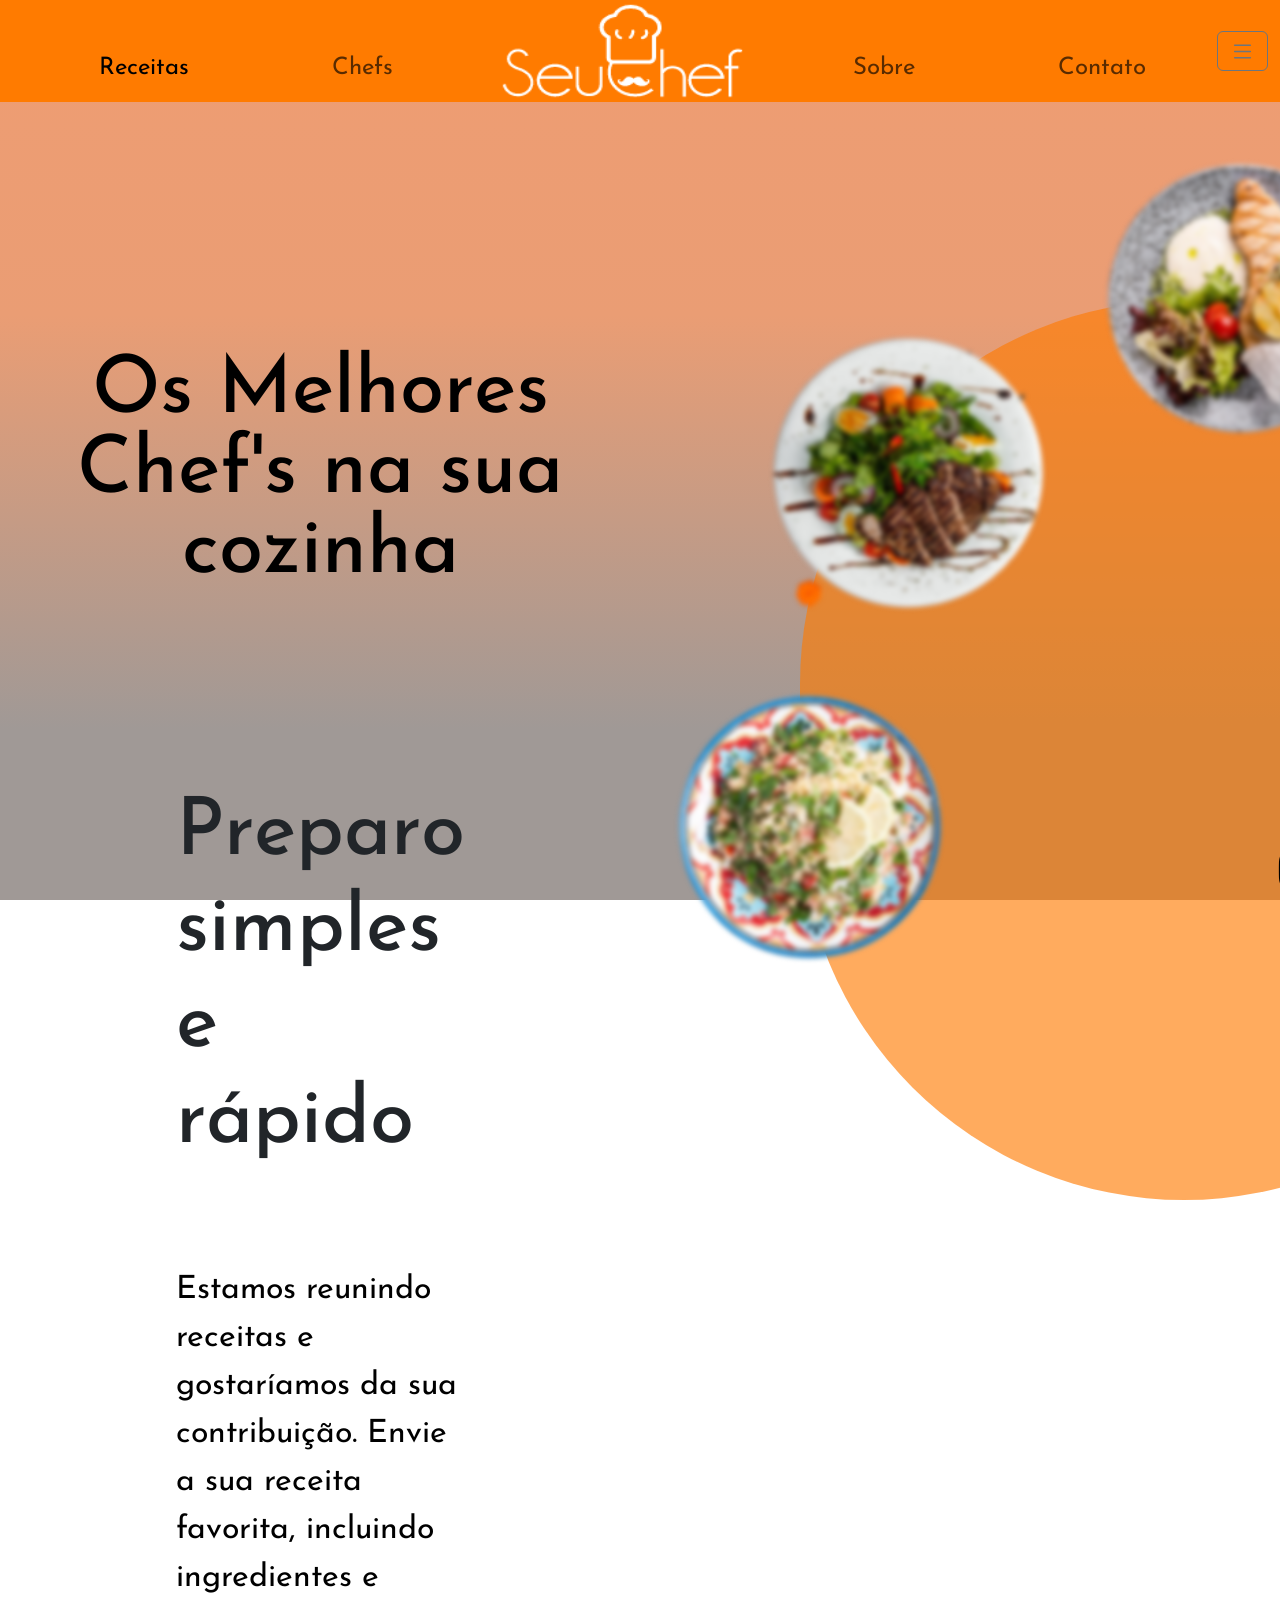
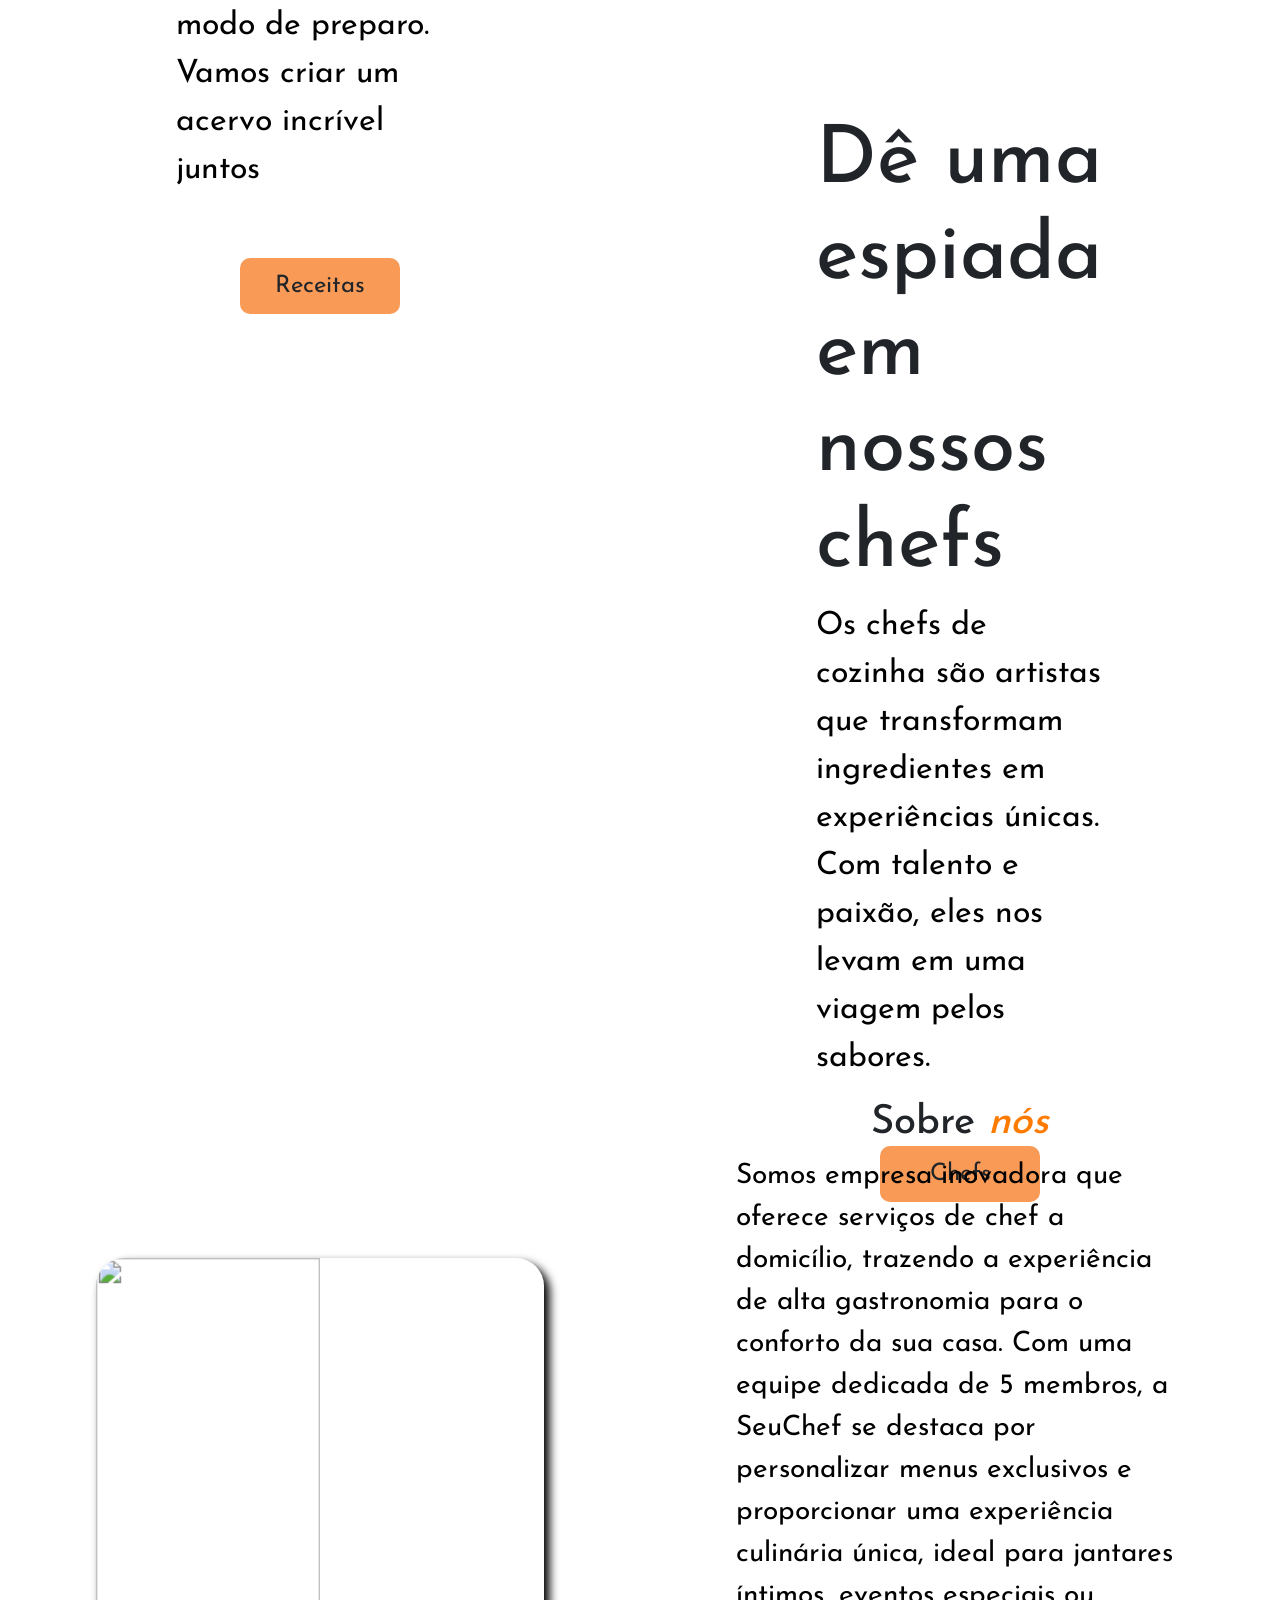
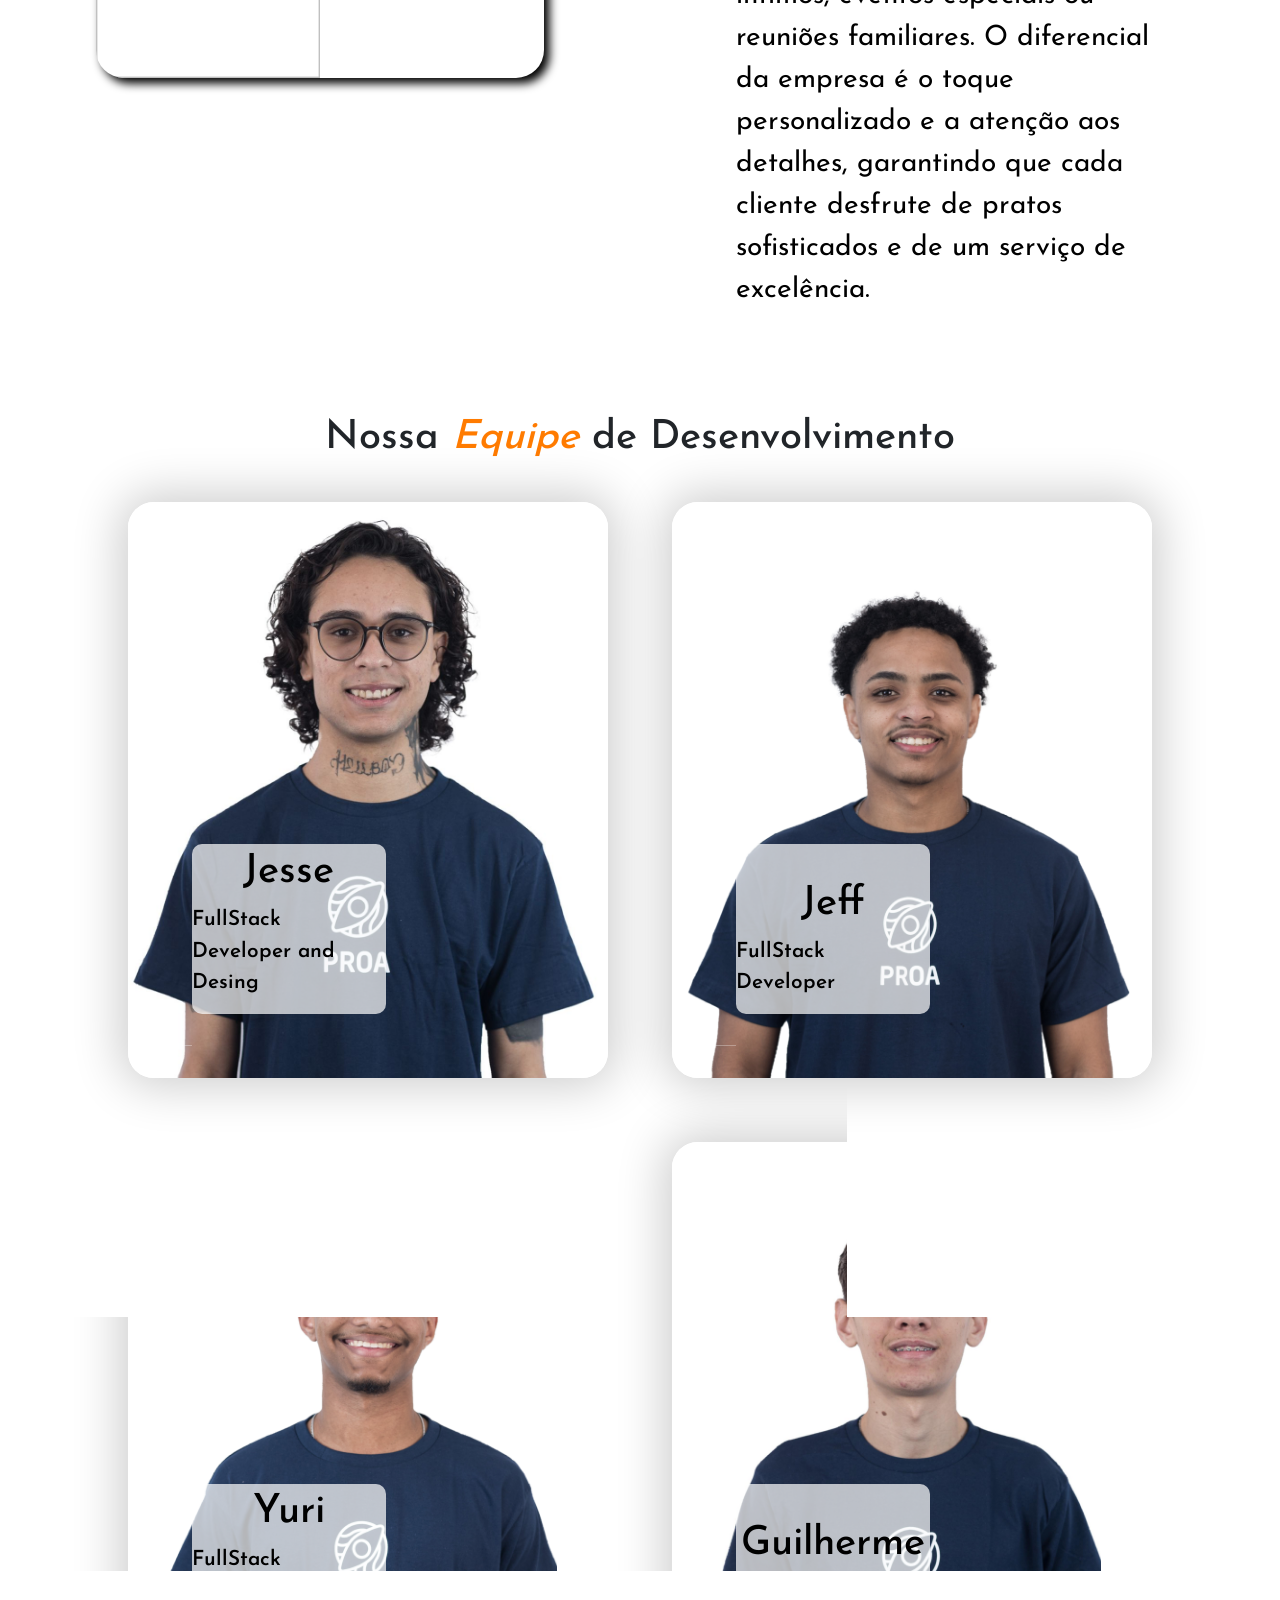
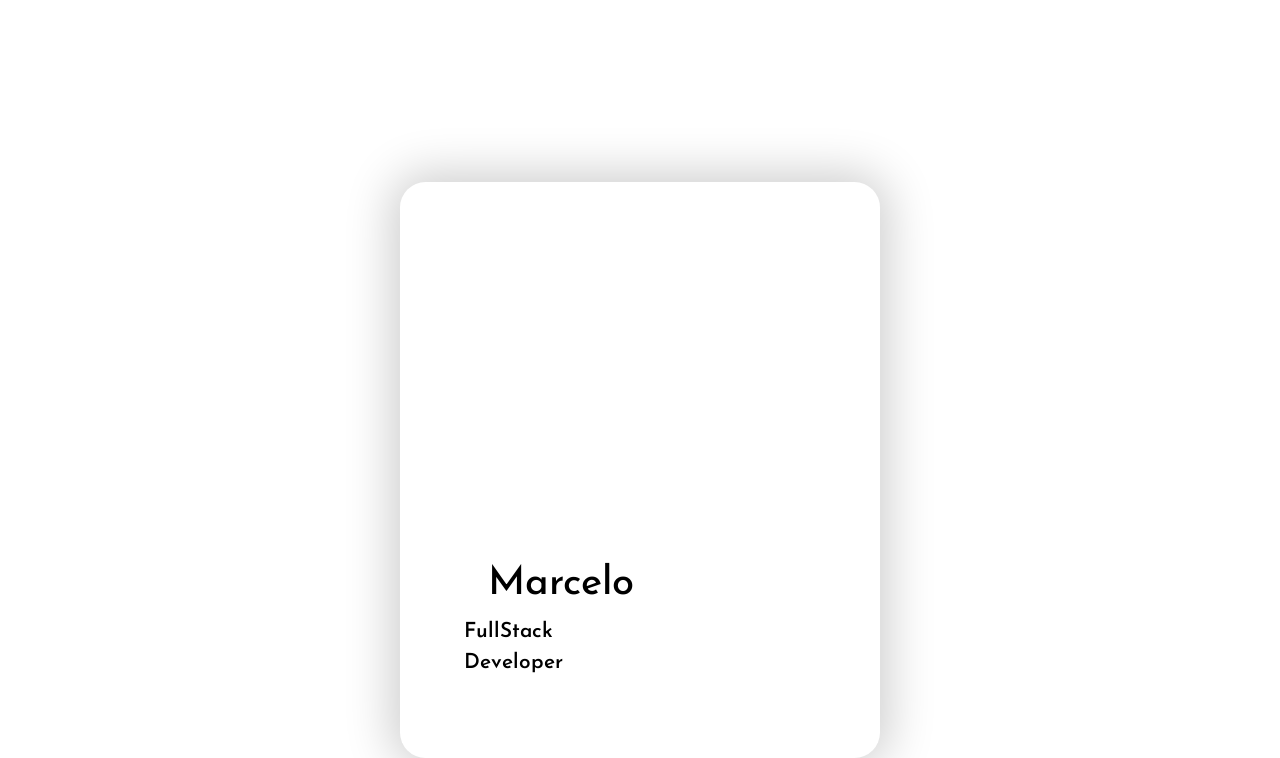
==== index.html @ 89cd433d "inclusão do sobre nós e dos cards da aquipe" ====
<!DOCTYPE html>
<html lang="pt-br">
  <head>
    <meta charset="UTF-8" />
    <meta name="viewport" content="width=device-width, initial-scale=1.0" />
    <link
      rel="stylesheet"
      href="https://cdn.jsdelivr.net/npm/bootstrap-icons@1.11.3/font/bootstrap-icons.min.css"
    />
    <link
      href="https://cdn.jsdelivr.net/npm/bootstrap@5.3.3/dist/css/bootstrap.min.css"
      rel="stylesheet"
      integrity="sha384-QWTKZyjpPEjISv5WaRU9OFeRpok6YctnYmDr5pNlyT2bRjXh0JMhjY6hW+ALEwIH"
      crossorigin="anonymous"
    />
    <title>Seu Chef</title>
    <link
      rel="shortcut icon"
      href="./assets/imgs/logo.png"
      type="image/x-icon"
    />
    <link
      rel="stylesheet"
      href="./node_modules/bootstrap/dist/css/bootstrap.css"
    />
    <link rel="stylesheet" href="./assets/style.css" />
  </head>
  <body>
    <!-- Parte feita pelo jesse usando bootstrap -->
    <nav id="a" class="navbar navbar-expand-lg fixed-top f bg-body-tertiary">
      <div class="container-fluid">
        <a class="navbar-brand fs-1" href="#"></a>
        <button
          class="btn btn-dark navbar-toggler"
          type="button"
          data-bs-toggle="collapse"
          data-bs-target="#navbarSupportedContent"
          aria-controls="navbarSupportedContent"
          aria-expanded="false"
          aria-label="Toggle navigation"
        >
          <span class="navbar-toggler-icon"></span>
        </button>
        <div class="collapse navbar-collapse" id="navbarSupportedContent">
          <ul
            class="navbar-nav d-flex align-items-stretch justify-content-around w-100 me-auto mb-2 mb-lg-0 fs-4"
          >
            <li class="nav-item d-flex align-items-end">
              <a class="nav-link active" aria-current="page" href="/#container2"
                >Receitas</a
              >
            </li>
            <li class="nav-item d-flex align-items-end">
              <a class="nav-link" href="#container3">Chefs</a>
            </li>
            <li class="nav-item">
              <a class="nav-link" href="#">
                <img class="logo-img" src="./assets/imgs/logo.png" alt="" />
              </a>
            </li>
            <li class="nav-item d-flex align-items-end">
              <a class="nav-link" href="#container4"> Sobre </a>
            </li>

            <li class="nav-item d-flex align-items-end">
              <a class="nav-link" href="#"> Contato </a>
            </li>
          </ul>
          <form class="d-flex" role="button">
            <button
              class="btn btn-outline-secondary"
              type="button"
              data-bs-toggle="offcanvas"
              data-bs-target="#offcanvasScrolling"
              aria-controls="offcanvasScrolling"
            >
              <svg
                xmlns="http://www.w3.org/2000/svg"
                width="25"
                height="25"
                fill="currentColor"
                class="bi bi-list"
                viewBox="0 0 16 16"
              >
                <path
                  fill-rule="evenodd"
                  d="M2.5 12a.5.5 0 0 1 .5-.5h10a.5.5 0 0 1 0 1H3a.5.5 0 0 1-.5-.5m0-4a.5.5 0 0 1 .5-.5h10a.5.5 0 0 1 0 1H3a.5.5 0 0 1-.5-.5m0-4a.5.5 0 0 1 .5-.5h10a.5.5 0 0 1 0 1H3a.5.5 0 0 1-.5-.5"
                />
              </svg>
            </button>
          </form>
        </div>
      </div>
    </nav>
    <div
      class="offcanvas offcanvas-start"
      data-bs-scroll="true"
      data-bs-backdrop="false"
      tabindex="-1"
      id="offcanvasScrolling"
      aria-labelledby="offcanvasScrollingLabel"
    >
      <div class="offcanvas-header">
        <h5 class="offcanvas-title" id="offcanvasScrollingLabel">
          Naveque pelo nosso site
        </h5>
        <button
          type="button"
          class="btn-close"
          data-bs-dismiss="offcanvas"
          aria-label="Close"
        ></button>
      </div>
      <div class="offcanvas-body">
        <ul class="list-group list-group-flush">
          <li class="list-group-item"><a href="">Cadastro</a></li>
          <li class="list-group-item"><a href="">Receitas</a></li>
          <li class="list-group-item"><a href="">Chefs</a></li>
          <li class="list-group-item"><a href="">Contato</a></li>
        </ul>
      </div>
    </div>

    <!-- container hero section homepage -->
    <div class="container1">
      <div class="h1-hero-section">
        <h1 class="display-1">Os Melhores <br />Chef's na sua <br />cozinha</h1>

        <img
          class="plate-img plate1"
          src="./assets/imgs/home-imgs/bife-grelhado-fatiado-servido-com-salada-verde-com-ovos-edit.png"
          alt=""
        />
        <img
          class="plate-img plate2"
          src="assets/imgs/home-imgs/vista-superior-da-deliciosa-refeicao-de-peixe-cozido.png"
          alt=""
        />
        <img
          class="plate-img plate3"
          src="assets/imgs/home-imgs/salada-tabbouleh-com-cuscuz-e-legumes-isolados-em-fundo-branco.png"
          alt=""
        />
        <img
          class="plate-img plate4"
          src="assets/imgs/home-imgs/sopa-de-ramen-plana-leigos-na-tigela.png"
          alt=""
        />
        <img
          class="plate-img plate5"
          src="assets/imgs/home-imgs/pngegg 2.png"
          alt=""
        />

        <div class="bg-rounded-orange">
          <div class="icons">
            <div>
              <a href="https://www.instagram.com/_ijeffz/" target="_blank"
                ><i class="bi bi-instagram fs-1"></i
              ></a>
            </div>
            <div>
              <a href="">
                <i class="bi bi-linkedin fs-1"></i>
              </a>
            </div>

            <div>
              <a href="">
                <i class="bi bi-facebook fs-1"></i>
              </a>
            </div>
          </div>
        </div>
      </div>
    </div>

    <!-- jesse fez isso (receitas previa de entrada) -->
    <div class="container2" id="container2">
      <div class="right-side">
        <div class="information">
          <h1 class="display-1 mb-5 pb-5">Preparo simples e rápido</h1>
          <p class="fs-2">
            Estamos reunindo receitas e gostaríamos da sua contribuição. Envie a
            sua receita favorita, incluindo ingredientes e modo de preparo.
            Vamos criar um acervo incrível juntos
          </p>
        </div>
        <div class="div-button-right mt-5">
          <button class="btn btn-receitas">Receitas</button>
        </div>
      </div>

      <div class="left-side">
        <video autoplay loop muted>
          <source
            src="./assets/imgs/receitas-hero-section-imgs/6037296_Chef_Man_3840x2160.mp4"
          />
        </video>
      </div>
    </div>
    <!-- jesse fez isso (Espiada nos chefs kk) -->

    <div class="container3" id="container3">
      <div class="right-side-chefs">
        <video autoplay loop muted>
          <source
            src="./assets/imgs/receitas-hero-section-imgs/5082086_Seasoned_Raw_1920x1080.mp4"
          />
        </video>
      </div>

      <div class="left-side-chefs">
        <div class="information">
          <h1 class="display-1">Dê uma espiada em nossos chefs</h1>
          <p class="fs-2">
            Os chefs de cozinha são artistas que transformam ingredientes em
            experiências únicas. Com talento e paixão, eles nos levam em uma
            viagem pelos sabores.
          </p>
        </div>
        <div class="div-button-right mt-5">
          <button class="btn btn-chefs">Chefs</button>
        </div>
      </div>
    </div>

    <!-- Sobre nós ksks -->
    <div class="container4 mb-5 pb-5" id="container4">
      <div class="img-we">
        <img
          class="group-img"
          src="assets/imgs/office-workers-working-together-as-team.jpg"
          alt=""
        />
      </div>

      <div class="interprise-description">
        <h1>Sobre <em>nós</em></h1>
        <p class="fs-3">
          Somos empresa inovadora que oferece serviços de chef a domicílio,
          trazendo a experiência de alta gastronomia para o conforto da sua
          casa. Com uma equipe dedicada de 5 membros, a SeuChef se destaca por
          personalizar menus exclusivos e proporcionar uma experiência culinária
          única, ideal para jantares íntimos, eventos especiais ou reuniões
          familiares. O diferencial da empresa é o toque personalizado e a
          atenção aos detalhes, garantindo que cada cliente desfrute de pratos
          sofisticados e de um serviço de excelência.
        </p>
      </div>
    </div>

    <div class="container5 mt-5 pt-5 pb-5" id="container5">
     
        <h1 class="title-equipe-desenvolvimento">Nossa <em>Equipe</em> de Desenvolvimento</h1>

        <div class="wrap wrap--1">
          <div class="container container--1">
            <div class="card-title">
              <h1>Jesse</h1>
              <p>FullStack Developer and Desing</p>
            </div>
          </div>
        </div>

        <div class="wrap wrap--2">
          <div class="container container--2">
            <div class="card-title">
              <h1>Jeff</h1>
              <p>FullStack Developer</p>
            </div>
          </div>
        </div>

        <div class="wrap wrap--3">
          <div class="container container--3">
            <div class="card-title">
              <h1>Yuri</h1>
              <p>FullStack Developer and Desing </p>
            </div>
          </div>
        </div>

        <div class="wrap wrap--4">
          <div class="container container--4">
            <div class="card-title">
              <h1>Guilherme</h1>
              <p>FullStack Developer</p>
            </div>
          </div>
        </div>

        <div class="wrap wrap--5">
          <div class="container container--5">
            <div class="card-title">
              <h1>Marcelo</h1>
              <p>FullStack Developer</p>
            </div>
          </div>
        </div>
      
    </div>

    <script src="./js/card.js"></script>
    <script
      src="https://cdn.jsdelivr.net/npm/@popperjs/core@2.11.8/dist/umd/popper.min.js"
      integrity="sha384-I7E8VVD/ismYTF4hNIPjVp/Zjvgyol6VFvRkX/vR+Vc4jQkC+hVqc2pM8ODewa9r"
      crossorigin="anonymous"
    ></script>
    <script
      src="https://cdn.jsdelivr.net/npm/bootstrap@5.3.3/dist/js/bootstrap.min.js"
      integrity="sha384-0pUGZvbkm6XF6gxjEnlmuGrJXVbNuzT9qBBavbLwCsOGabYfZo0T0to5eqruptLy"
      crossorigin="anonymous"
    ></script>
    <script
      src="https://cdn.jsdelivr.net/npm/bootstrap@5.3.3/dist/js/bootstrap.bundle.min.js"
      integrity="sha384-YvpcrYf0tY3lHB60NNkmXc5s9fDVZLESaAA55NDzOxhy9GkcIdslK1eN7N6jIeHz"
      crossorigin="anonymous"
    ></script>
    <script src="./node_modules/bootstrap/dist/js/bootstrap.js"></script>
  </body>
</html>
---- assets/style.css ----
@font-face {
    font-family: 'josefins';
    src: url('./fonts/JosefinSans-VariableFont_wght.ttf') ;
}

* {
    padding: 0;
    margin: 0;
    box-sizing: border-box;
}

body {
    max-width: 100%;
    width: 100%;
    overflow-x: hidden;
    font-family: 'josefins' !important;
}

img{
    scale: 1.4 !important;
}

#a{
    background: rgba(255, 123, 0, 1) !important;
}

.navbar-brand {
    font-family: "josefins";
}

li a{
    text-decoration: none !important;
    color: black;
}


  .logo-img {
    width: 175px !important;
    height: 70px;
    padding: 2px;
    flex-shrink: 0;
  }

  .logo-img:hover{
    scale: 1.5 !important;
  }

  .container1 {
    position: relative;
    max-height: 100vh;
    width: 100%;
    min-height: 100vh;
    flex-shrink: 0;
    background: linear-gradient(
      180deg,
      #ef9d72 0%,
      #ea9d74 35%,
      #a09996 81%
      );
      /* box-shadow: 0px 4px 4px 0px rgba(0, 0, 0, 0.25); */
    }
    .bg-rounded-orange{
      position: absolute;
      background: rgba(255, 123, 0, 0.63);
      left:800px;
      top: 300px;
      width: 60%;
      height: 1600px;
      max-height: 100vh;
      border-radius: 1044px;
      z-index: 0;
    }

    .icons{
      width: 87%;
      height:70vh;
      display: flex;
      flex-direction: row;
      align-items: end;
      justify-content: end;
      padding: 10px;
    }

    .icons a {
      color: #000;
      text-decoration: none;
    }

    .icons div{
      width: 10%;
      padding: 15px;
    }

    .icons div:hover{
      scale: 1.1;
    }
    
  .h1-hero-section{
    width: 50%;
    height: 600px;
    display: flex;
    flex-direction: row;
    justify-content: space-around;
    align-items: end;
}


.h1-hero-section h1{
    color: #000;
    text-align: center;
    font-family: "josefins";
    /* font-size: 64px; */
    font-style: normal;
    font-weight: 500;
    line-height: normal;
  }


  .plate1 {
    position: absolute;
    left: 750px;
    top: 310px;
    z-index: 1;
    width:320px;
    height:320px;
  }

  .plate2 {
    position: absolute;
    left: 1090px;
    top: 150px;
    z-index: 1;
    width: 300px;
    height: 300px;
  }

  .plate3 {
    position: absolute;
    left: 630px;
    top: 656px;
    z-index: 1;
    width: 340px;
    height: 340px;
  }

  .plate4 {
    position: absolute;
    left: 1390px;
    top: 220px;
    z-index: 1;
    width: 390px;
    height: 390px;
  }

  .plate5 {
    display: none;
    position: absolute;
    left: 1390px;
    top: 220px;
    z-index: 1;
    width: 320px;
    height: 320px;
  }

  .plate-img {
    animation: spin 10s linear infinite;
    animation-play-state: paused;
    transition: opacity 0.4s ease;
    object-fit: contain;
    opacity: 1;
    transform: rotate(0deg);
    filter: blur(2px);
  }

  .plate-img:hover {
    opacity: 1;
    cursor: pointer;
    animation-play-state: running;
    transform: rotate(0deg) scale(1.1);
    filter: blur(0px);
  }

  @-moz-keyframes spin {
    0% {
      -moz-transform: rotate(0) scale(0.8);
    }
    100% {
      -moz-transform: rotate(360deg) scale(0.8);
    }
  }

  @-webkit-keyframes spin {
    100% {
      -webkit-transform: rotate(360deg) scale(1);
    }
  }

  @keyframes spin {
    100% {
      -webkit-transform: rotate(360deg) scale(1);
      transform: rotate(360deg) scale(1);
    }
  }
  


  .container2 {
    position: relative;
    width: 100%;
    display: flex;
    flex-direction: row;
    min-height: 100vh;
    /* max-width: 100%; */
  }

  .container2 h1{
    font-weight: 500;
  }


.right-side{
    width: 50%;
    height: 100vh;
    display: flex;
    flex-direction: column;
    justify-content: center;
    align-items: center;
    min-height: 100vh;
  }

  .btn-receitas:hover{
    scale: 1.1;
  }

  .information{
    width: 45%;
    display: flex;
    flex-direction: column;
    justify-content: center;
  }


  .div-button-right{
    width: 100%;
    display: flex;
    align-items: center;
    justify-content: center;
  }

  .div-button-right button{
    width: 25%;
    height: 56px;
    font-size: 1.5rem;
    border-radius: 10px;
    background-color: #F99A56 !important;
  }

.left-side{
    width: 50%;
    min-height: 100vh;
  }

  .left-side video{
    width: 100%;
    height: 100vh;
    object-fit: cover;
  }


  .container3 {
    position: relative;
    width: 100%;
    height: 100vh;
    display: flex;
    flex-direction: row;
    max-height: 100vh;
    /* max-width: 100%; */
  }

  .container3 h1{
    font-weight: 500;
  }

  .right-side-chefs{
    width: 50%;
    min-height: 100vh;
    height: 100vh;
  }

  .right-side-chefs video{
    width: 100%;
    height: 100vh;
    object-fit: cover;
  }

  .left-side-chefs{
    width: 50%;
    min-height: 200px;
    display: flex;
    flex-direction: column;
    align-items: center;
    justify-content: center;
  }

  .left-side-chefs .btn{
    font-size: 1.5rem;
  }

.btn-chefs:hover{
    scale: 1.1;
  }

  .container4{
    position: relative;
    width: 100%;
    height: 90vh;
    display: flex;
    flex-direction: row;
    max-height: 90vh;
  }

  .img-we{
    width: 50%;
    display: flex;
    align-items: center;
    justify-content: center;
    height: 80vh;
  }

  .img-we img{
    width: 50%;
    border-radius: 20px;
    height: 300px;
    display: flex;
    object-fit: cover;
    box-shadow: 4px 4px 7px black;
    transition: ease-in 0.2s;
  }

  .group-img:hover{
    transform: scale(1.1);
  }

  .interprise-description{
    width: 50%;
    height: 90vh;
    display: flex;
    flex-direction: column;
    align-items: center;
    justify-content: center;
  }

  .interprise-description em{
    color: rgba(255, 123, 0, 1);
  }


  .interprise-description p {
    display: flex;
    flex-direction: column;
    width: 70%;
    align-items: start;
    justify-content: center;
  }

  
  /*  paralexx card*/
  
  .container5{
    /* margin-top:; */
    position: relative;
    width: 100%;
    height: 100vh;
    display: flex;
    flex-wrap: wrap;
    align-items: center;
    justify-content: center;
    /* flex-direction: row; */
    min-height: 100vh;
  }
  
  .container5 h1{
    width: 100%;
    text-align: center;
    /* flex-direction: column; */
    /* align-items: center; */
    /* justify-content: center; */
  }

  .title-equipe-desenvolvimento em{
    color: rgba(255, 123, 0, 1);
  }


  .parralex-car{
    width: 100%;
    height: 100vh;
    flex-direction: row-reverse;

  }
  
  .card-title{
    display: flex;
    width: 55%; 
    height: 170px;
    border-radius: 10px;
    background-color: rgba(255, 255, 255 , 0.7);
    flex-direction: column;
    align-items: start;
    justify-content: end;
  }

  .card-title h1{
    align-items: start !important;
  }
  
  .card-title h1, p{
    color: black !important;
  }
  
  
  .wrap {
    margin: 2rem;
    transform-style: preserve-3d;
    transform: perspective(100rem);
  
    cursor: pointer;
  }
  
  .container {
    --rX: 0;
    --rY: 0;
    --bX: 50%;
    --bY: 80%;
  
    width: 30rem;
    height: 36rem;
    border: 1px solid var(--background-color);
    border-radius: 1.6rem;
    padding: 4rem;
  
    display: flex;
    align-items: flex-end;
  
    position: relative;
    transform: rotateX(calc(var(--rX) * 1deg)) rotateY(calc(var(--rY) * 1deg));
    background-position: var(--bX) var(--bY);
    /* background-size: 40rem auto; */
    box-shadow: 0 0 3rem .5rem hsla(0, 0%, 0%, .2);
  
    transition: transform .6s 1s;
  }
  
  .container--1{
    background: url('./imgs/parallex-card/kaique.jpg');
    background-size:cover;
    background-repeat: no-repeat;
    box-shadow: 0 0 3rem .5rem hsla(0, 0%, 0%, .2);
  }
  
  .container--2{
    background: url('./imgs/parallex-card/Jefferson\ de\ Jesus\ da\ Silva.jpg');
    background-size:cover;
    box-shadow: 0 0 3rem .5rem hsla(0, 0%, 0%, .2);
  }
  
  .container--3{
    background: url('.//imgs/parallex-card/Yuri\ Nascimento\ da\ Silva.jpg');
    background-size: cover;
    box-shadow: 0 0 3rem .5rem hsla(0, 0%, 0%, .2);
  }

  .container--4{
    background: url('./imgs/parallex-card/foto\ guilherme.jpg');
    background-size: cover;
    box-shadow: 0 0 3rem .5rem hsla(0, 0%, 0%, .2);
  }

  .container--5{
    background: url(https://avatars.githubusercontent.com/u/178921273?v=4);
    background-size: 44rem auto;
    /* box-shadow: 0 0 3rem .5rem hsla(0, 0%, 0%, .2); */
  }
  
  .container::before,
  .container::after {
    content: "";
  
    width: 2rem;
    height: 2rem;
    border: 1px solid #fff;
  
    position: absolute;
    z-index: 2;
  
    opacity: .3;
    transition: .3s;
  }
  
  .container::before {
    top: 2rem;
    right: 2rem;
  
    border-bottom-width: 0;
    border-left-width: 0;
  }
  
  .container::after {
    bottom: 2rem;
    left: 2rem;
  
    border-top-width: 0;
    border-right-width: 0;
  }
  
  .container--active {
    transition: none;
  }
  
  
  
  .container p {
    color: hsla(0, 0%, 100%, 0.6);
    font-size:1.3rem;
    font-weight: 600;
  }
  
  .wrap:hover .container::before,
  .wrap:hover .container::after {
    width: calc(100% - 4rem);
    height: calc(100% - 4rem);
  }
  
  .abs-site-link {
    position: fixed;
    bottom: 20px;
    left: 20px;
    color: hsla(0, 0%, 0%, .6);
    font-size: 1.6rem;
  }
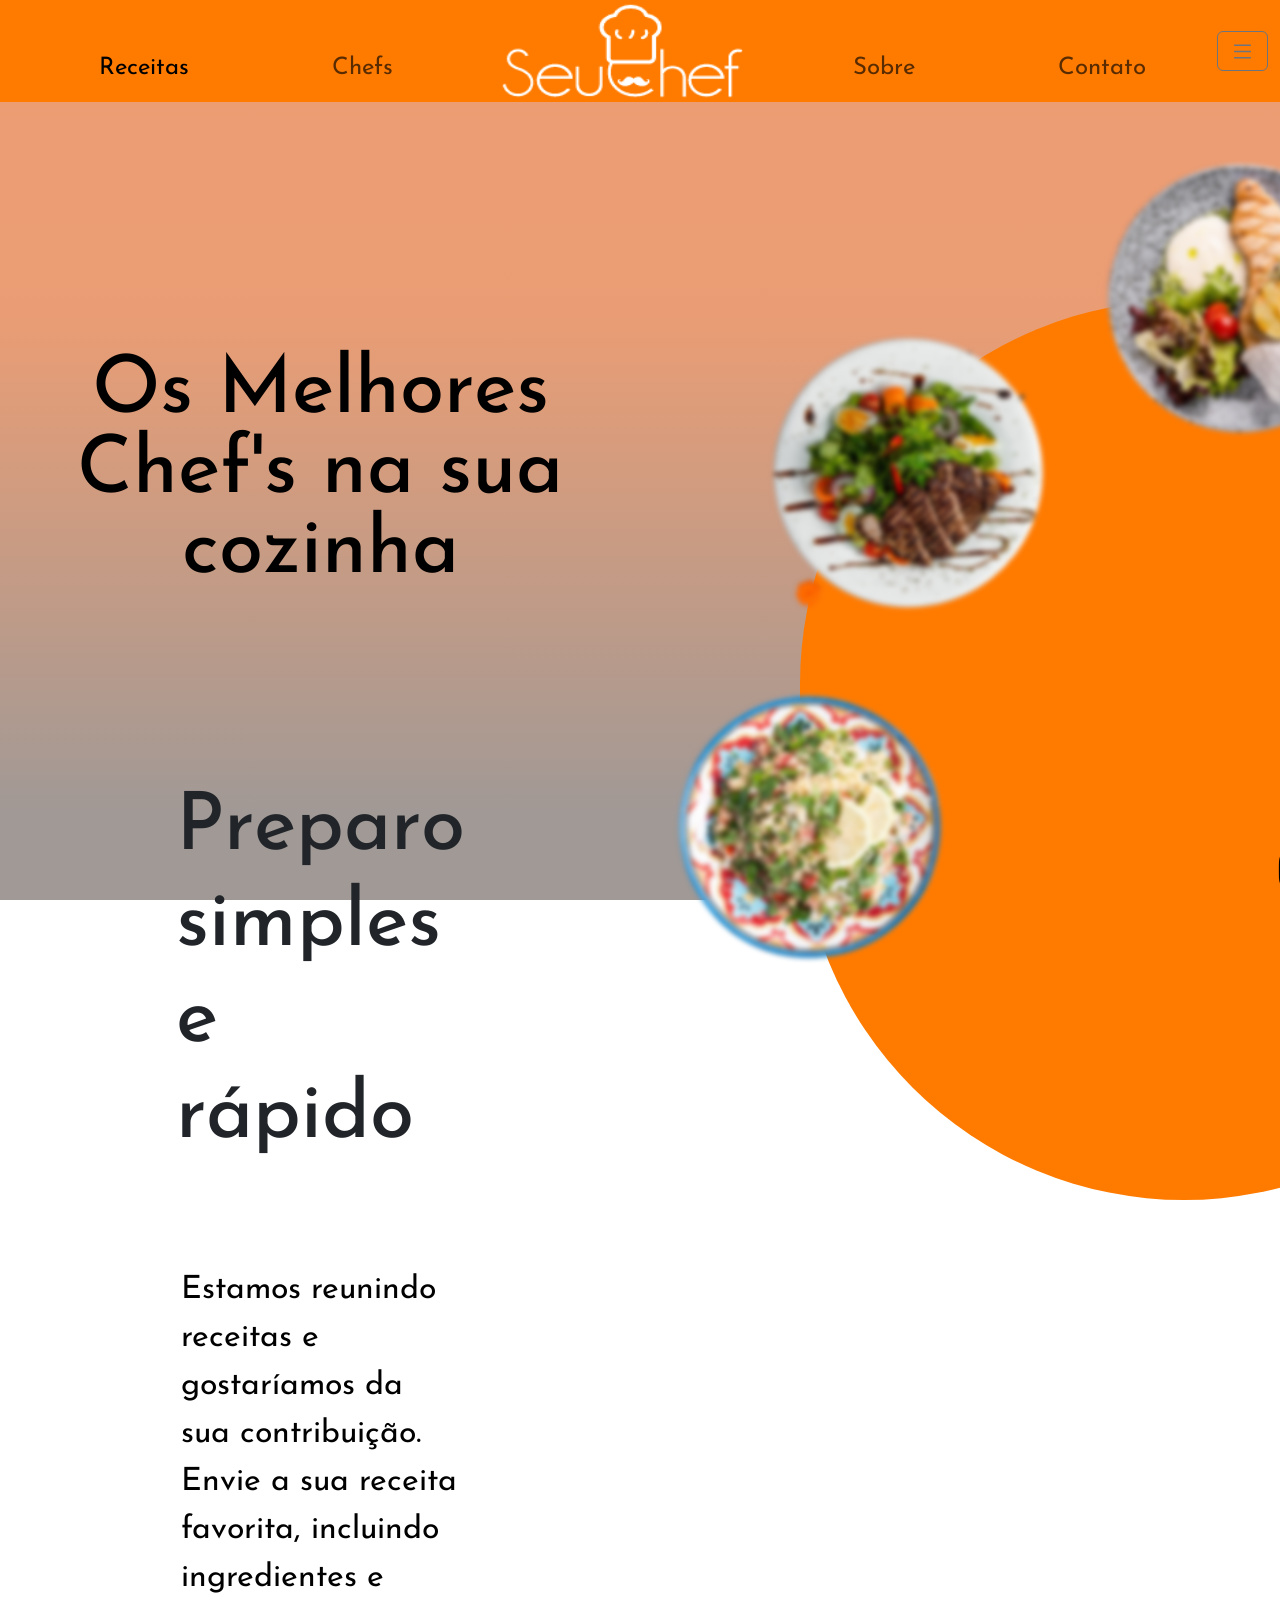
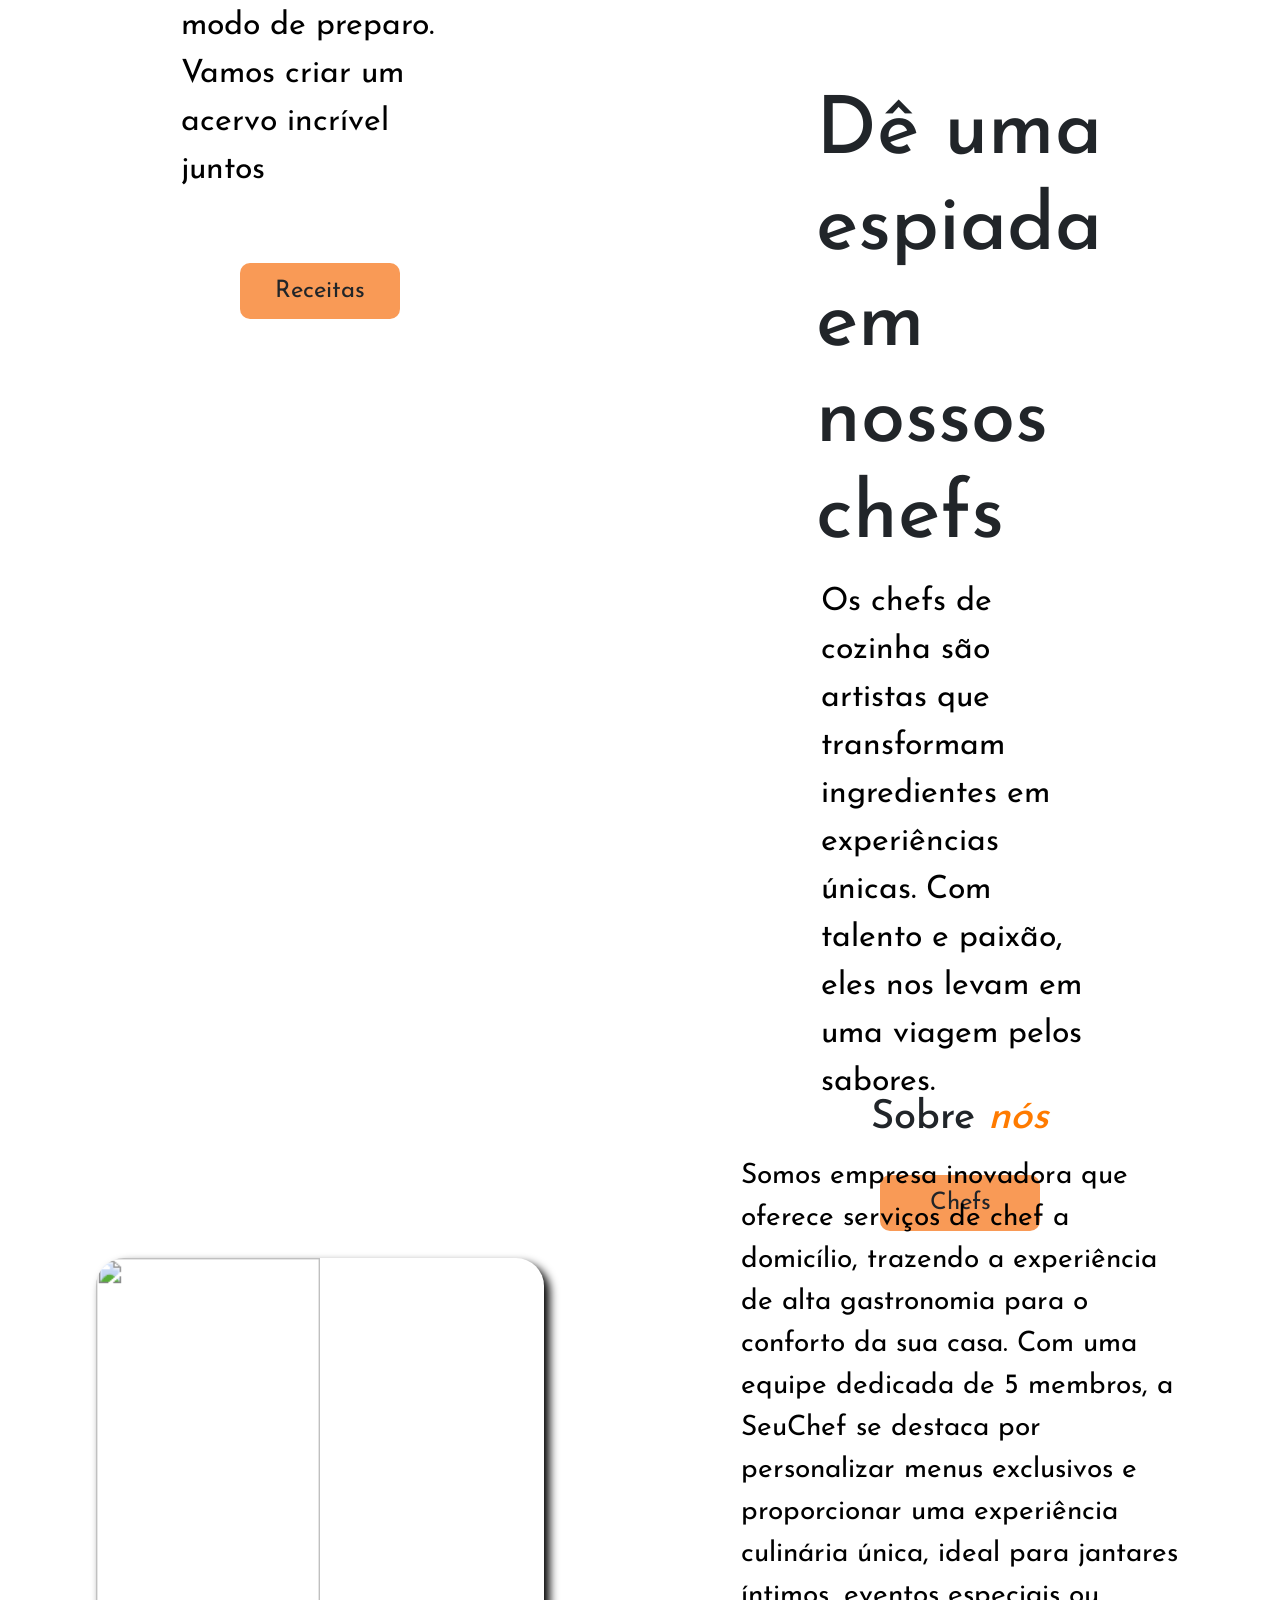
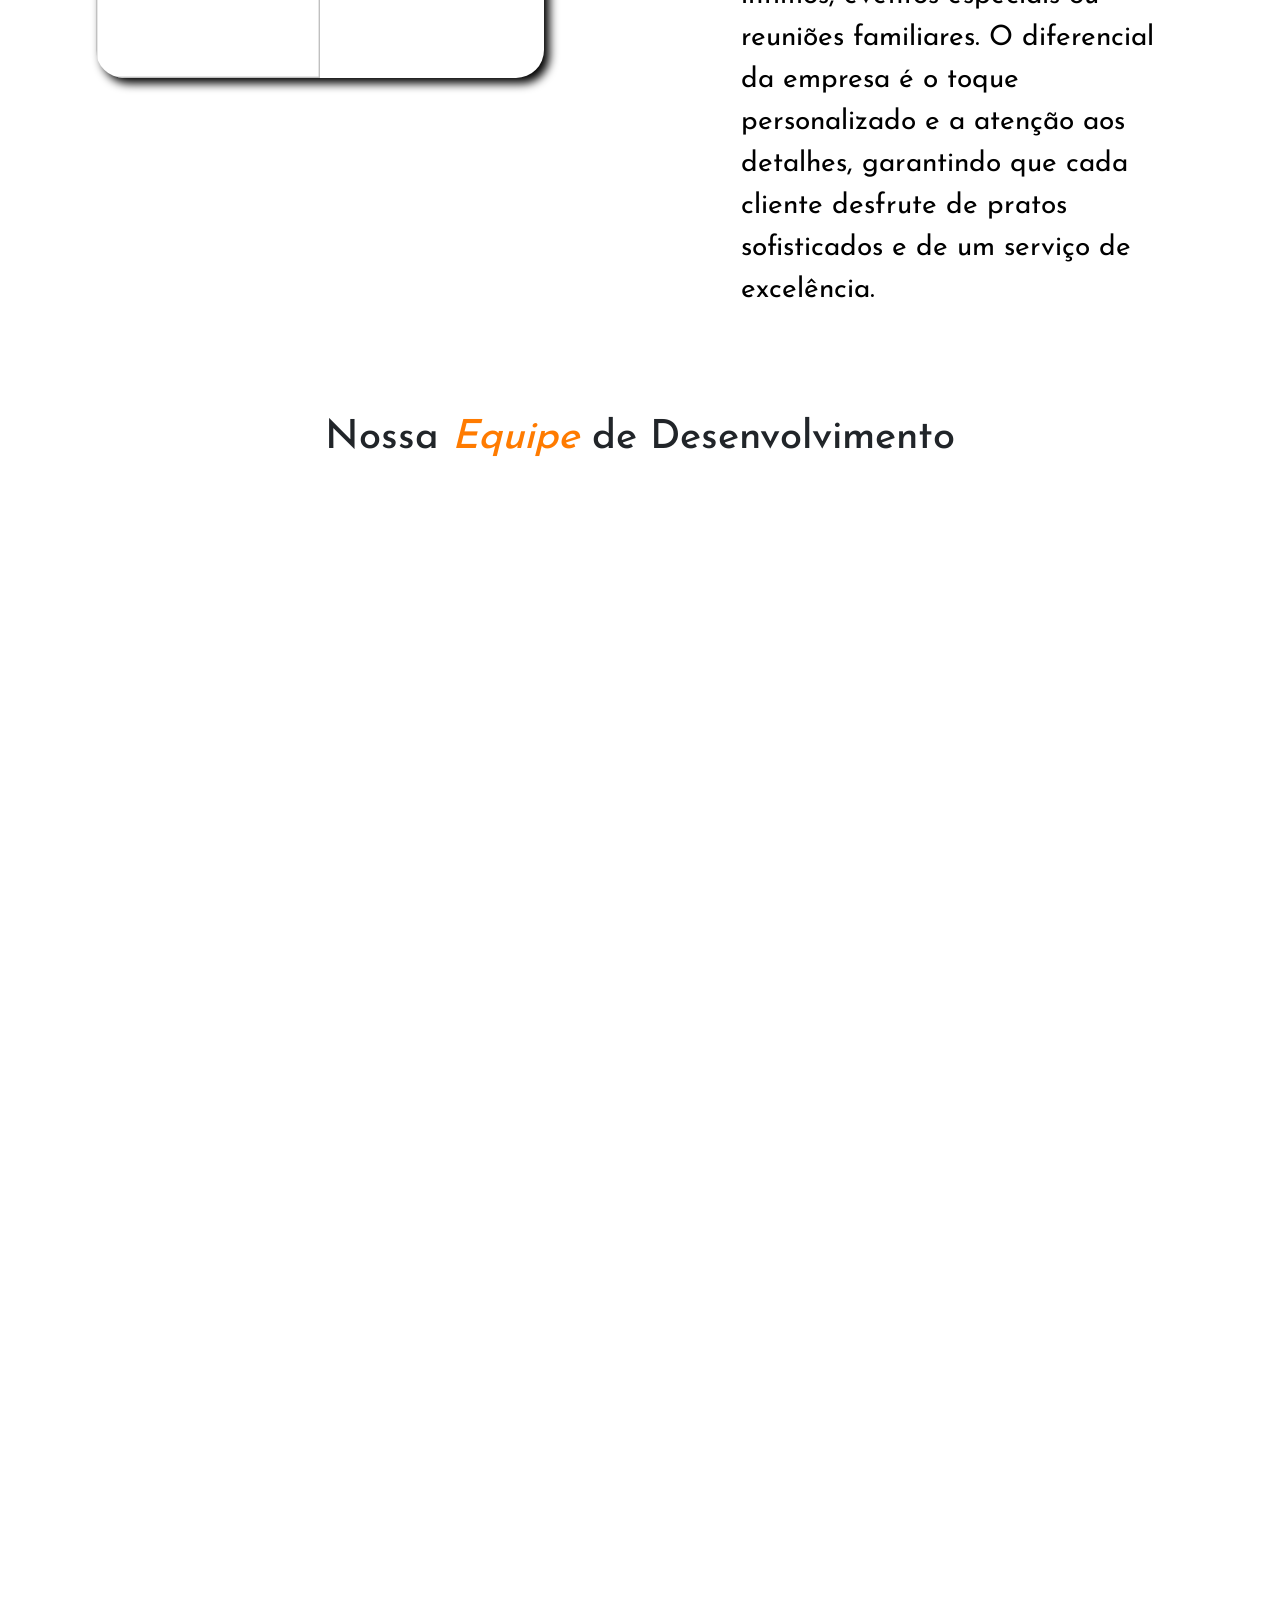
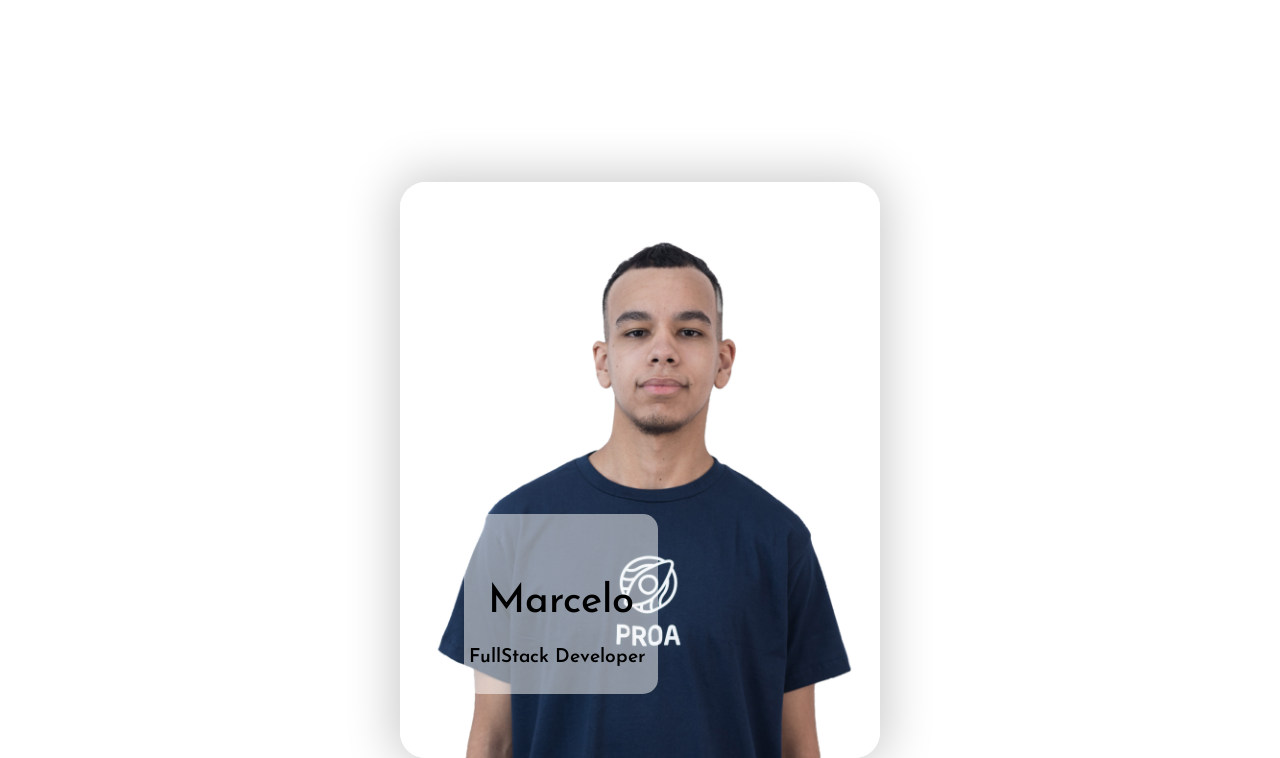
==== commit 21243732: "alterações" ====
--- a/index.html
+++ b/index.html
@@ -301,6 +301,9 @@
       
     </div>
 
+
+    
+
     <script src="./js/card.js"></script>
     <script
       src="https://cdn.jsdelivr.net/npm/@popperjs/core@2.11.8/dist/umd/popper.min.js"
--- a/assets/style.css
+++ b/assets/style.css
@@ -22,7 +22,7 @@
 }
 
 #a{
-    background: rgba(255, 123, 0, 1) !important;
+    background: rgba(255, 123, 0, 2) !important;
 }
 
 .navbar-brand {
@@ -56,13 +56,13 @@
       180deg,
       #ef9d72 0%,
       #ea9d74 35%,
-      #a09996 81%
+      #a09996 91%
       );
       /* box-shadow: 0px 4px 4px 0px rgba(0, 0, 0, 0.25); */
     }
     .bg-rounded-orange{
       position: absolute;
-      background: rgba(255, 123, 0, 0.63);
+      background: rgba(255, 123, 0, 2);
       left:800px;
       top: 300px;
       width: 60%;
@@ -388,6 +388,7 @@
     /* justify-content: center; */
   }
 
+  
   .title-equipe-desenvolvimento em{
     color: rgba(255, 123, 0, 1);
   }
@@ -403,9 +404,10 @@
   .card-title{
     display: flex;
     width: 55%; 
-    height: 170px;
-    border-radius: 10px;
-    background-color: rgba(255, 255, 255 , 0.7);
+    height: 180px;
+    /* padding: 4px; */
+    border-radius: 15px;
+    background-color: rgba(255, 255, 255 , 0.5);
     flex-direction: column;
     align-items: start;
     justify-content: end;
@@ -417,6 +419,7 @@
   
   .card-title h1, p{
     color: black !important;
+    padding: 5px;
   }
   
   
@@ -478,8 +481,8 @@
   }
 
   .container--5{
-    background: url(https://avatars.githubusercontent.com/u/178921273?v=4);
-    background-size: 44rem auto;
+    background: url('./imgs/parallex-card/Marcelo\ Alves\ Tavares.jpg');
+    background-size: cover;
     /* box-shadow: 0 0 3rem .5rem hsla(0, 0%, 0%, .2); */
   }
   
@@ -522,7 +525,7 @@
   
   .container p {
     color: hsla(0, 0%, 100%, 0.6);
-    font-size:1.3rem;
+    font-size:1.2rem;
     font-weight: 600;
   }
   
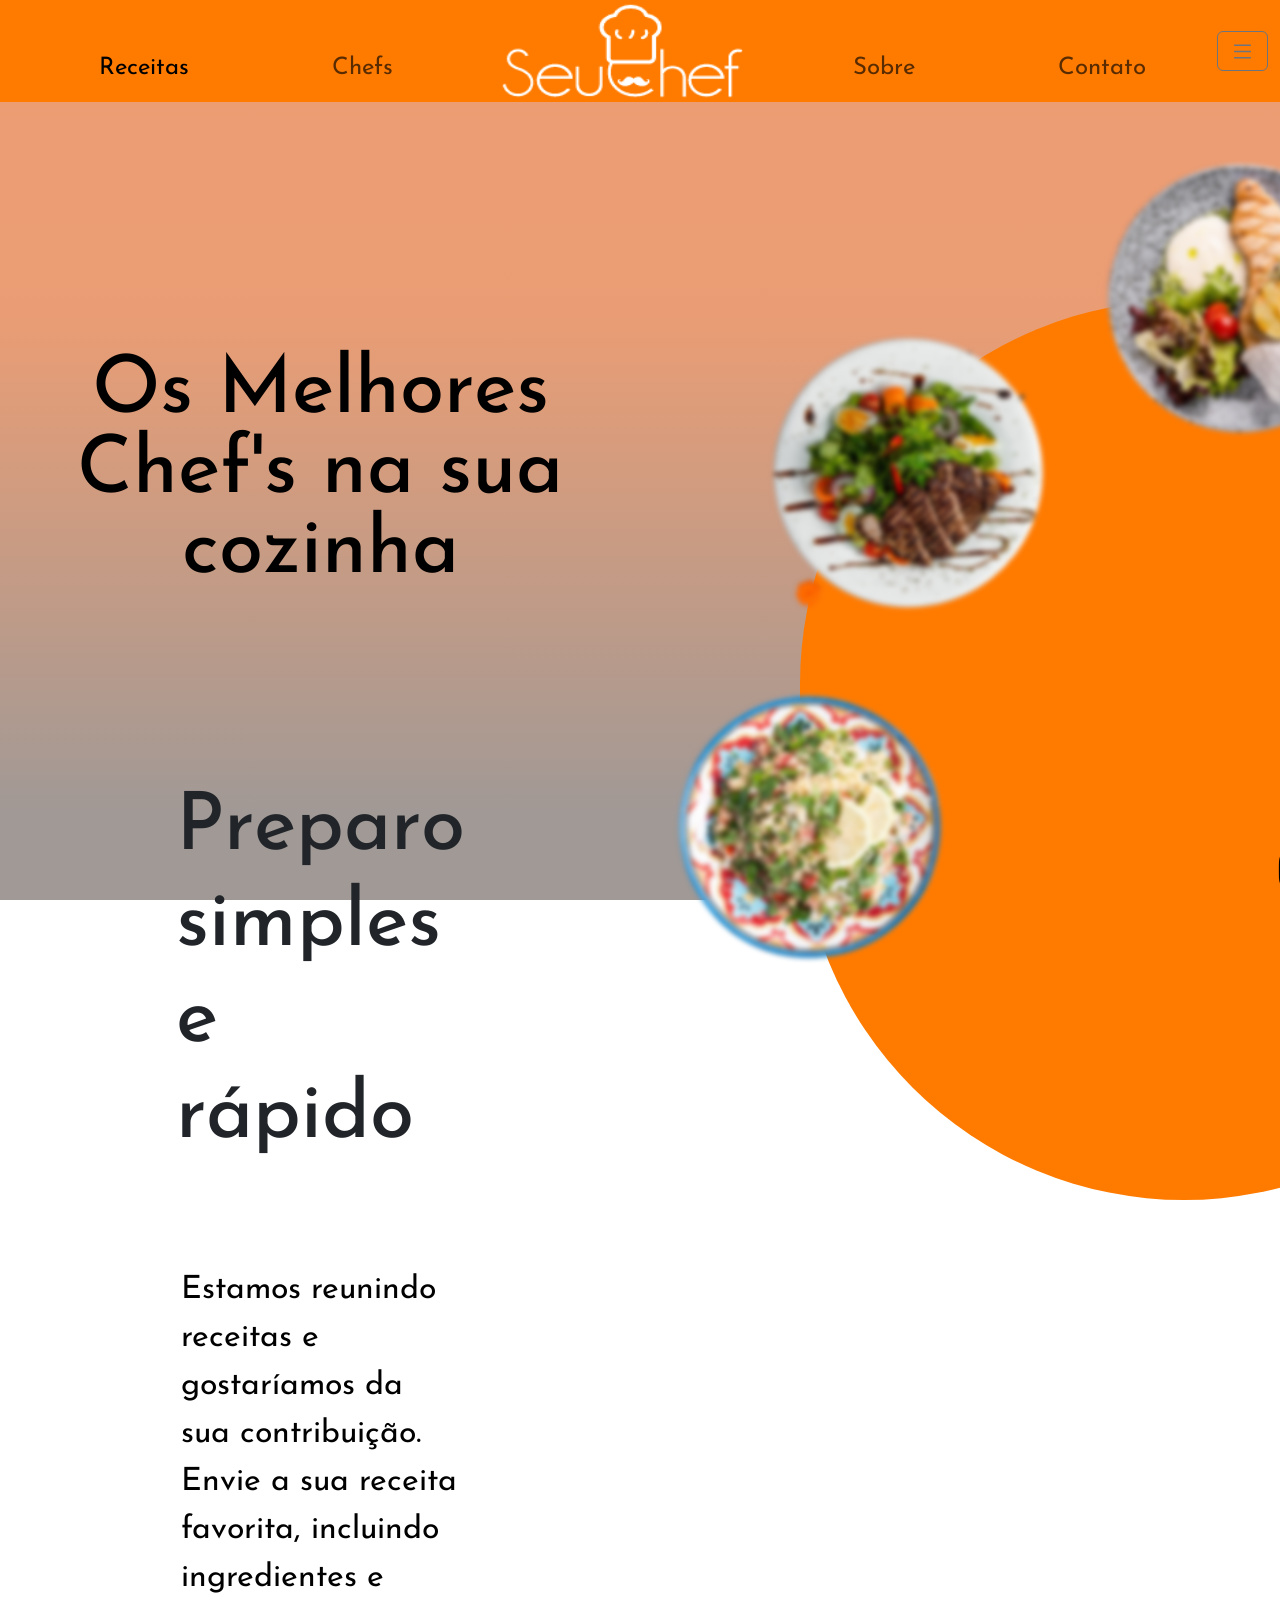
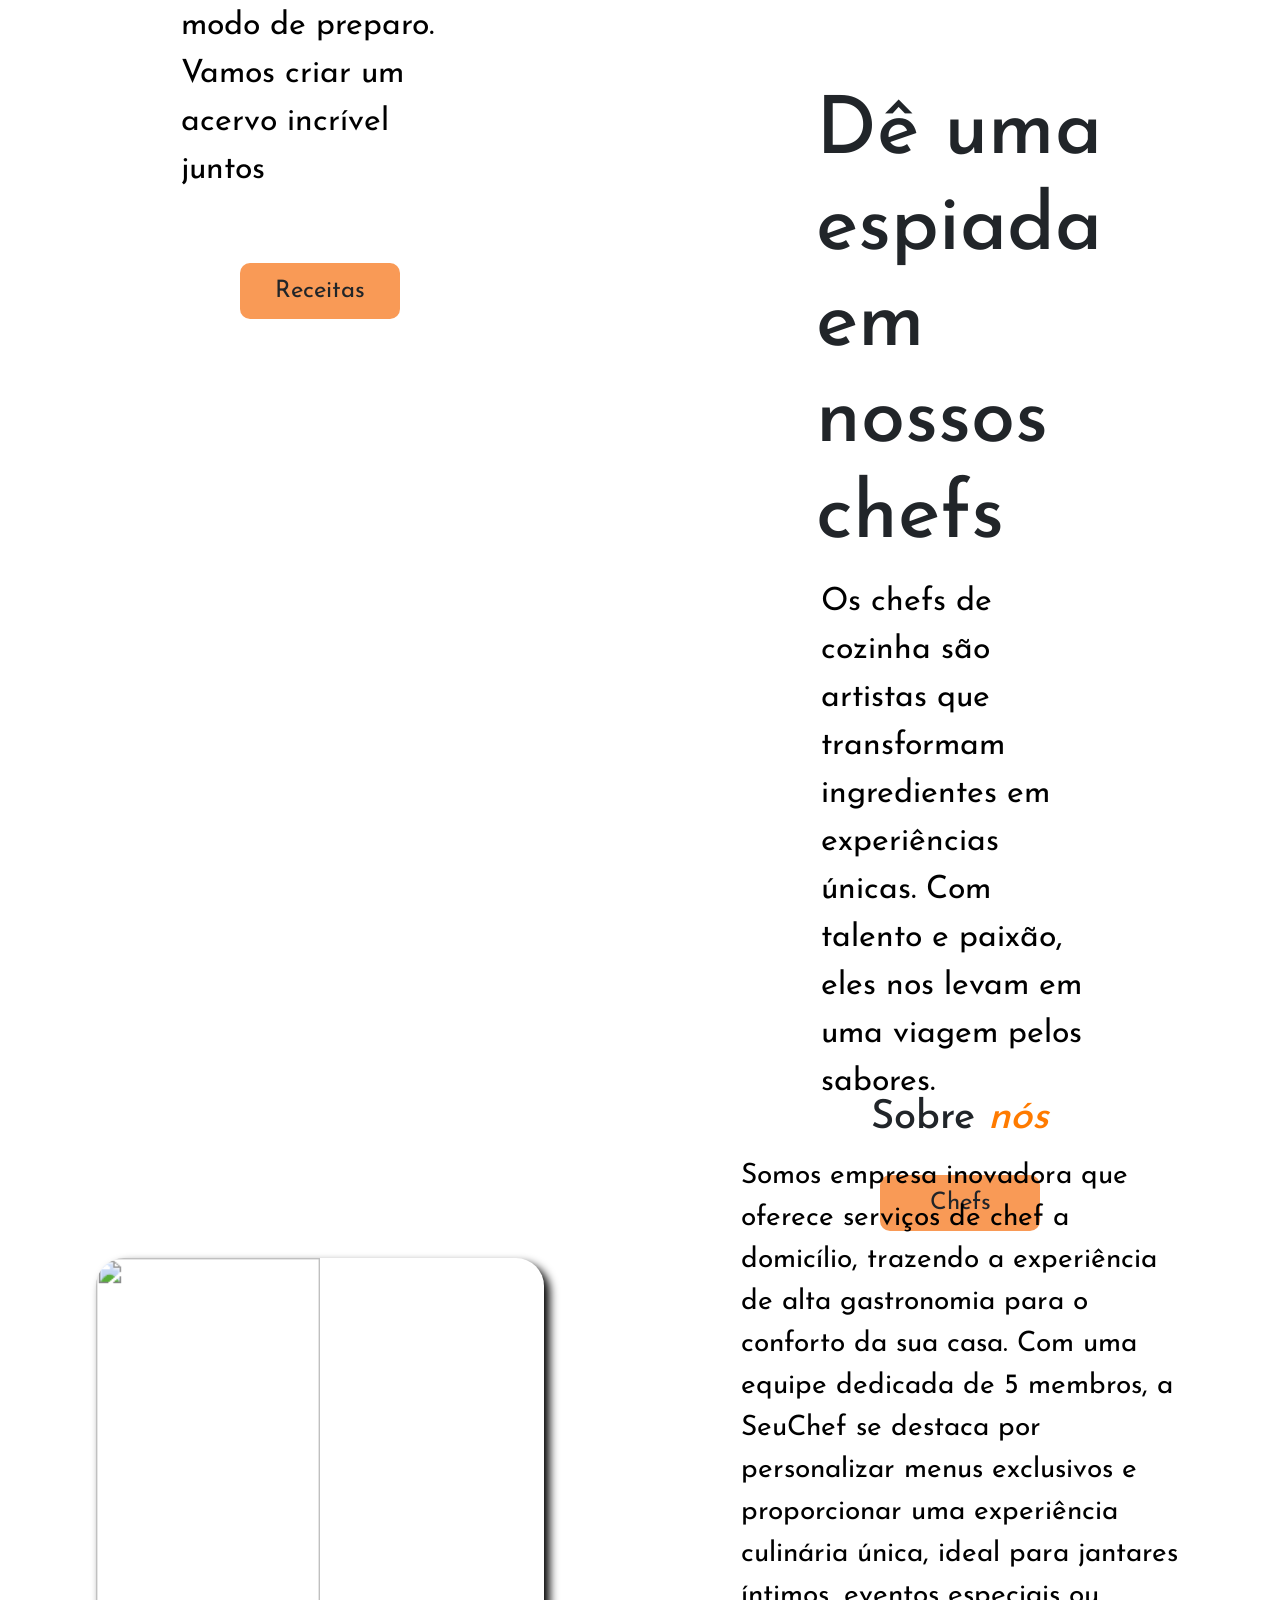
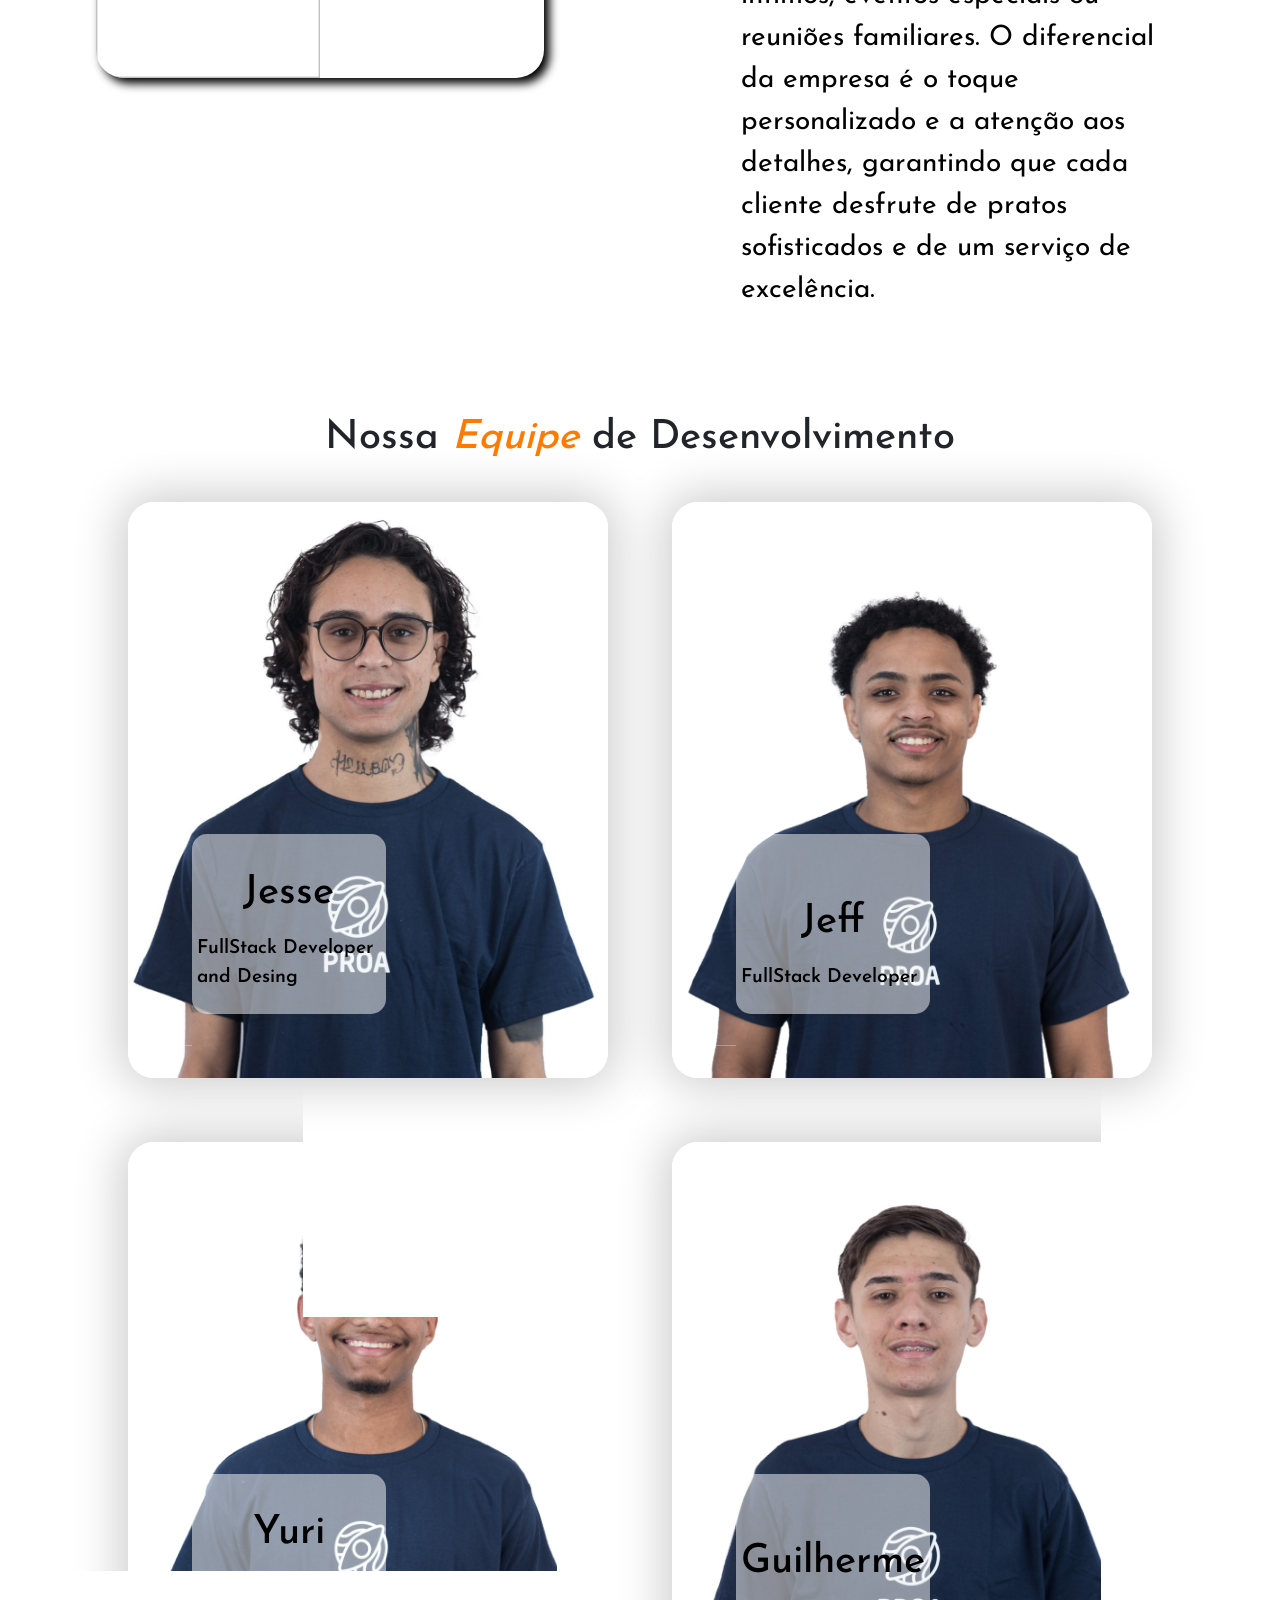
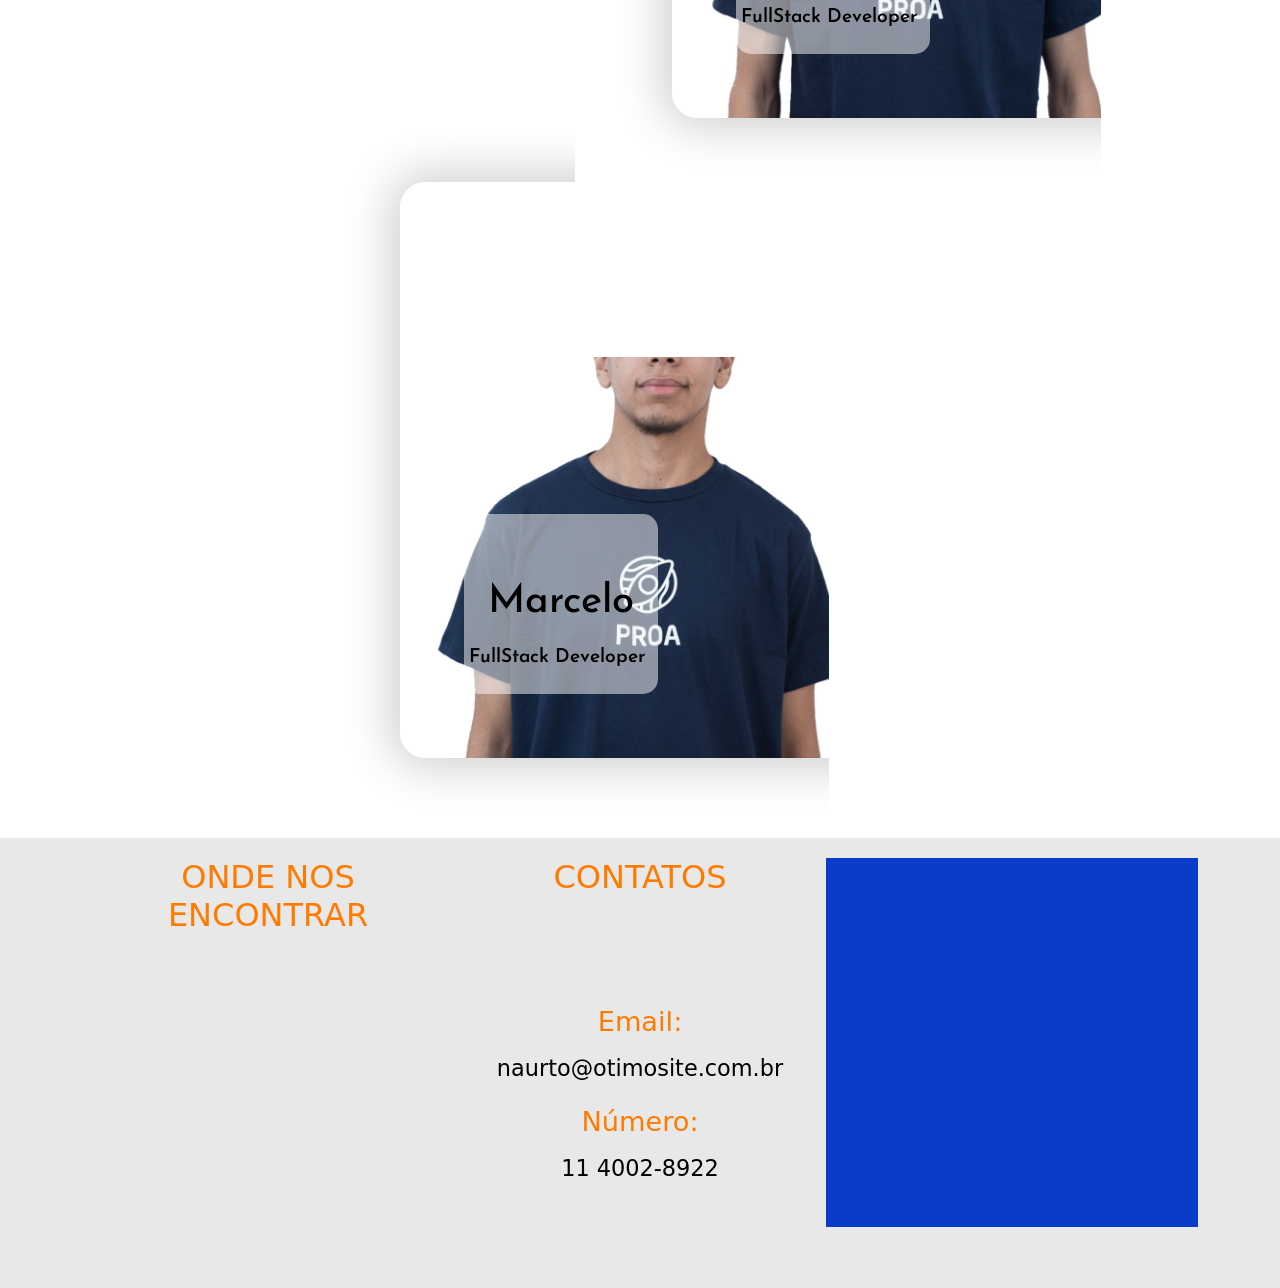
==== commit 638c4c18: "adição do footer" ====
--- a/index.html
+++ b/index.html
@@ -63,7 +63,7 @@
             </li>
 
             <li class="nav-item d-flex align-items-end">
-              <a class="nav-link" href="#"> Contato </a>
+              <a class="nav-link" href="#container6"> Contato </a>
             </li>
           </ul>
           <form class="d-flex" role="button">
@@ -301,8 +301,42 @@
       
     </div>
 
-
-    
+    <div class="container6 m-0 p-0" id="container6">
+      <footer>        
+        <div class="footerD">
+               <h2>ONDE NOS ENCONTRAR</h2>
+               <iframe
+                   src="https://www.google.com/maps/embed?pb=!1m18!1m12!1m3!1d4567.890334969992!2d-46.694335123739954!3d-23.528080960372105!2m3!1f0!2f0!3f0!3m2!1i1024!2i768!4f13.1!3m3!1m2!1s0x94cef8775663b04f%3A0x923835e9005f8309!2sSenac%20Lapa%20Tito!5e1!3m2!1spt-BR!2sbr!4v1725454249328!5m2!1spt-BR!2sbr"
+                   width="500" height="80%" style="border:0;" allowfullscreen="" loading="lazy"
+                   referrerpolicy="no-referrer-when-downgrade"></iframe>
+           </div>
+   
+
+
+
+           <div class="footerM">
+
+               <h2>CONTATOS</h2>
+               <div class="container_texto">
+
+                   
+                       <h3>Email:</h3>
+                       <p>naurto@otimosite.com.br</p>
+                       <h3>Número:</h3>
+                       <p>11 4002-8922</p>
+                   
+
+
+               </div>
+
+           </div>
+   
+           <div class="footerE"></div>
+       </footer>
+    </div>
+
+
+
 
     <script src="./js/card.js"></script>
     <script
--- a/assets/style.css
+++ b/assets/style.css
@@ -371,7 +371,7 @@
     /* margin-top:; */
     position: relative;
     width: 100%;
-    height: 100vh;
+    /* height: 100vh; */
     display: flex;
     flex-wrap: wrap;
     align-items: center;
@@ -544,4 +544,68 @@
   }
 
 
-
+  .container6{
+    position: relative;
+    width: 100%;
+    height: auto;
+    min-height: 40vh;
+  }
+
+
+  footer{
+    position: relative;
+    font-family: "Josefin Sans", system-ui;
+    width: 100%;
+    height: 50vh;
+    padding: 20px;
+    background-color: #e8e8e8;
+    display: flex;
+    justify-content: center;
+}
+
+.footerD{
+    color: #ff7b00;
+    text-align: center;
+    width: 30%;
+    height:100%;
+}
+
+
+h2, h3{
+    color: #ff7b00;
+}
+
+
+.footerM{
+    color: #ff7b00;
+    text-align: center;
+    width: 30%;
+    height:100%;
+}
+
+
+.container_texto{
+    display: flex;
+    width: 100%;
+    height: 300px;
+    margin: 60px 0 60px 0;
+    flex-direction: column;
+    justify-content: center;
+}
+
+
+.container_texto h3{
+    font-size: 1.7rem;
+}
+
+.container_texto p{
+    font-size: 1.4rem;
+    color: black;
+}
+
+.footerE{
+    text-align: center;
+    width: 30%;
+    height: 90%;
+    background-color: rgb(9, 60, 201);
+}
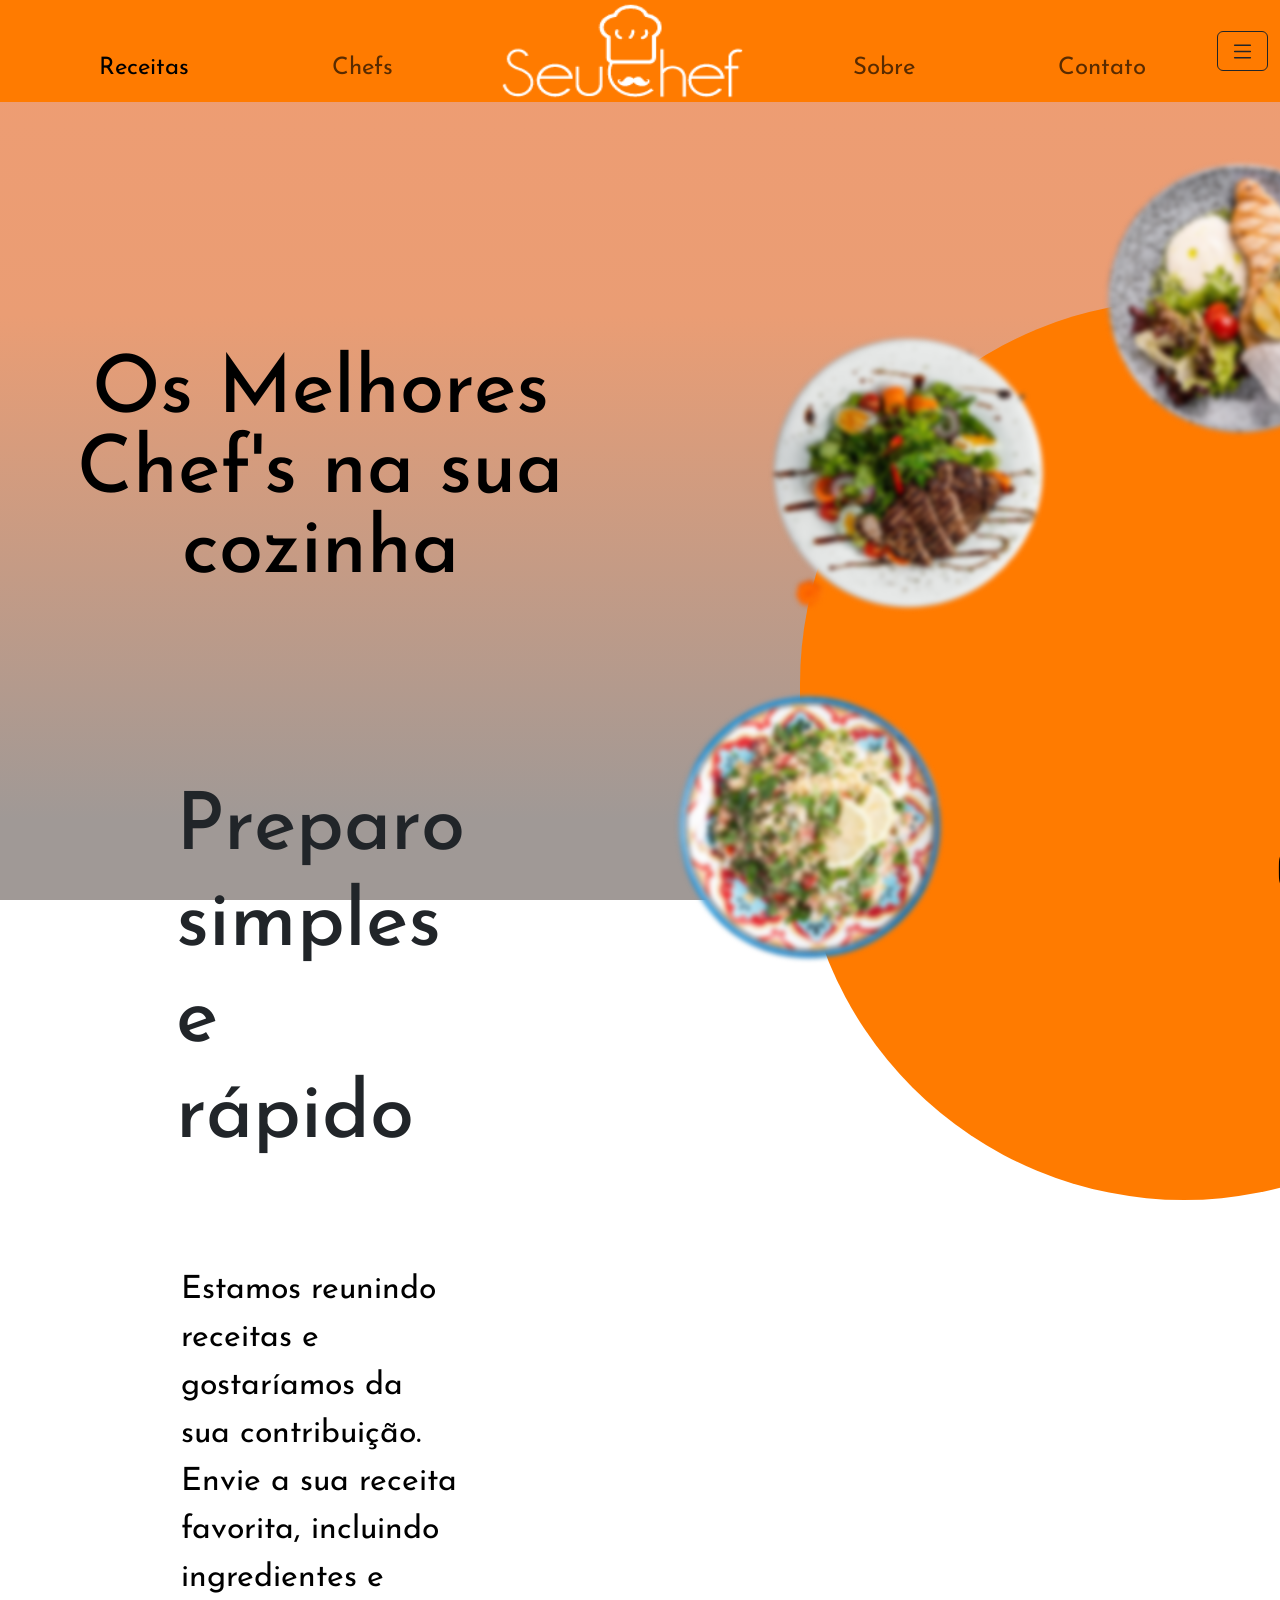
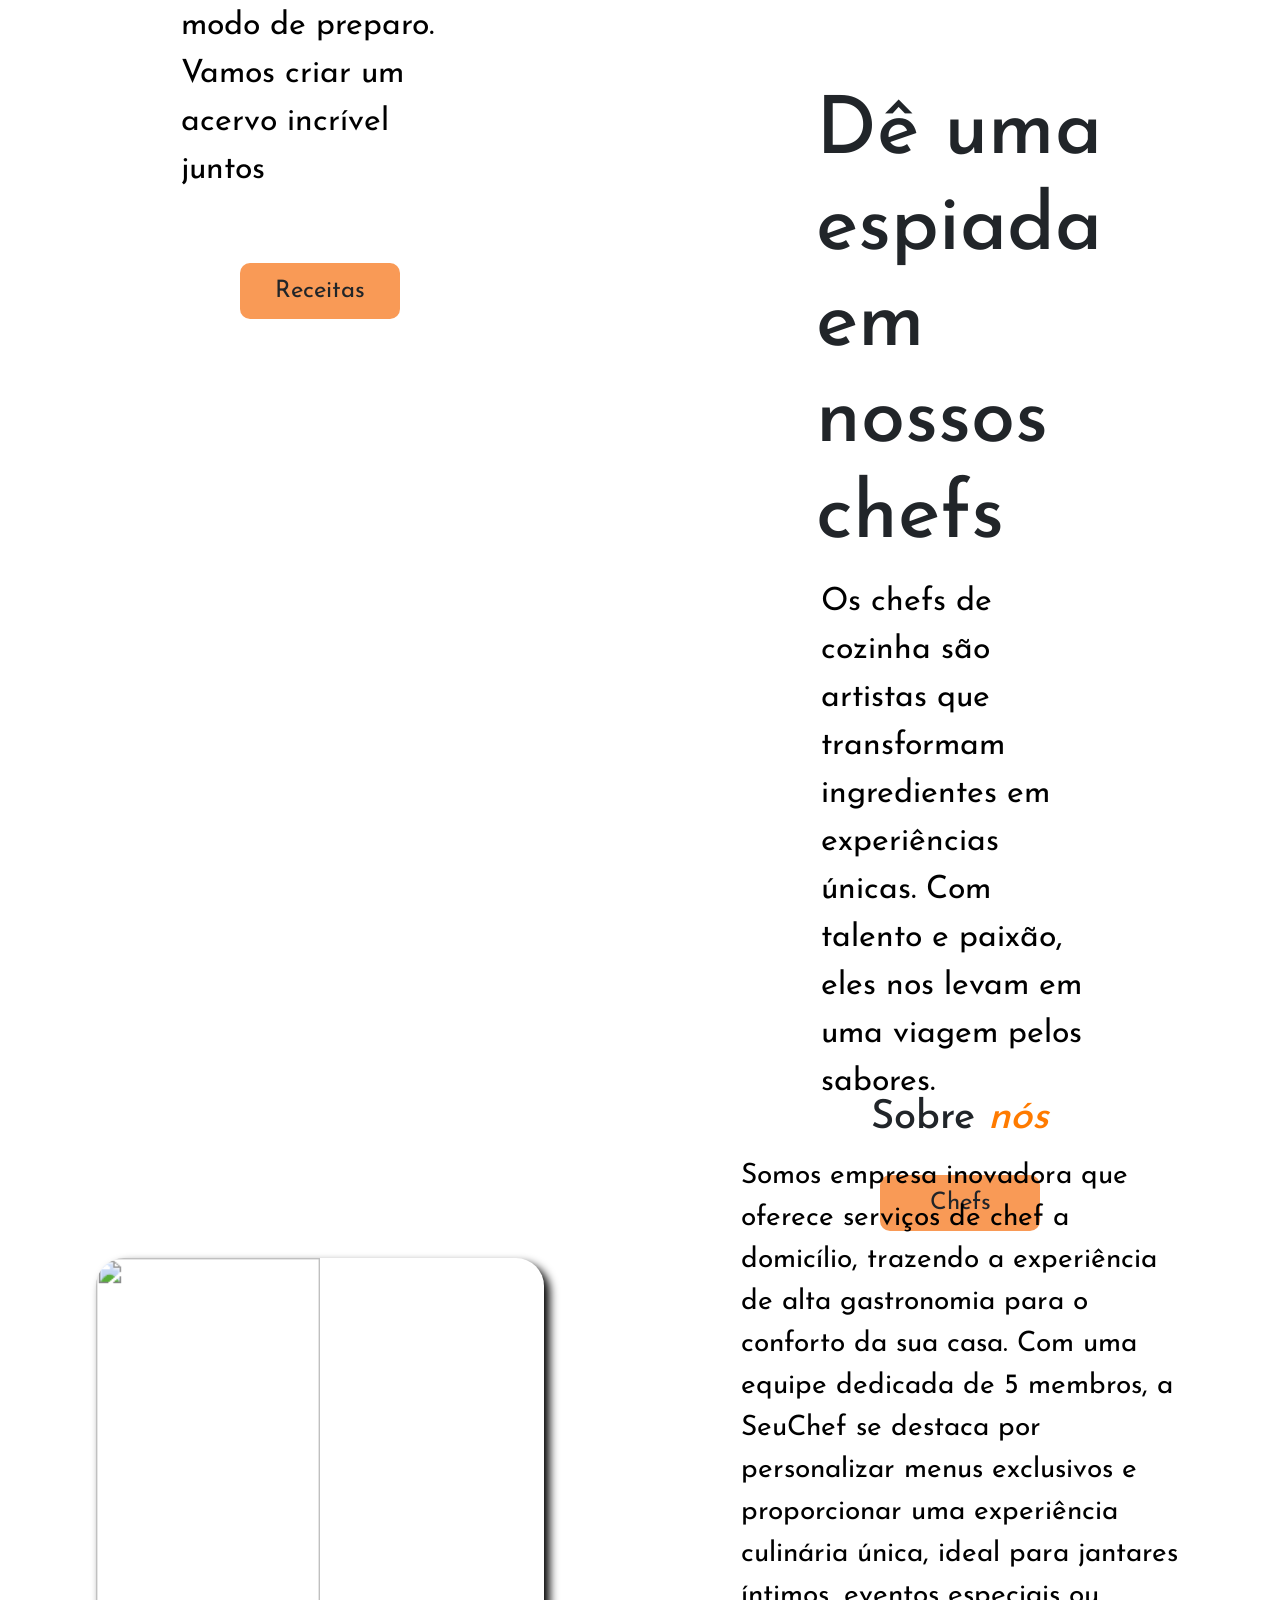
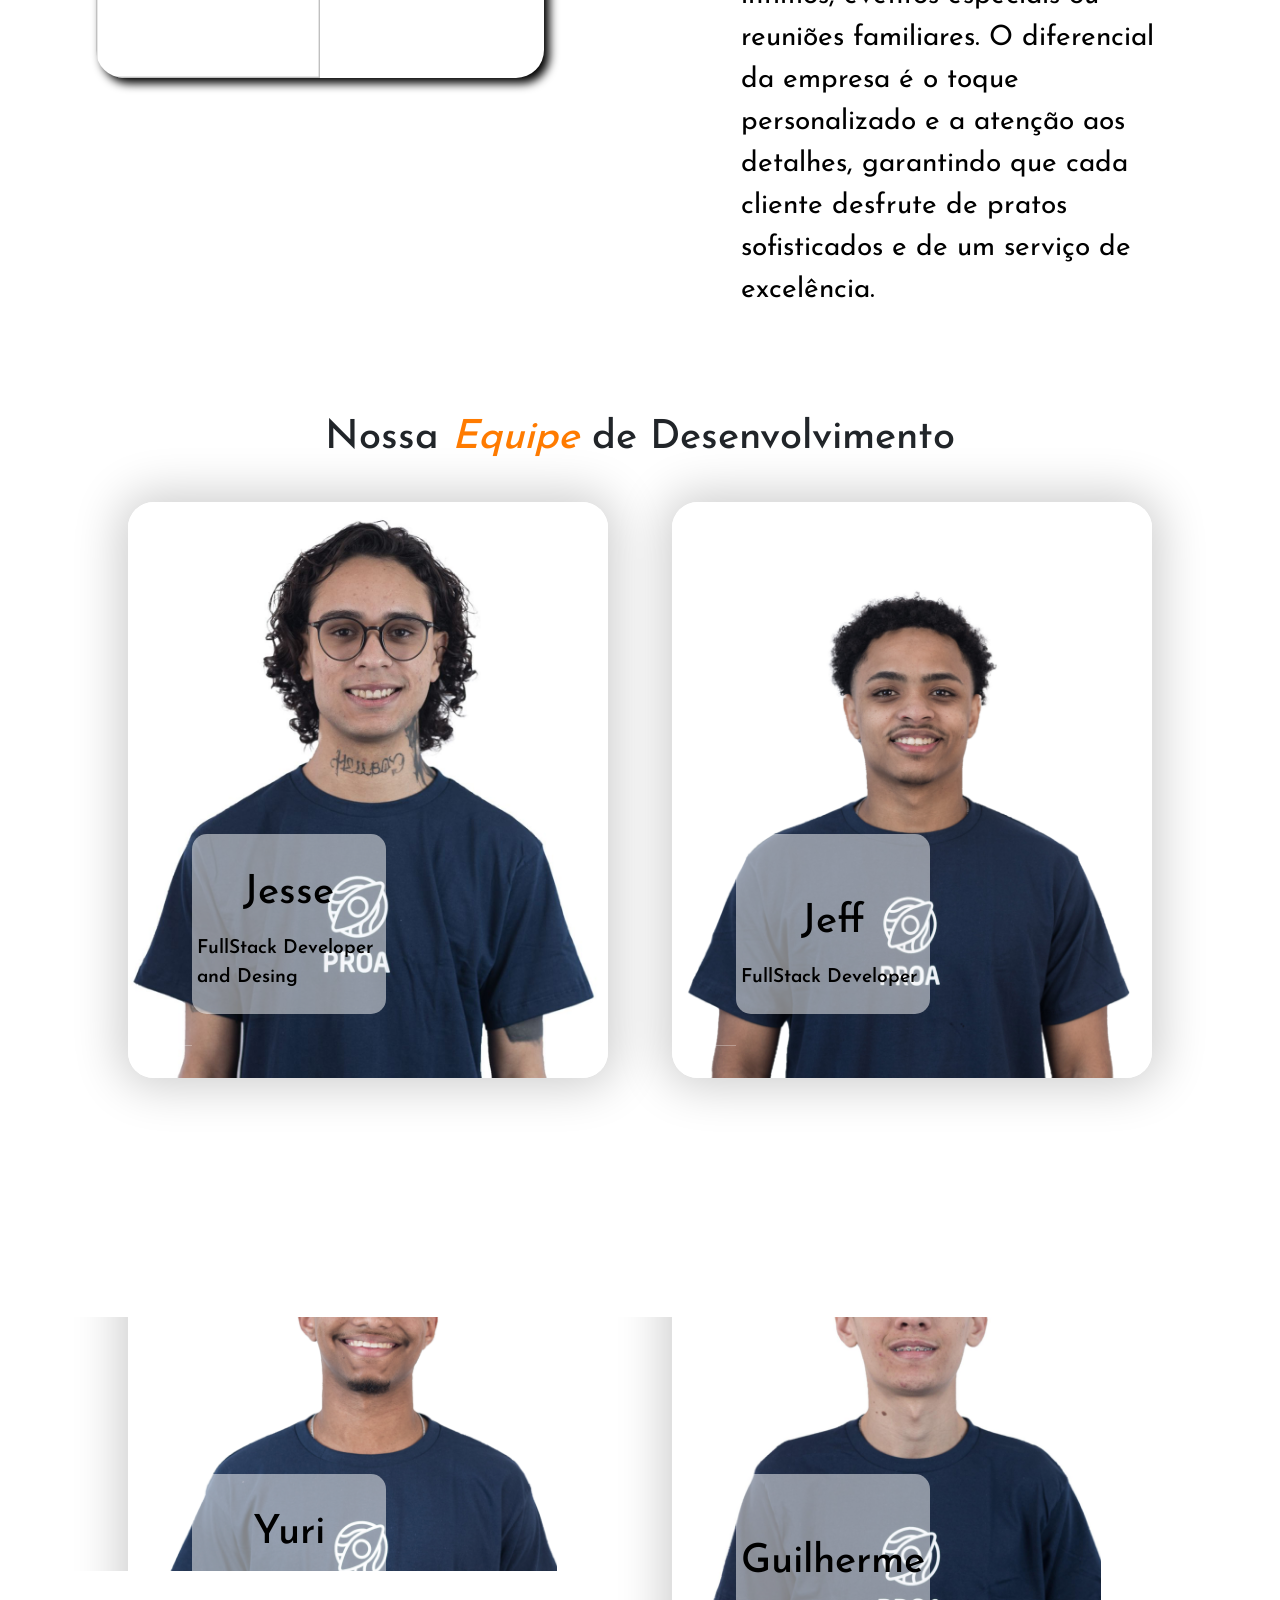
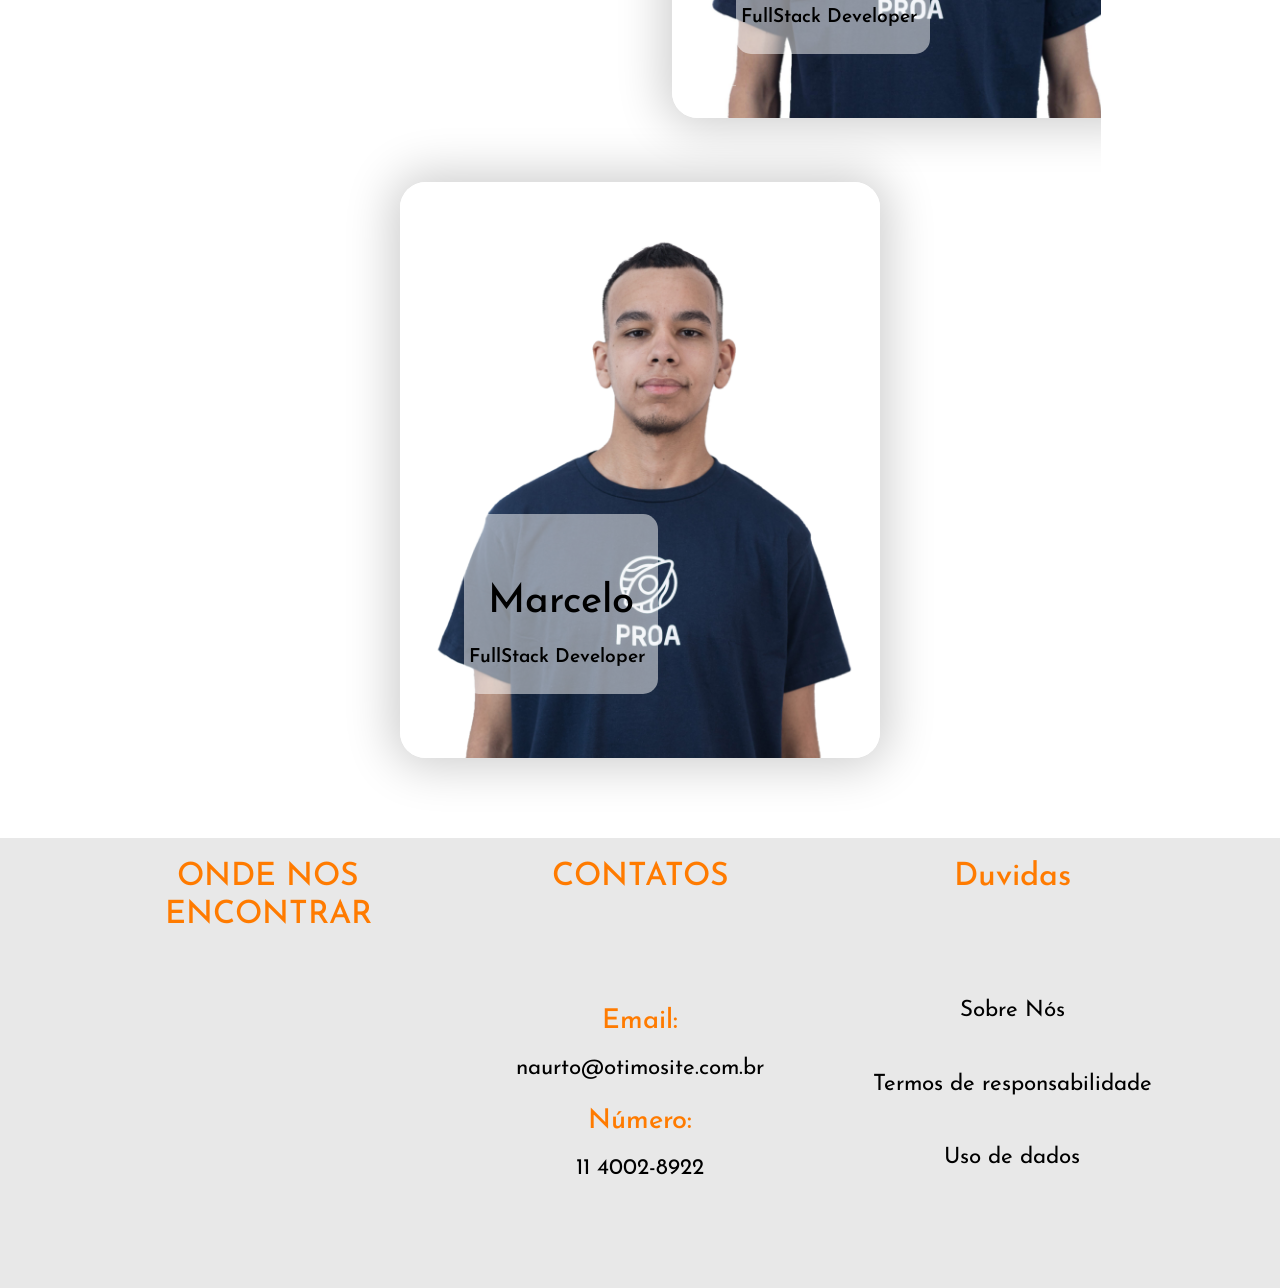
==== commit 28ba61e8: "fonte e cor do off canvas" ====
--- a/index.html
+++ b/index.html
@@ -68,7 +68,7 @@
           </ul>
           <form class="d-flex" role="button">
             <button
-              class="btn btn-outline-secondary"
+              class="btn btn-outline-dark"
               type="button"
               data-bs-toggle="offcanvas"
               data-bs-target="#offcanvasScrolling"
@@ -101,9 +101,9 @@
       aria-labelledby="offcanvasScrollingLabel"
     >
       <div class="offcanvas-header">
-        <h5 class="offcanvas-title" id="offcanvasScrollingLabel">
-          Naveque pelo nosso site
-        </h5>
+        <h2 class="offcanvas-title" id="offcanvasScrollingLabel">
+          Navegue pelo nosso site
+        </h2>
         <button
           type="button"
           class="btn-close"
@@ -113,10 +113,12 @@
       </div>
       <div class="offcanvas-body">
         <ul class="list-group list-group-flush">
-          <li class="list-group-item"><a href="">Cadastro</a></li>
-          <li class="list-group-item"><a href="">Receitas</a></li>
-          <li class="list-group-item"><a href="">Chefs</a></li>
-          <li class="list-group-item"><a href="">Contato</a></li>
+          <li class="list-group-item fs-4"><a href="">Cadastro</a></li>
+          <li class="list-group-item fs-4"><a href="">Receitas</a></li>
+          <li class="list-group-item fs-4"><a href="">Chefs</a></li>
+          <li class="list-group-item fs-4">
+            <a href="#container6">Contato</a>
+          </li>
         </ul>
       </div>
     </div>
@@ -160,13 +162,13 @@
               ></a>
             </div>
             <div>
-              <a href="">
+              <a href="https://www.linkedin.com" target="_blank">
                 <i class="bi bi-linkedin fs-1"></i>
               </a>
             </div>
 
             <div>
-              <a href="">
+              <a href="https://www.facebook.com/?locale=pt_BR" target="_blank">
                 <i class="bi bi-facebook fs-1"></i>
               </a>
             </div>
@@ -187,7 +189,7 @@
           </p>
         </div>
         <div class="div-button-right mt-5">
-          <button class="btn btn-receitas">Receitas</button>
+          <a href="./card.html#main" class="btn btn-receitas">Receitas</a>
         </div>
       </div>
 
@@ -220,7 +222,7 @@
           </p>
         </div>
         <div class="div-button-right mt-5">
-          <button class="btn btn-chefs">Chefs</button>
+          <a class="btn btn-chefs">Chefs</a>
         </div>
       </div>
     </div>
@@ -251,92 +253,91 @@
     </div>
 
     <div class="container5 mt-5 pt-5 pb-5" id="container5">
-     
-        <h1 class="title-equipe-desenvolvimento">Nossa <em>Equipe</em> de Desenvolvimento</h1>
-
-        <div class="wrap wrap--1">
-          <div class="container container--1">
-            <div class="card-title">
-              <h1>Jesse</h1>
-              <p>FullStack Developer and Desing</p>
+      <h1 class="title-equipe-desenvolvimento">
+        Nossa <em>Equipe</em> de Desenvolvimento
+      </h1>
+
+      <div class="wrap wrap--1">
+        <div class="container container--1">
+          <div class="card-title">
+            <h1>Jesse</h1>
+            <p>FullStack Developer and Desing</p>
+          </div>
+        </div>
+      </div>
+
+      <div class="wrap wrap--2">
+        <div class="container container--2">
+          <div class="card-title">
+            <h1>Jeff</h1>
+            <p>FullStack Developer</p>
+          </div>
+        </div>
+      </div>
+
+      <div class="wrap wrap--3">
+        <div class="container container--3">
+          <div class="card-title">
+            <h1>Yuri</h1>
+            <p>FullStack Developer and Desing</p>
+          </div>
+        </div>
+      </div>
+
+      <div class="wrap wrap--4">
+        <div class="container container--4">
+          <div class="card-title">
+            <h1>Guilherme</h1>
+            <p>FullStack Developer</p>
+          </div>
+        </div>
+      </div>
+
+      <div class="wrap wrap--5">
+        <div class="container container--5">
+          <div class="card-title">
+            <h1>Marcelo</h1>
+            <p>FullStack Developer</p>
+          </div>
+        </div>
+      </div>
+    </div>
+
+    <div class="container6 m-0 p-0" id="container6">
+      <footer>
+        <div class="footerD">
+          <h2>ONDE NOS ENCONTRAR</h2>
+          <iframe
+            src="https://www.google.com/maps/embed?pb=!1m18!1m12!1m3!1d4567.890334969992!2d-46.694335123739954!3d-23.528080960372105!2m3!1f0!2f0!3f0!3m2!1i1024!2i768!4f13.1!3m3!1m2!1s0x94cef8775663b04f%3A0x923835e9005f8309!2sSenac%20Lapa%20Tito!5e1!3m2!1spt-BR!2sbr!4v1725454249328!5m2!1spt-BR!2sbr"
+            width="500"
+            height="80%"
+            style="border: 0"
+            allowfullscreen=""
+            loading="lazy"
+            referrerpolicy="no-referrer-when-downgrade"
+          ></iframe>
+        </div>
+
+        <div class="footerM">
+          <h2>CONTATOS</h2>
+          <div class="container_texto">
+            <h3>Email:</h3>
+            <p>naurto@otimosite.com.br</p>
+            <h3>Número:</h3>
+            <p>11 4002-8922</p>
+          </div>
+        </div>
+
+        <div class="footerE">
+          <h2>Duvidas</h2>
+            <div class="conta">
+            <a href="sobreNos">Sobre Nós</a>
+            <a href="#">Termos de responsabilidade</a>
+            <a href="#">Uso de dados</a>
             </div>
           </div>
-        </div>
-
-        <div class="wrap wrap--2">
-          <div class="container container--2">
-            <div class="card-title">
-              <h1>Jeff</h1>
-              <p>FullStack Developer</p>
-            </div>
-          </div>
-        </div>
-
-        <div class="wrap wrap--3">
-          <div class="container container--3">
-            <div class="card-title">
-              <h1>Yuri</h1>
-              <p>FullStack Developer and Desing </p>
-            </div>
-          </div>
-        </div>
-
-        <div class="wrap wrap--4">
-          <div class="container container--4">
-            <div class="card-title">
-              <h1>Guilherme</h1>
-              <p>FullStack Developer</p>
-            </div>
-          </div>
-        </div>
-
-        <div class="wrap wrap--5">
-          <div class="container container--5">
-            <div class="card-title">
-              <h1>Marcelo</h1>
-              <p>FullStack Developer</p>
-            </div>
-          </div>
-        </div>
-      
-    </div>
-
-    <div class="container6 m-0 p-0" id="container6">
-      <footer>        
-        <div class="footerD">
-               <h2>ONDE NOS ENCONTRAR</h2>
-               <iframe
-                   src="https://www.google.com/maps/embed?pb=!1m18!1m12!1m3!1d4567.890334969992!2d-46.694335123739954!3d-23.528080960372105!2m3!1f0!2f0!3f0!3m2!1i1024!2i768!4f13.1!3m3!1m2!1s0x94cef8775663b04f%3A0x923835e9005f8309!2sSenac%20Lapa%20Tito!5e1!3m2!1spt-BR!2sbr!4v1725454249328!5m2!1spt-BR!2sbr"
-                   width="500" height="80%" style="border:0;" allowfullscreen="" loading="lazy"
-                   referrerpolicy="no-referrer-when-downgrade"></iframe>
-           </div>
-   
-
-
-
-           <div class="footerM">
-
-               <h2>CONTATOS</h2>
-               <div class="container_texto">
-
-                   
-                       <h3>Email:</h3>
-                       <p>naurto@otimosite.com.br</p>
-                       <h3>Número:</h3>
-                       <p>11 4002-8922</p>
-                   
-
-
-               </div>
-
-           </div>
-   
-           <div class="footerE"></div>
-       </footer>
-    </div>
-
-
-
+      </footer>
+    </div>
 
     <script src="./js/card.js"></script>
     <script
--- a/assets/style.css
+++ b/assets/style.css
@@ -8,13 +8,13 @@
     padding: 0;
     margin: 0;
     box-sizing: border-box;
+    font-family: 'josefins' !important;
 }
 
 body {
     max-width: 100%;
     width: 100%;
     overflow-x: hidden;
-    font-family: 'josefins' !important;
 }
 
 img{
@@ -248,11 +248,14 @@
     justify-content: center;
   }
 
-  .div-button-right button{
+  .div-button-right a{
     width: 25%;
     height: 56px;
     font-size: 1.5rem;
     border-radius: 10px;
+    display: flex;
+    align-items: center;
+    justify-content: center;
     background-color: #F99A56 !important;
   }
 
@@ -604,8 +607,30 @@
 }
 
 .footerE{
-    text-align: center;
-    width: 30%;
-    height: 90%;
-    background-color: rgb(9, 60, 201);
-}
+  color: #ff7b00;
+  text-align: center;
+  width: 30%;
+  height:100%;
+}
+
+.conta{
+  display: flex;
+  width: 100%;
+  height: 300px;
+  padding-top: 20px;
+  /* margin: 60px 0 60px 0; */
+  flex-direction: column;
+  justify-content: center;
+}
+
+.conta a{
+  font-size: 1.4rem;
+  padding-top: 40px;
+  text-decoration: none;
+  color: black;
+}
+
+.container_texto p{
+  font-size: 1.4rem;
+  color: black;
+}
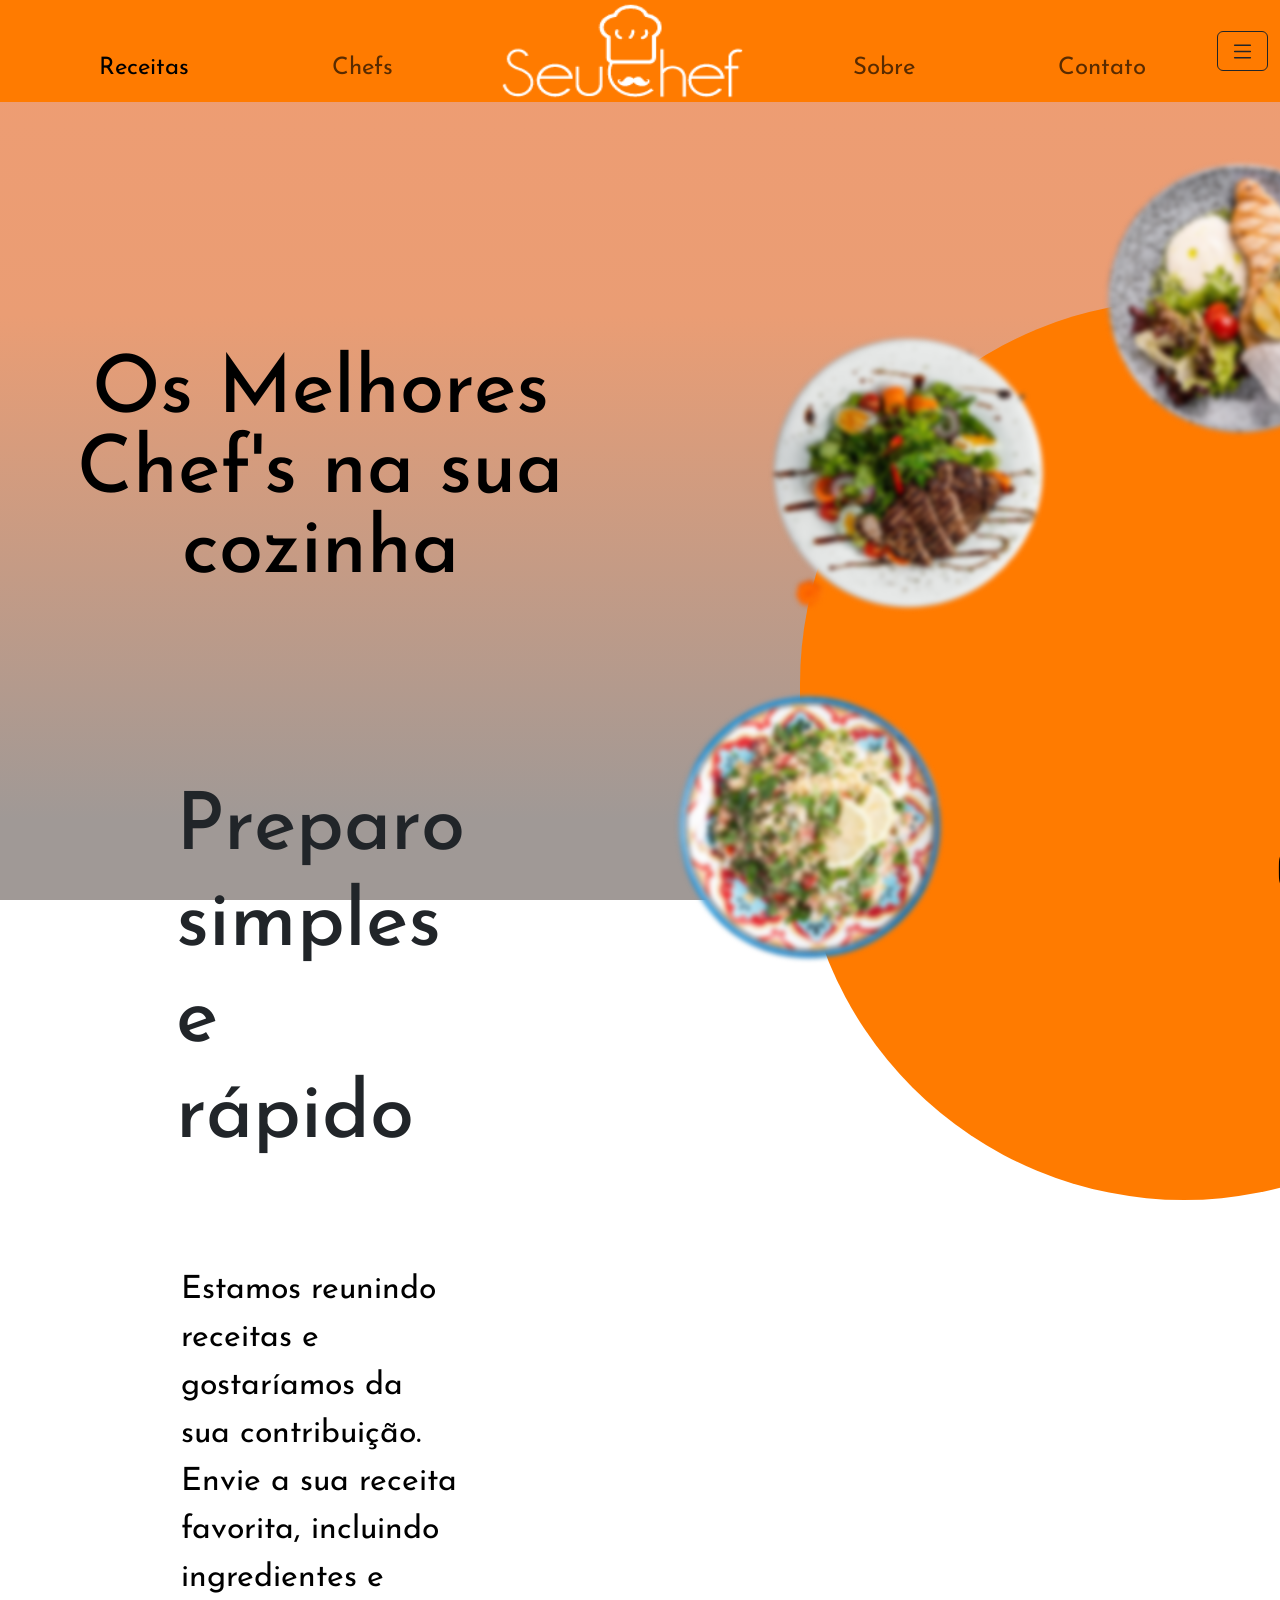
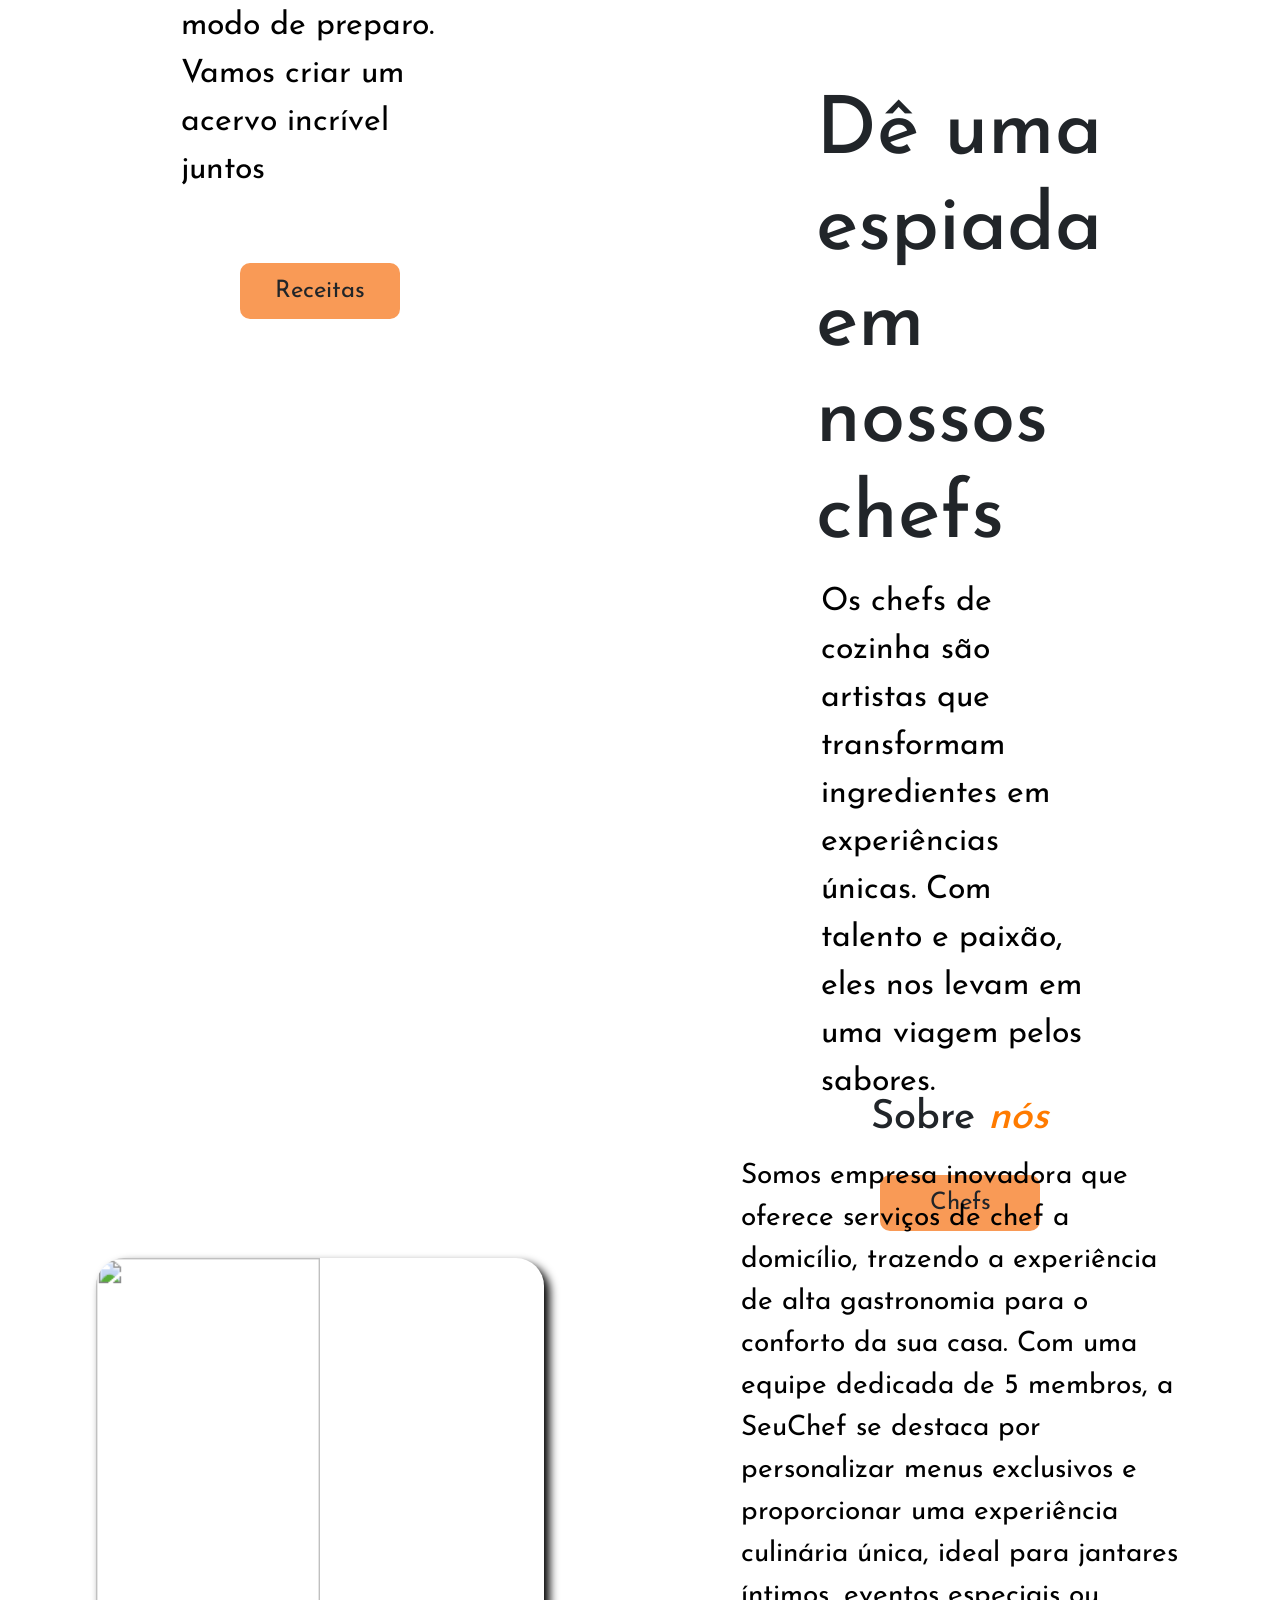
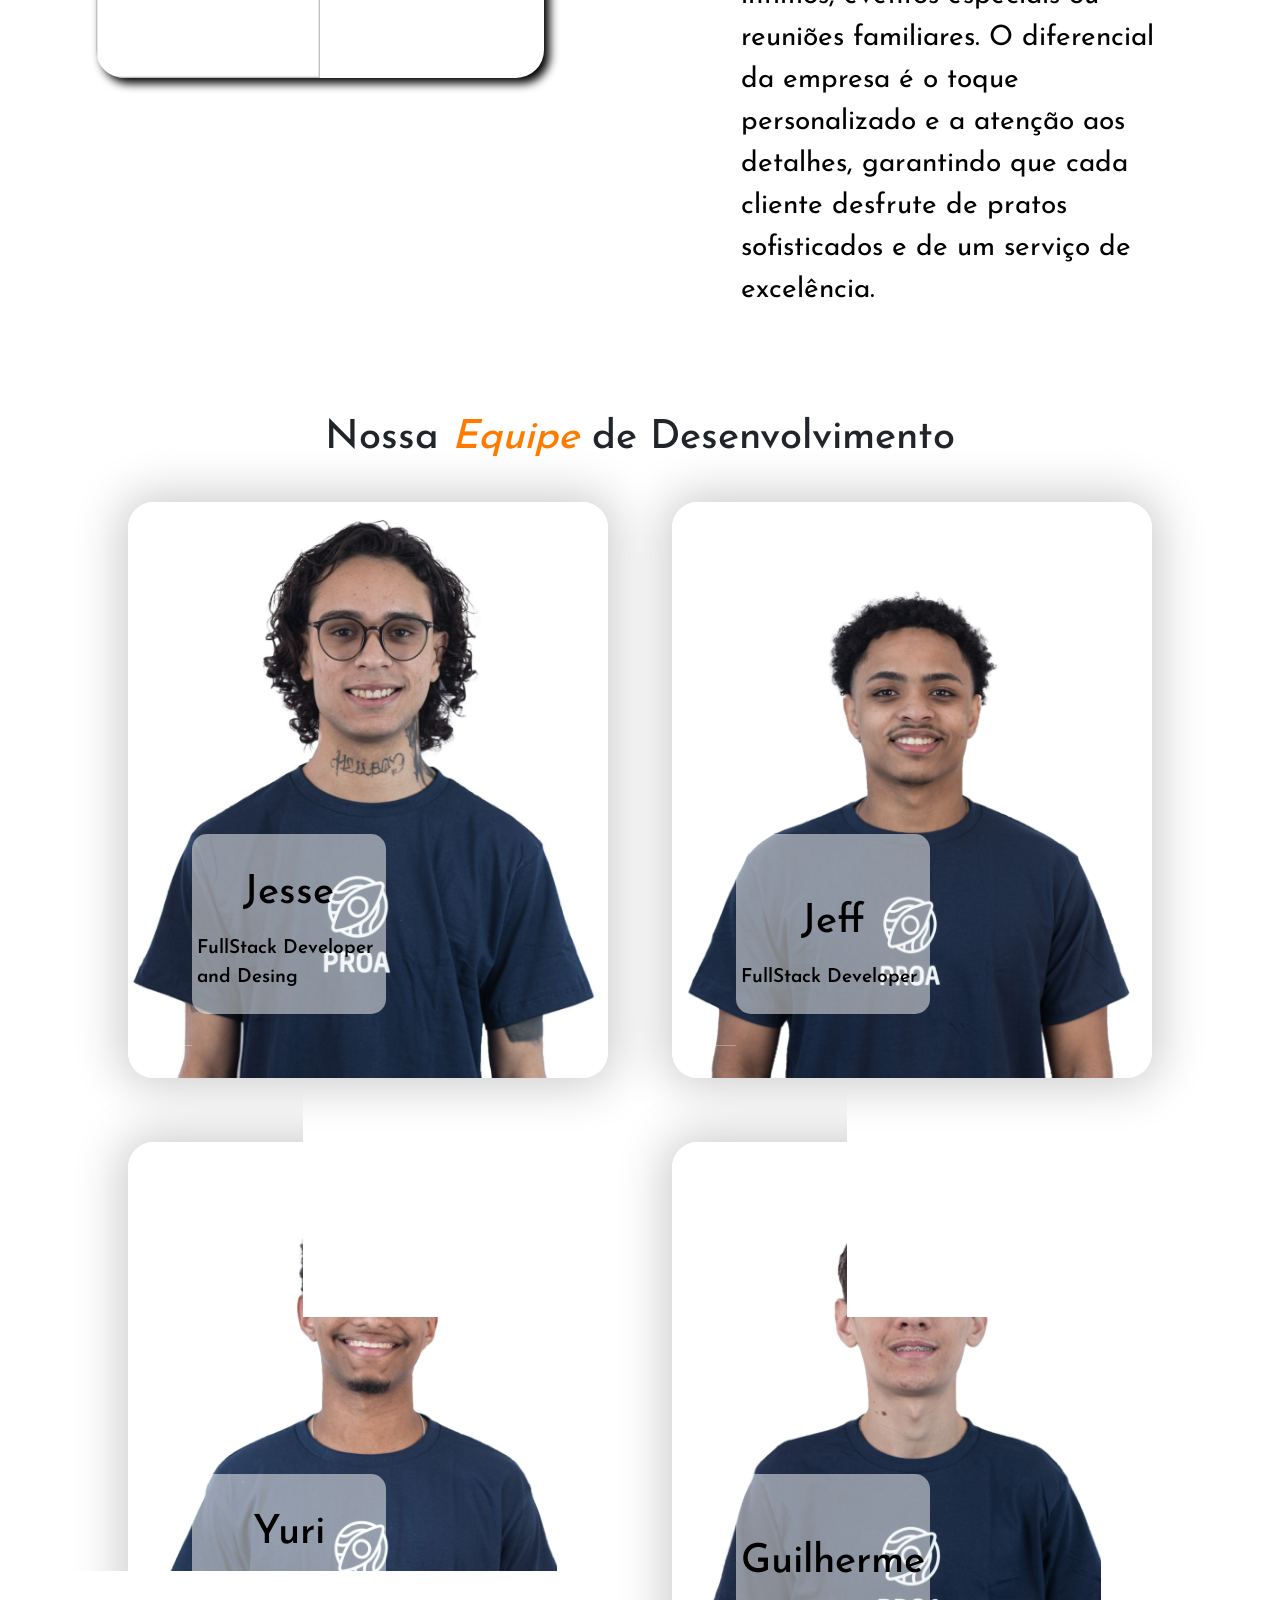
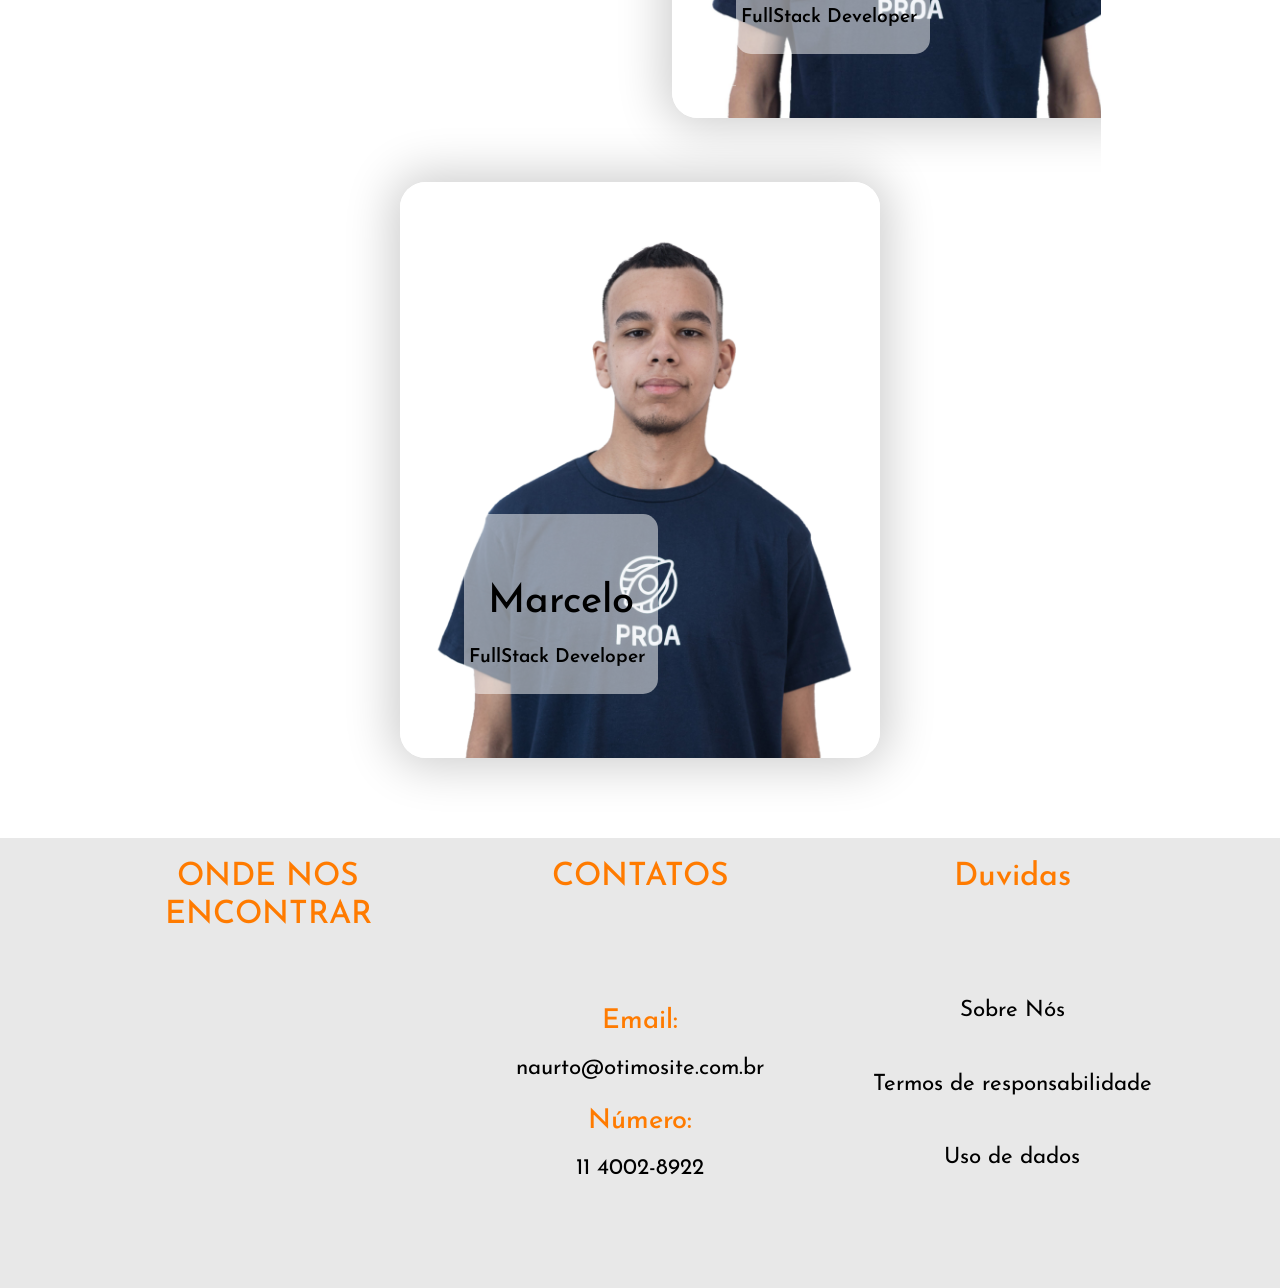
==== commit 9817c444: "adição de caminho" ====
--- a/index.html
+++ b/index.html
@@ -331,7 +331,7 @@
         <div class="footerE">
           <h2>Duvidas</h2>
             <div class="conta">
-            <a href="sobreNos">Sobre Nós</a>
+            <a href="#container4">Sobre Nós</a>
             <a href="#">Termos de responsabilidade</a>
             <a href="#">Uso de dados</a>
             </div>
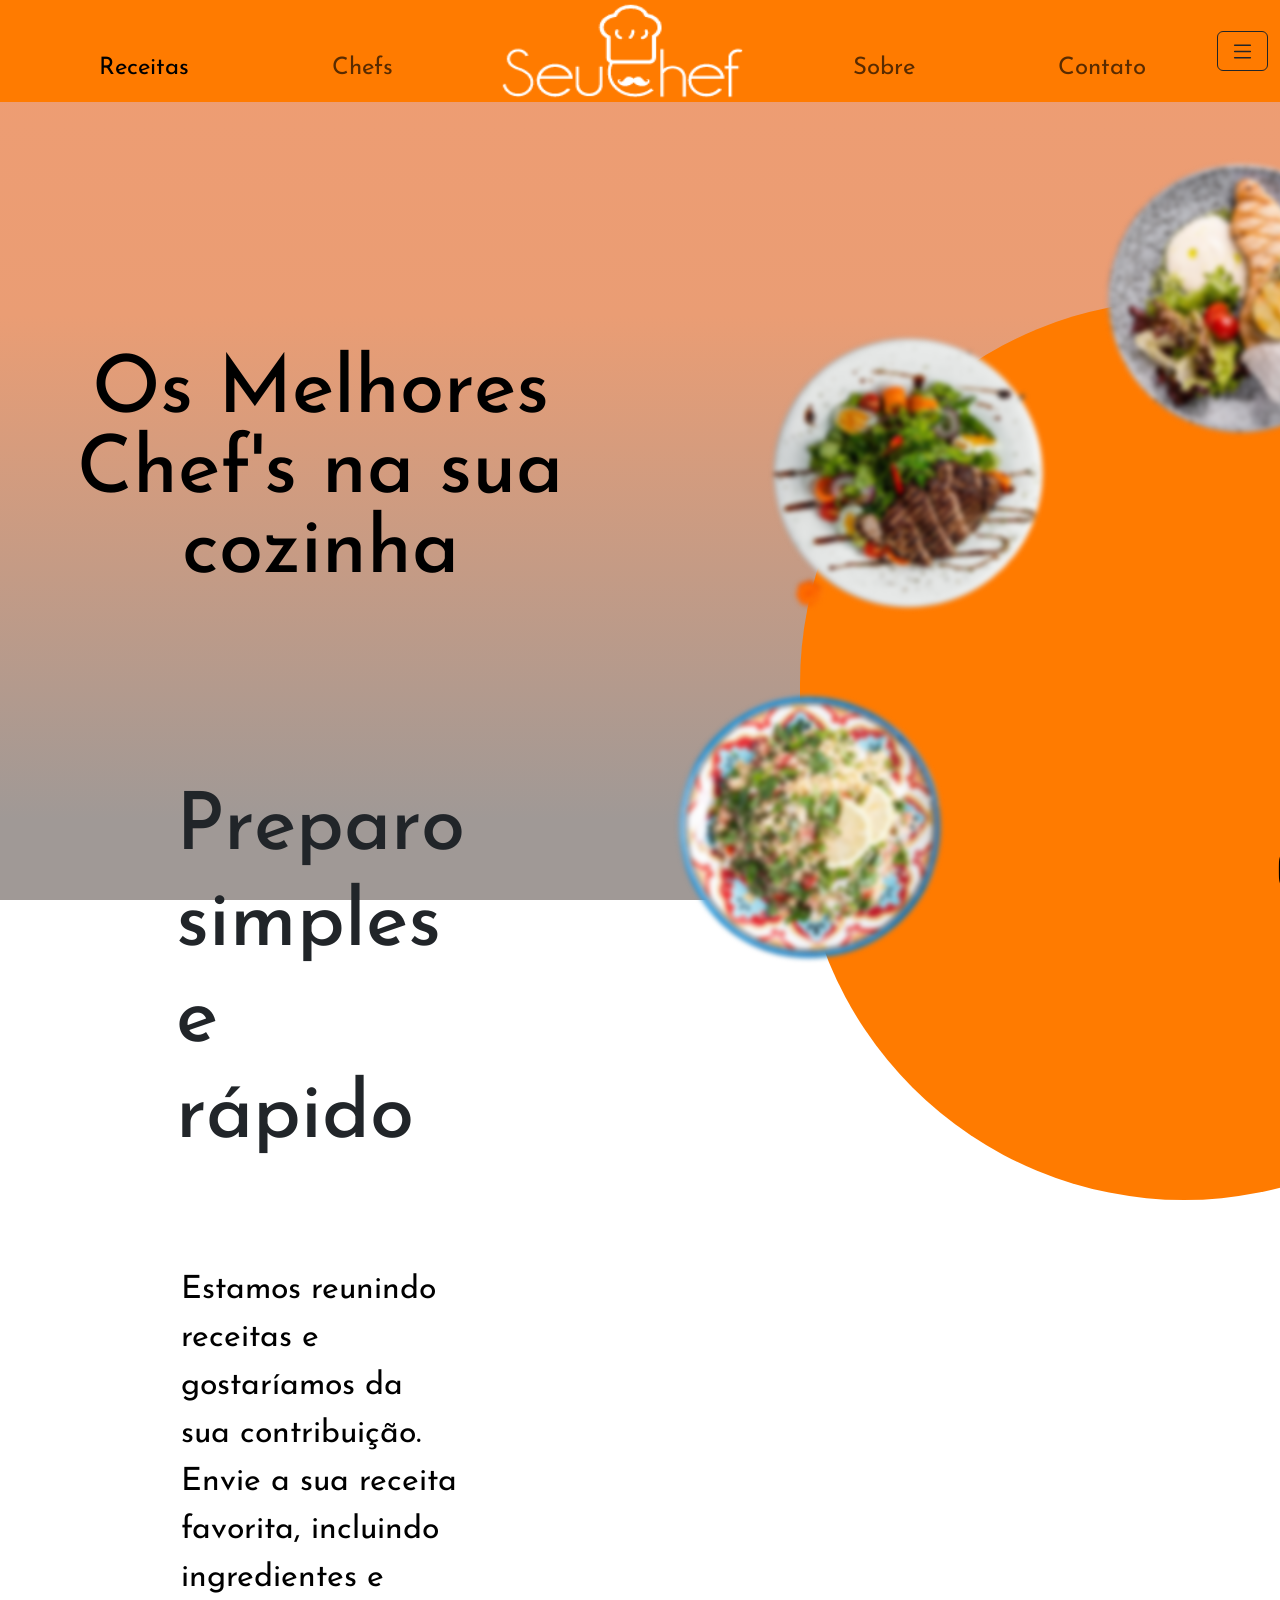
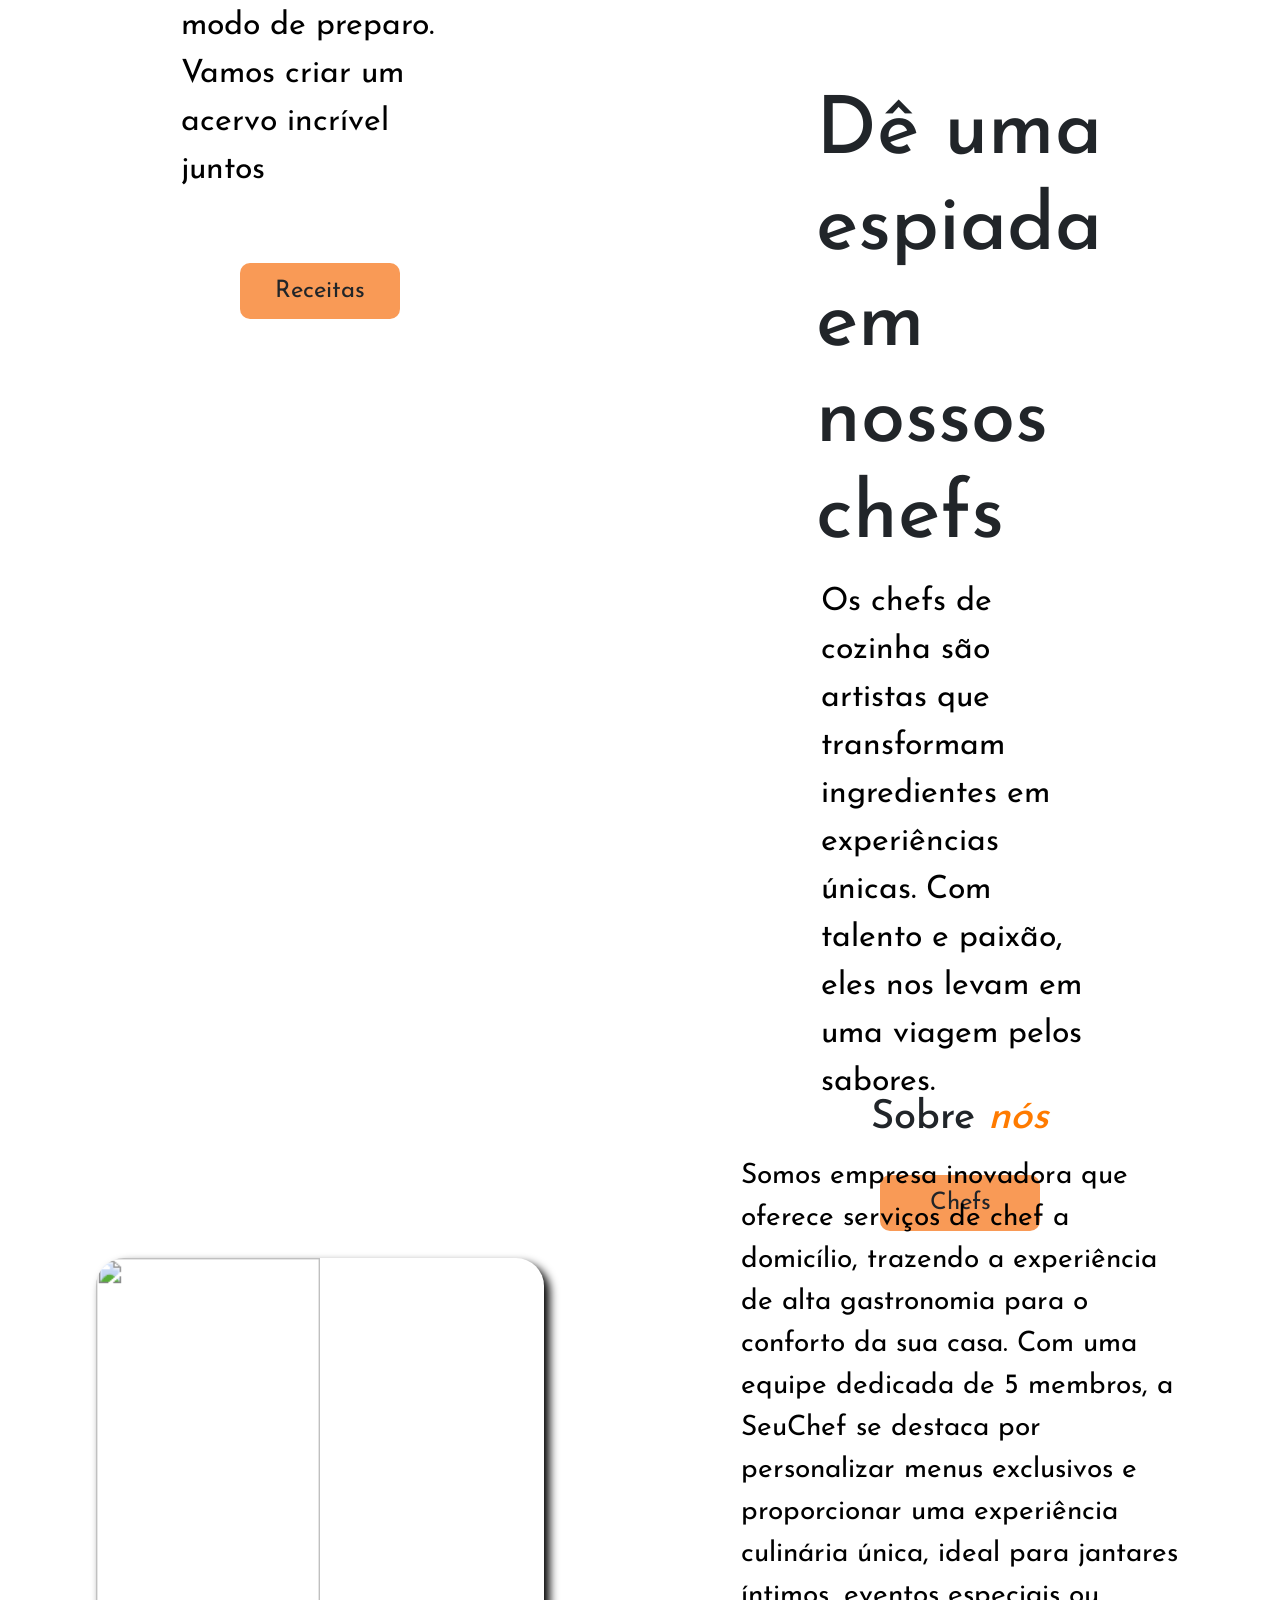
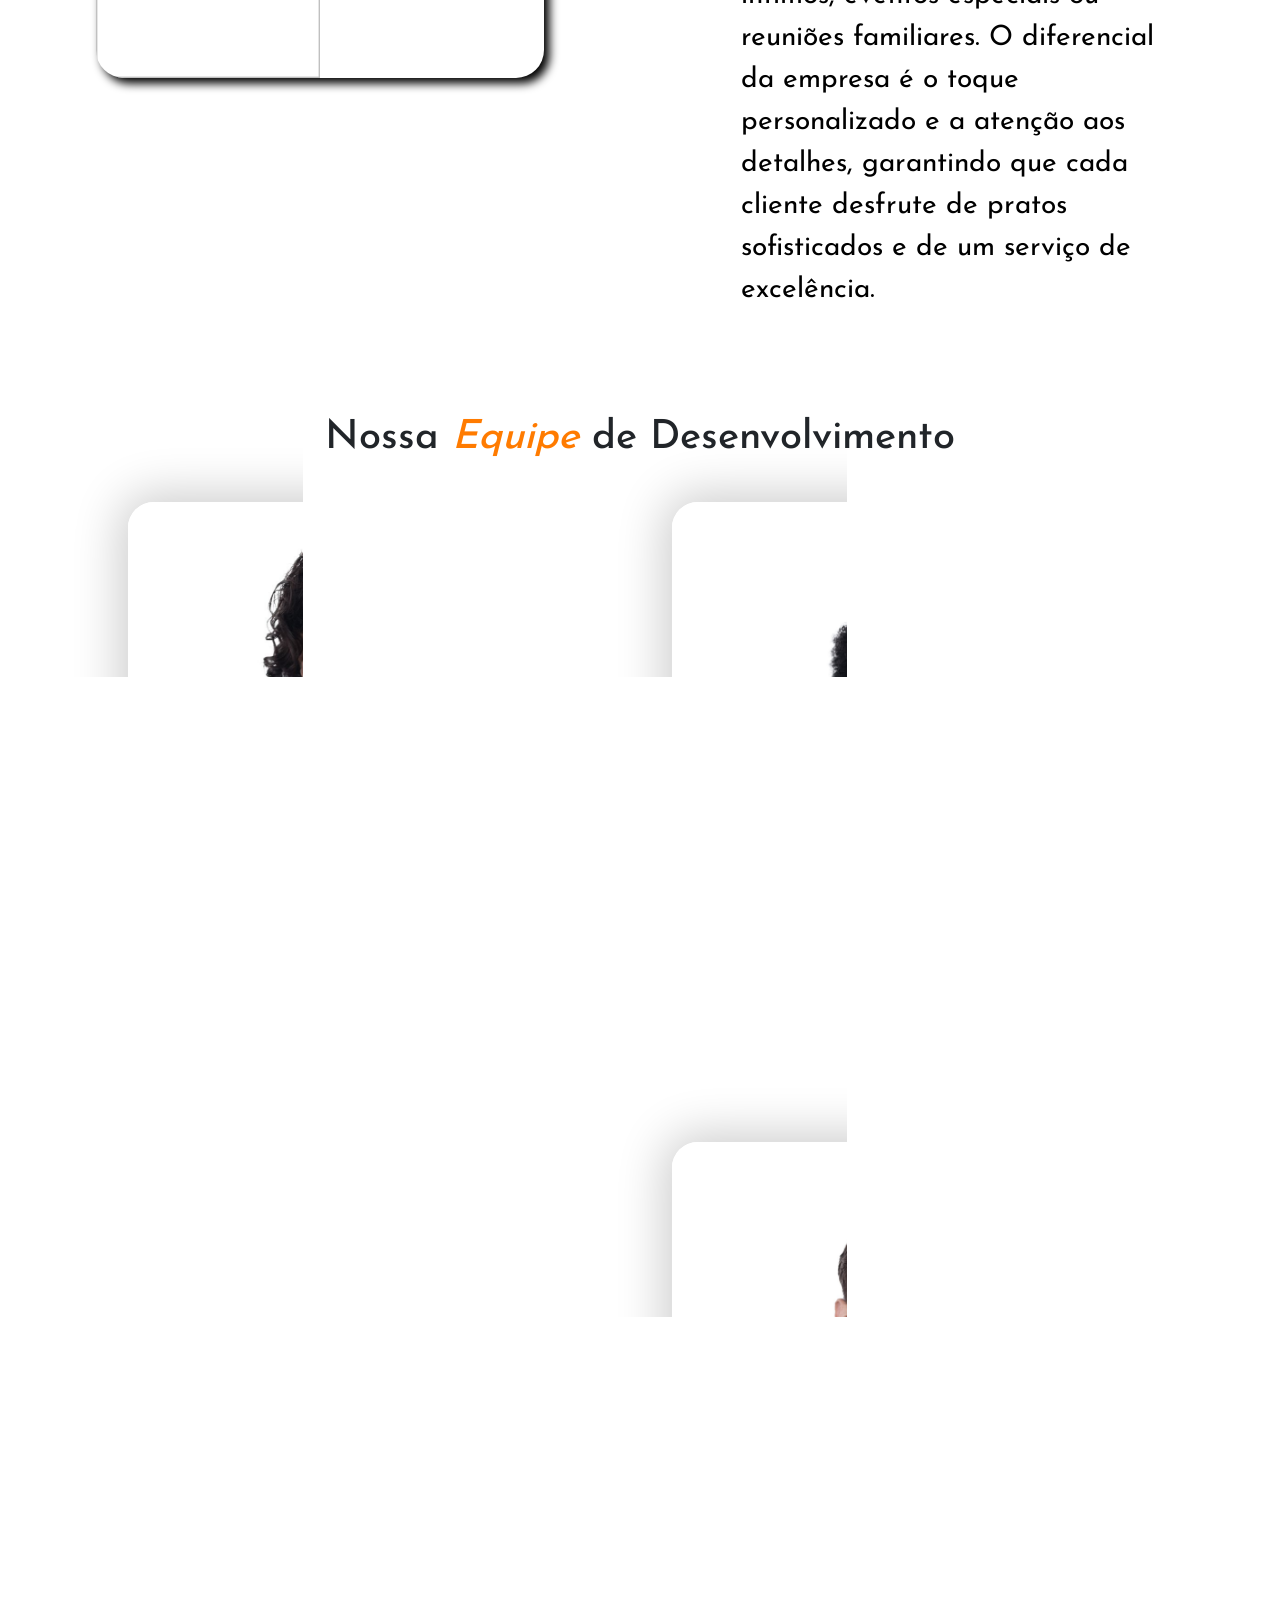
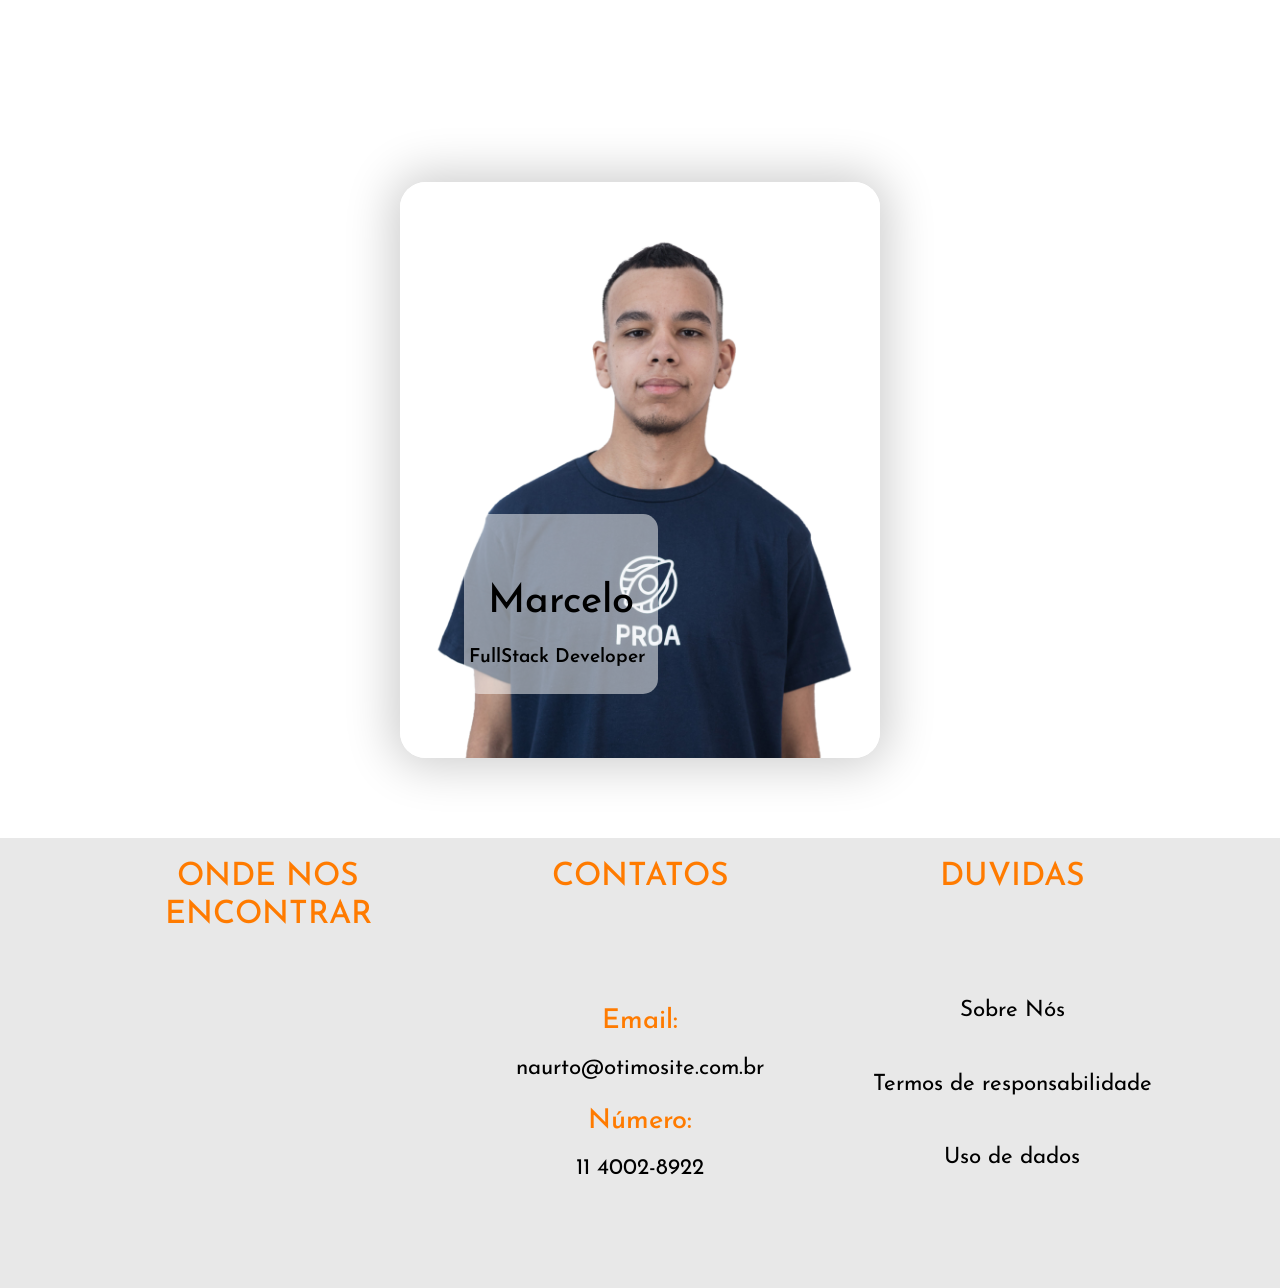
==== commit 56d0d653: "alteração do footer" ====
--- a/index.html
+++ b/index.html
@@ -329,7 +329,7 @@
         </div>
 
         <div class="footerE">
-          <h2>Duvidas</h2>
+          <h2>DUVIDAS</h2>
             <div class="conta">
             <a href="#container4">Sobre Nós</a>
             <a href="#">Termos de responsabilidade</a>
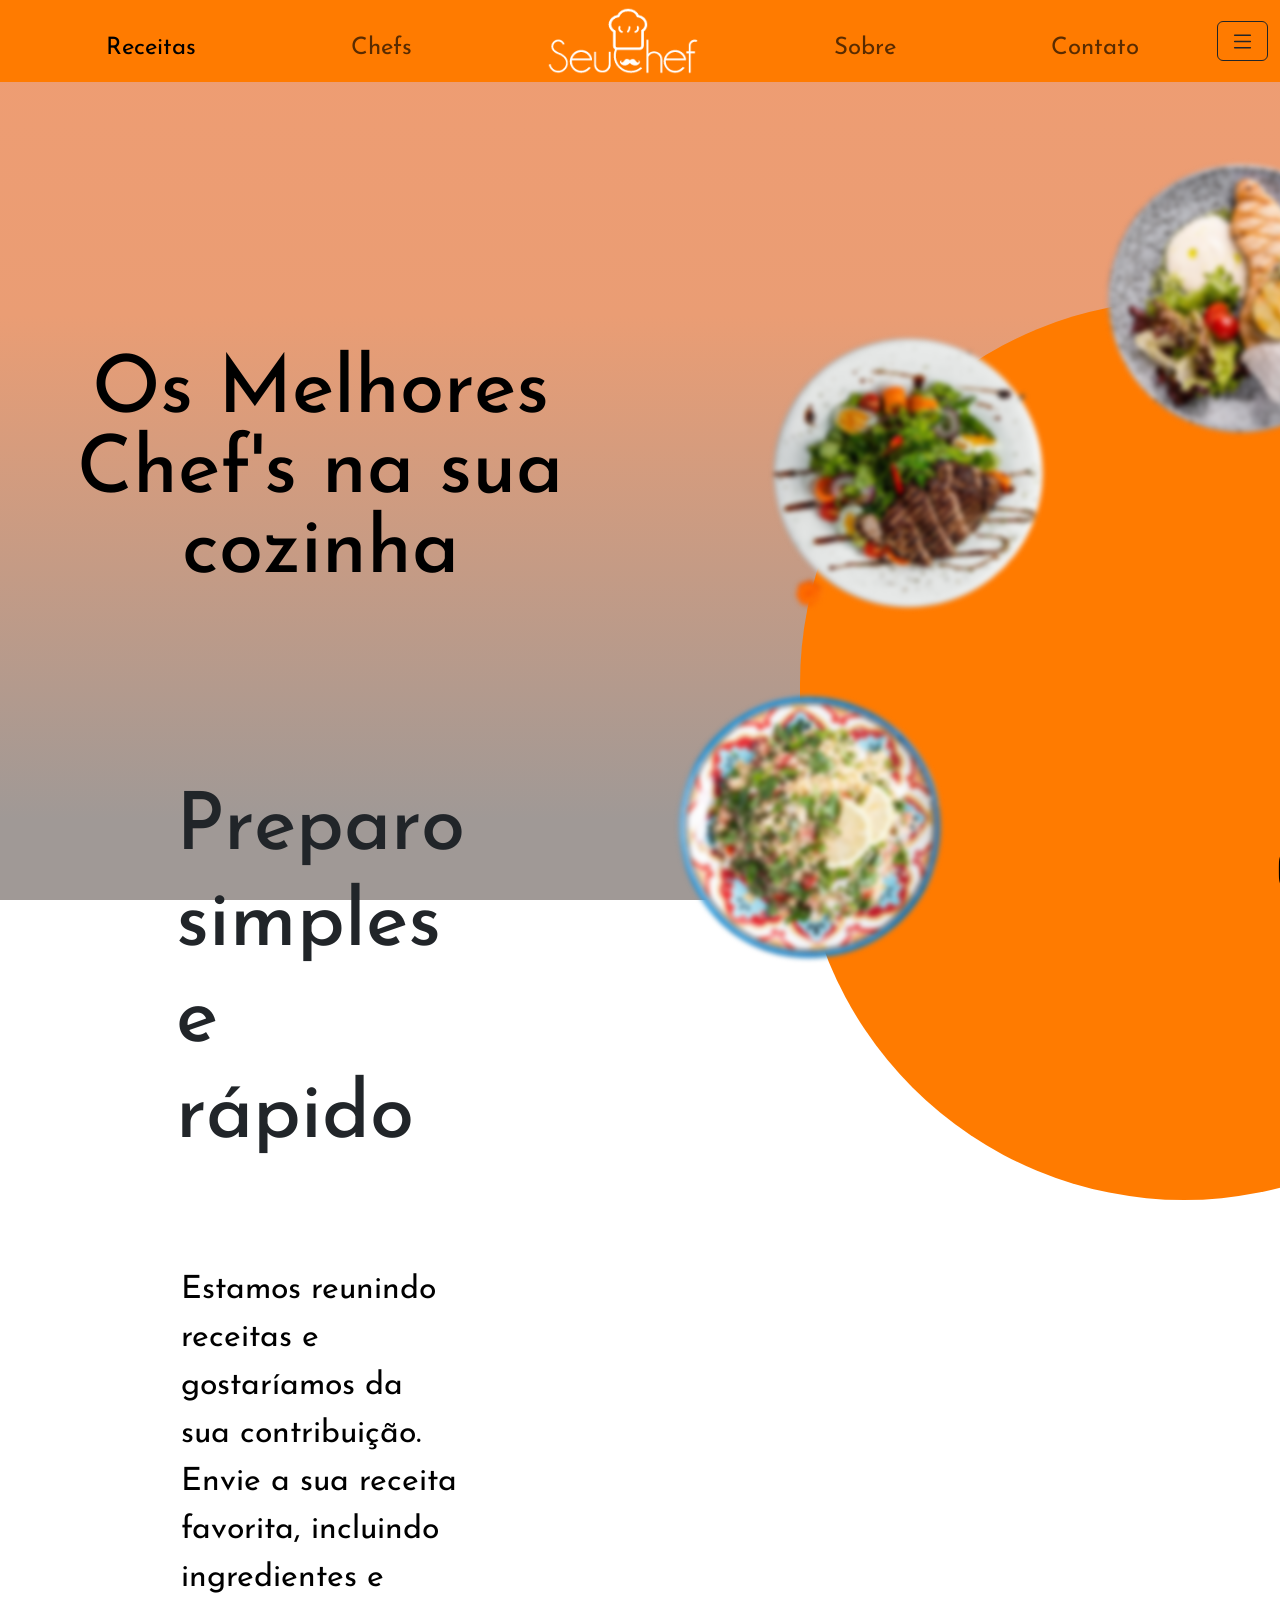
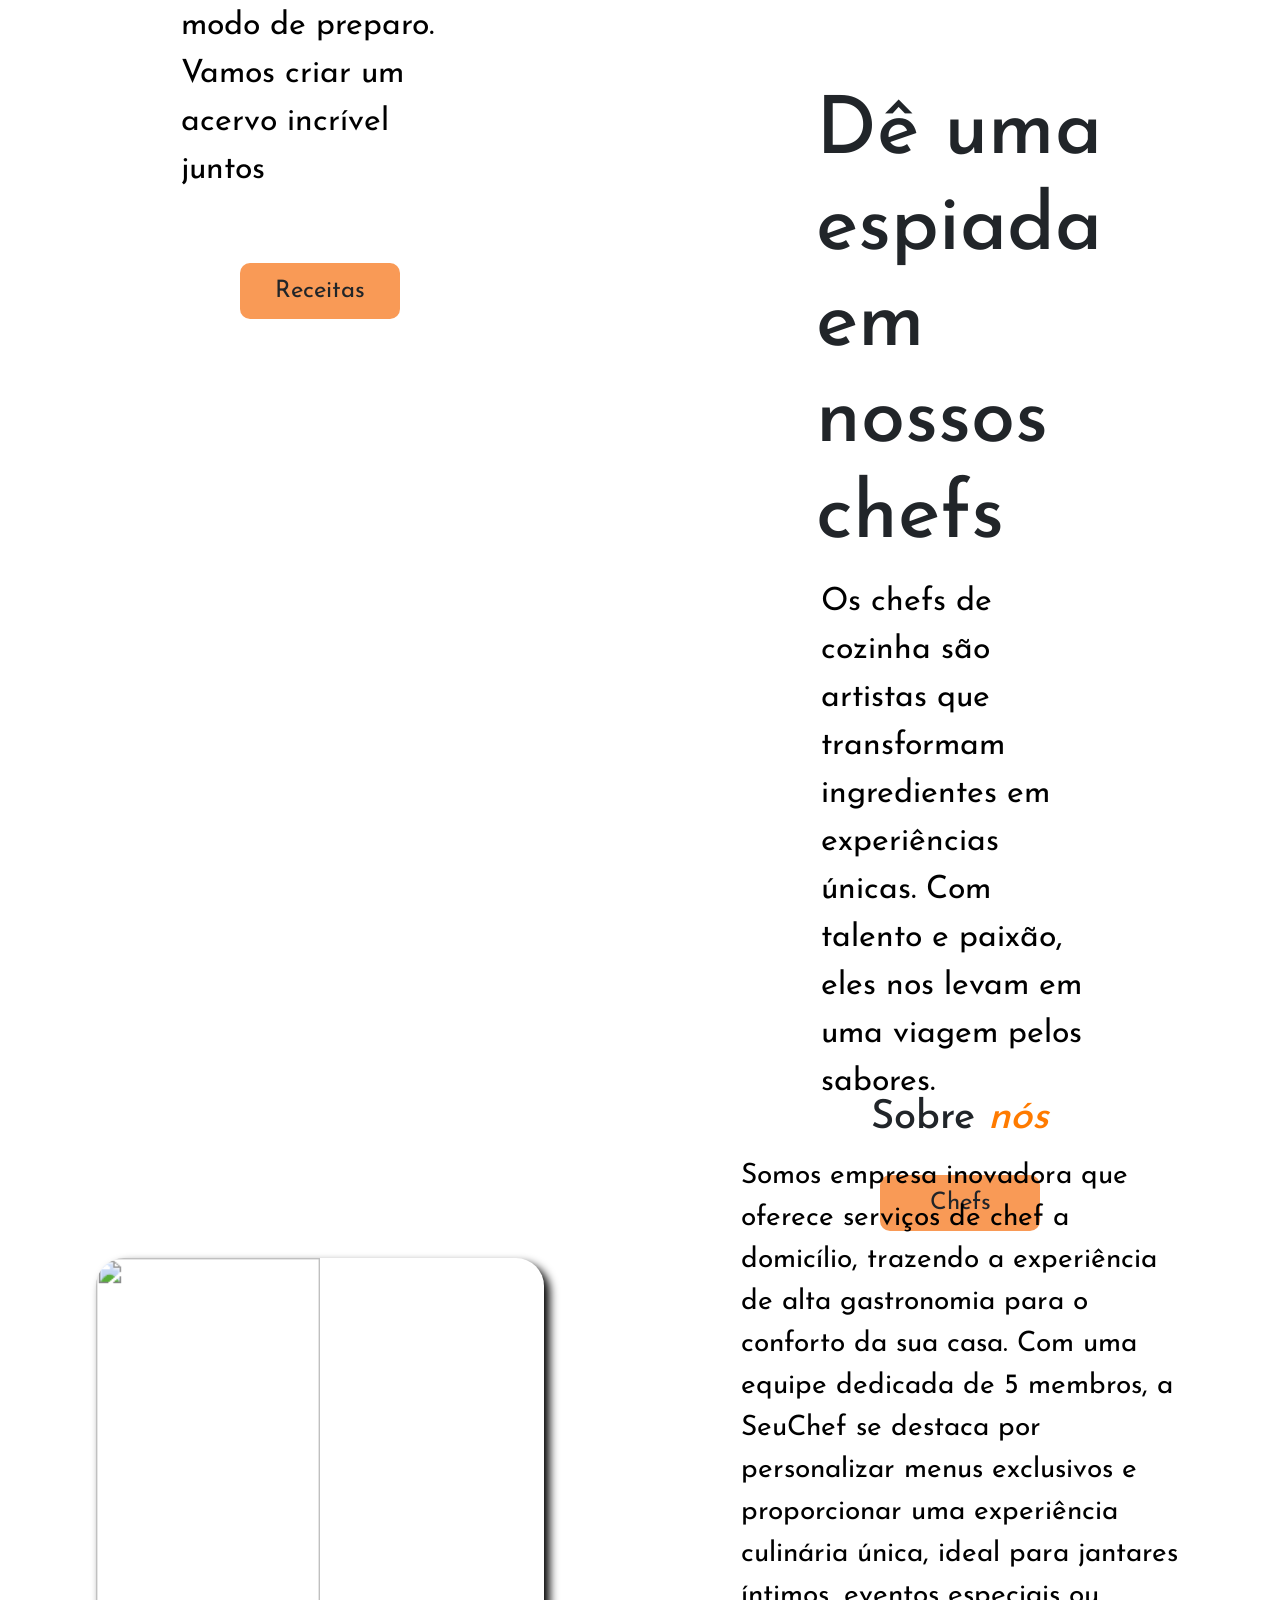
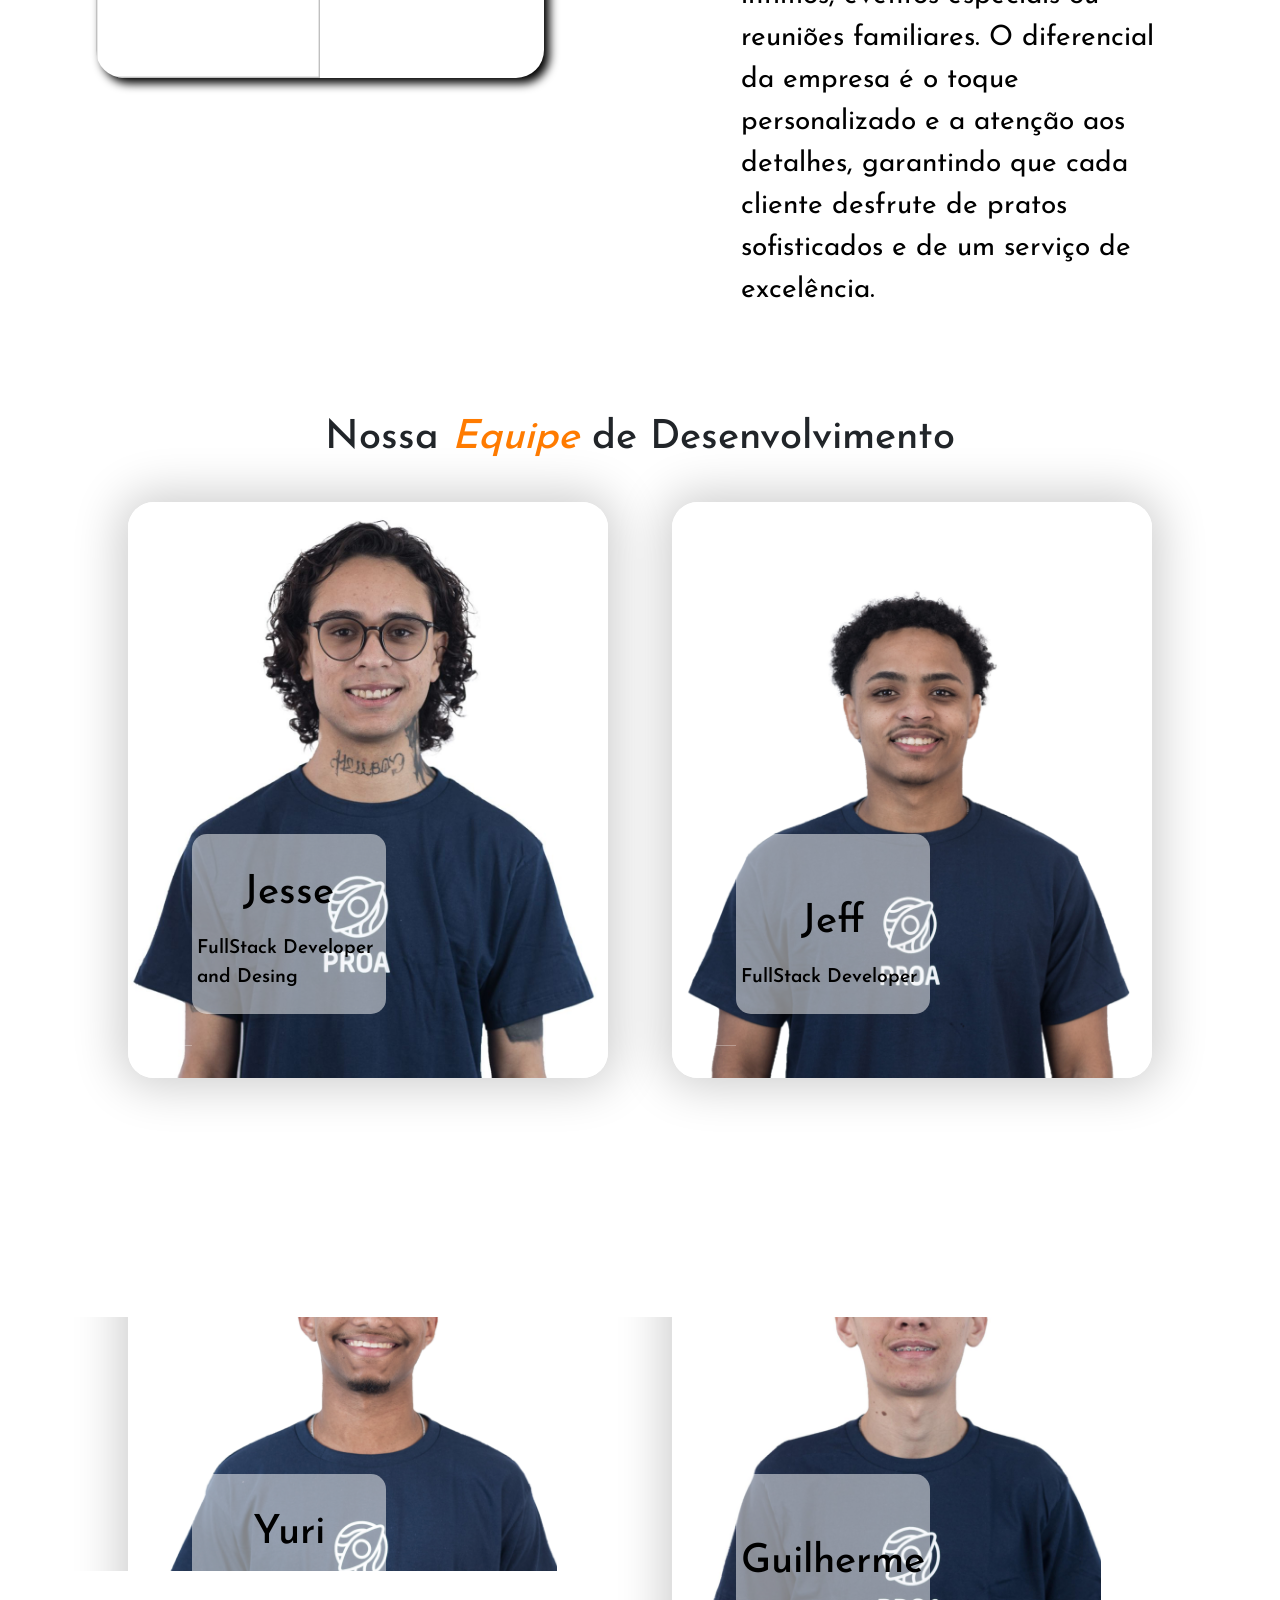
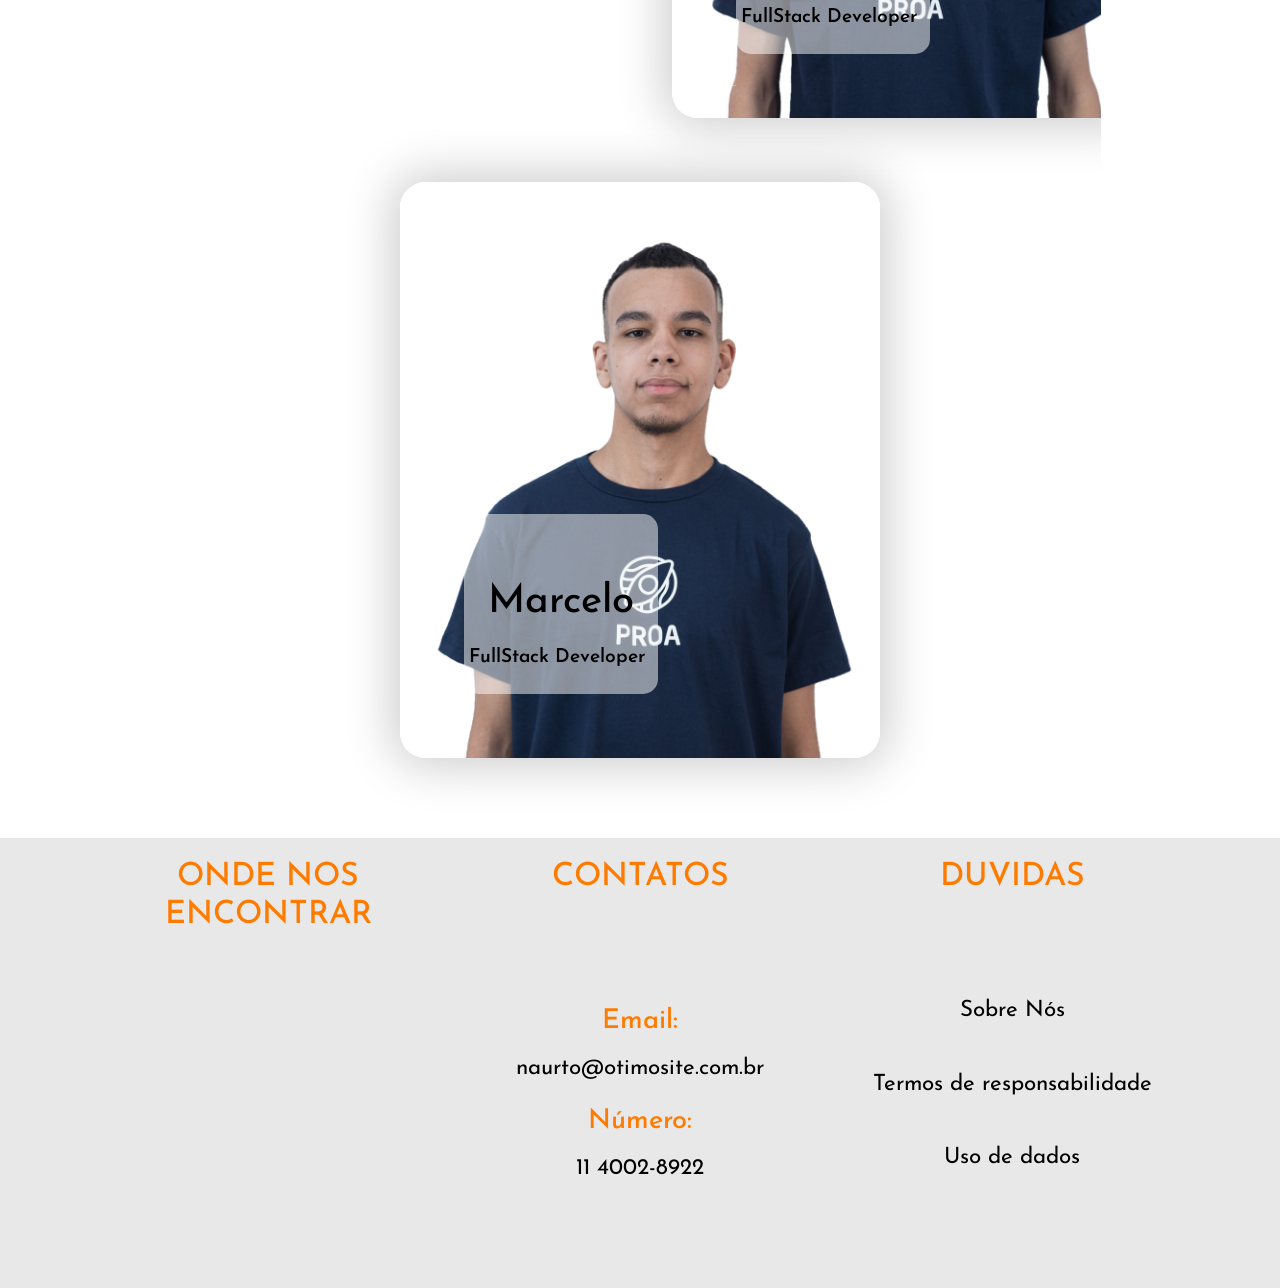
==== commit 95baf652: "adição de tudo restante" ====
--- a/index.html
+++ b/index.html
@@ -113,9 +113,9 @@
       </div>
       <div class="offcanvas-body">
         <ul class="list-group list-group-flush">
-          <li class="list-group-item fs-4"><a href="">Cadastro</a></li>
-          <li class="list-group-item fs-4"><a href="">Receitas</a></li>
-          <li class="list-group-item fs-4"><a href="">Chefs</a></li>
+          <li class="list-group-item fs-4"><a href="./indexo.html#containerC">Cadastro</a></li>
+          <li class="list-group-item fs-4"><a href="./indexo.html">Receitas</a></li>
+          <li class="list-group-item fs-4"><a href="./indexo.html#corpo">Chefs</a></li>
           <li class="list-group-item fs-4">
             <a href="#container6">Contato</a>
           </li>
@@ -189,7 +189,7 @@
           </p>
         </div>
         <div class="div-button-right mt-5">
-          <a href="./card.html#main" class="btn btn-receitas">Receitas</a>
+          <a href="./indexo.html" class="btn btn-receitas">Receitas</a>
         </div>
       </div>
 
@@ -222,7 +222,7 @@
           </p>
         </div>
         <div class="div-button-right mt-5">
-          <a class="btn btn-chefs">Chefs</a>
+          <a href="./indexo.html#corpo" class="btn btn-chefs">Chefs</a>
         </div>
       </div>
     </div>
@@ -339,6 +339,7 @@
       </footer>
     </div>
 
+    
     <script src="./js/card.js"></script>
     <script
       src="https://cdn.jsdelivr.net/npm/@popperjs/core@2.11.8/dist/umd/popper.min.js"
--- a/assets/style.css
+++ b/assets/style.css
@@ -35,16 +35,17 @@
 }
 
 
-  .logo-img {
-    width: 175px !important;
-    height: 70px;
+.logo-img {
+    /* width: 175; */
+    height: 50px;
     padding: 2px;
     flex-shrink: 0;
-  }
-
-  .logo-img:hover{
+}
+
+.logo-img:hover {
     scale: 1.5 !important;
-  }
+}
+
 
   .container1 {
     position: relative;
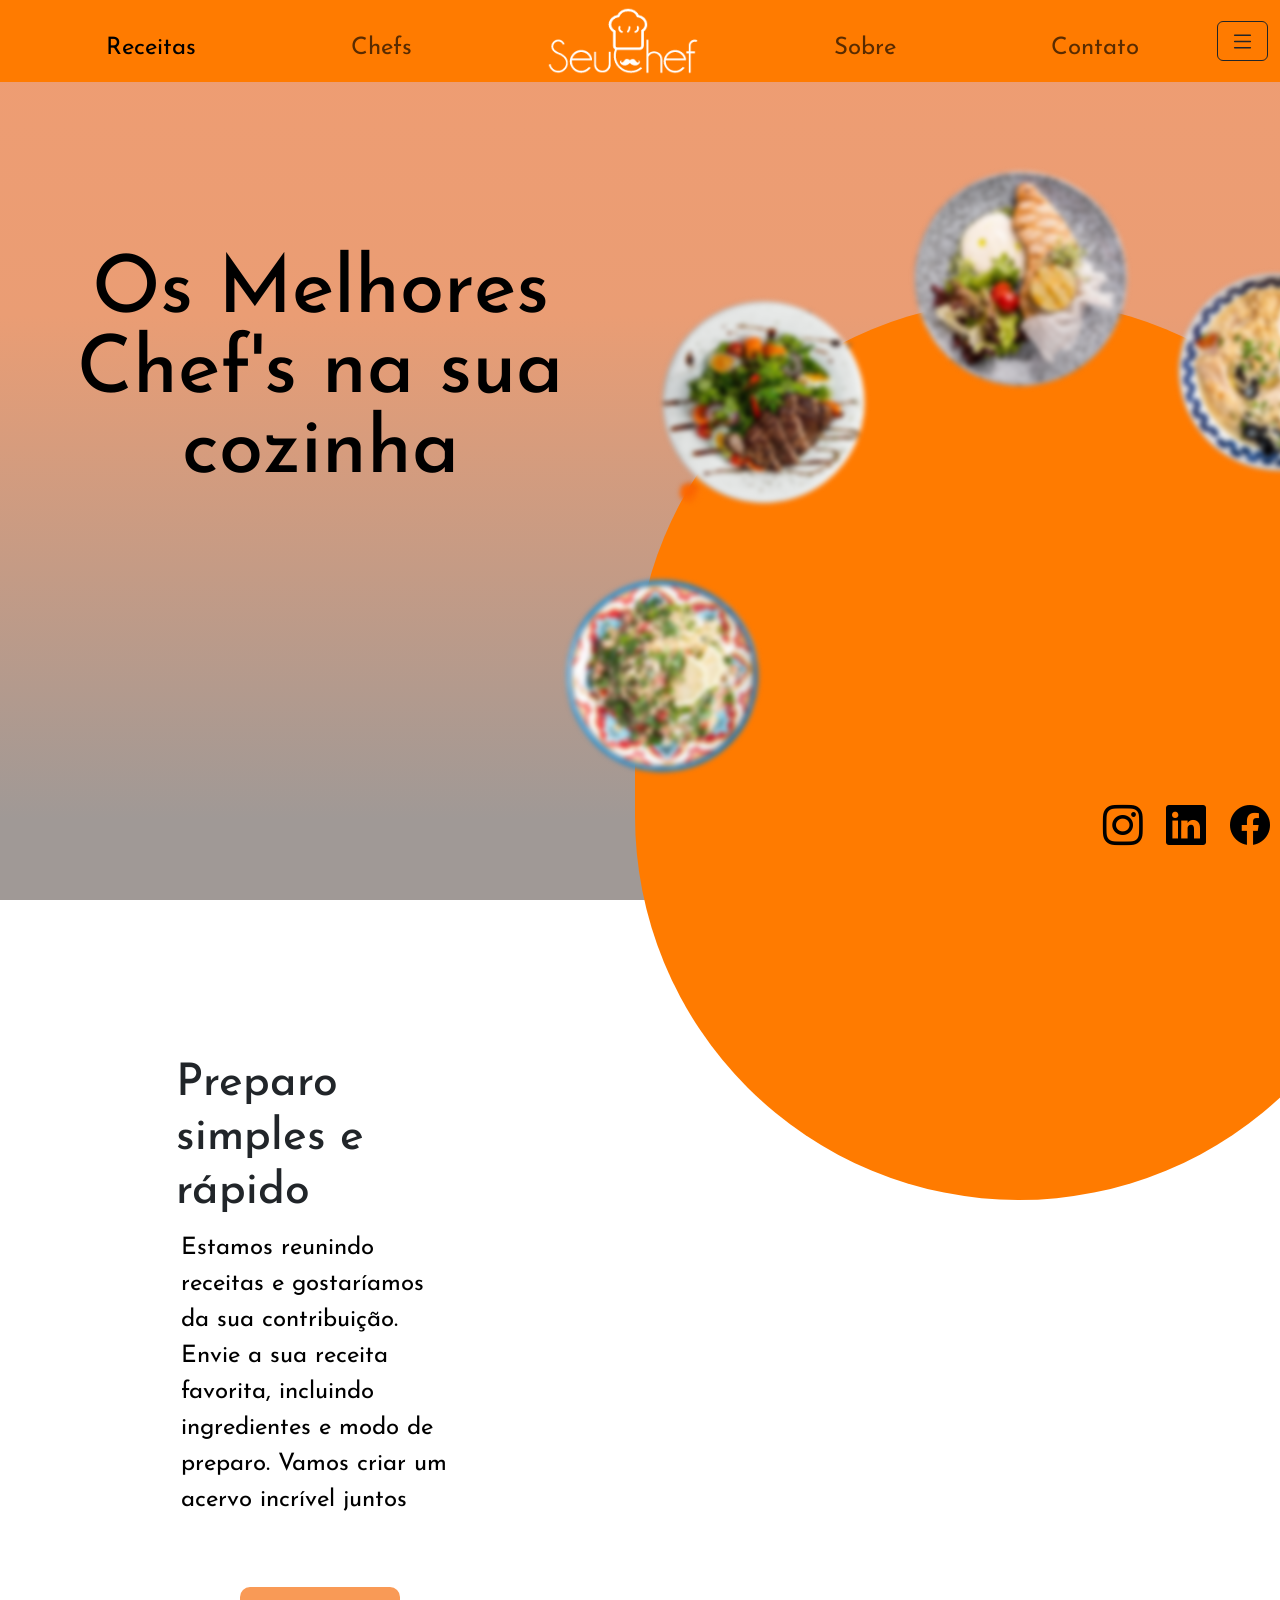
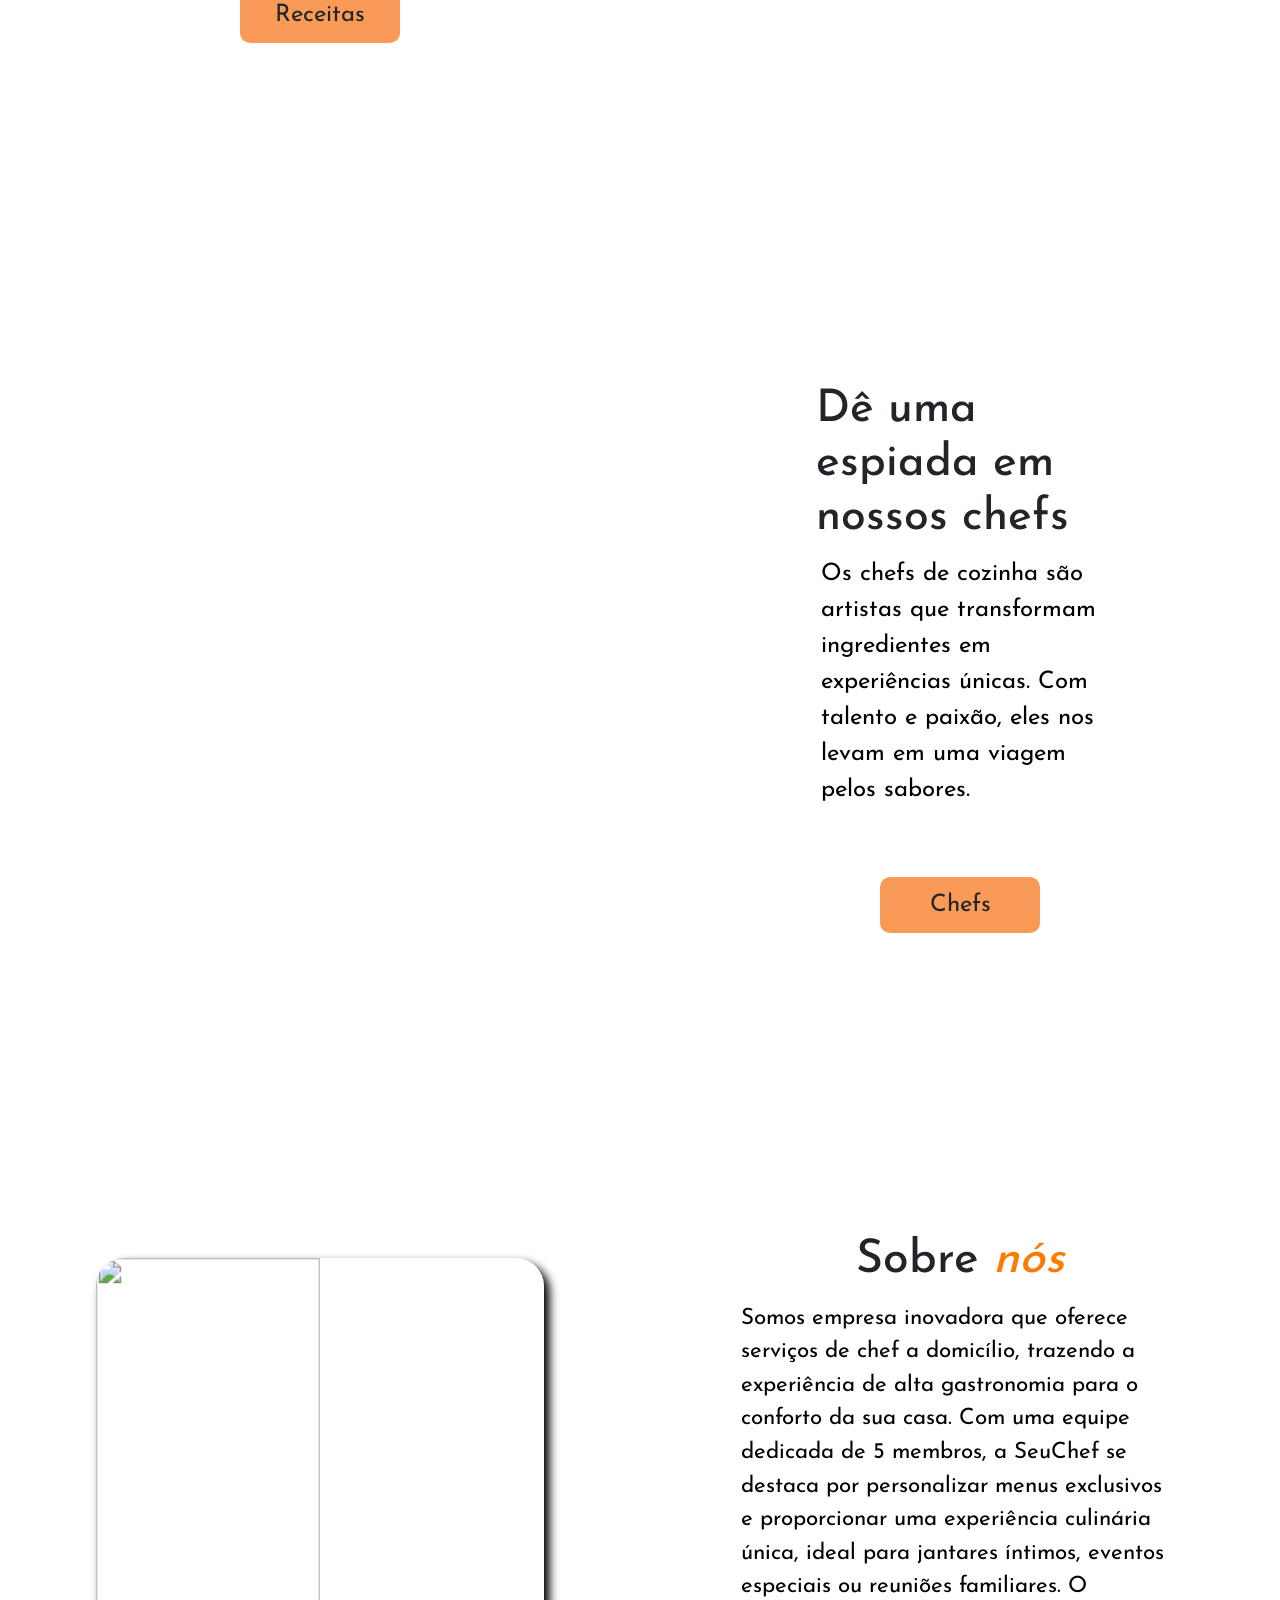
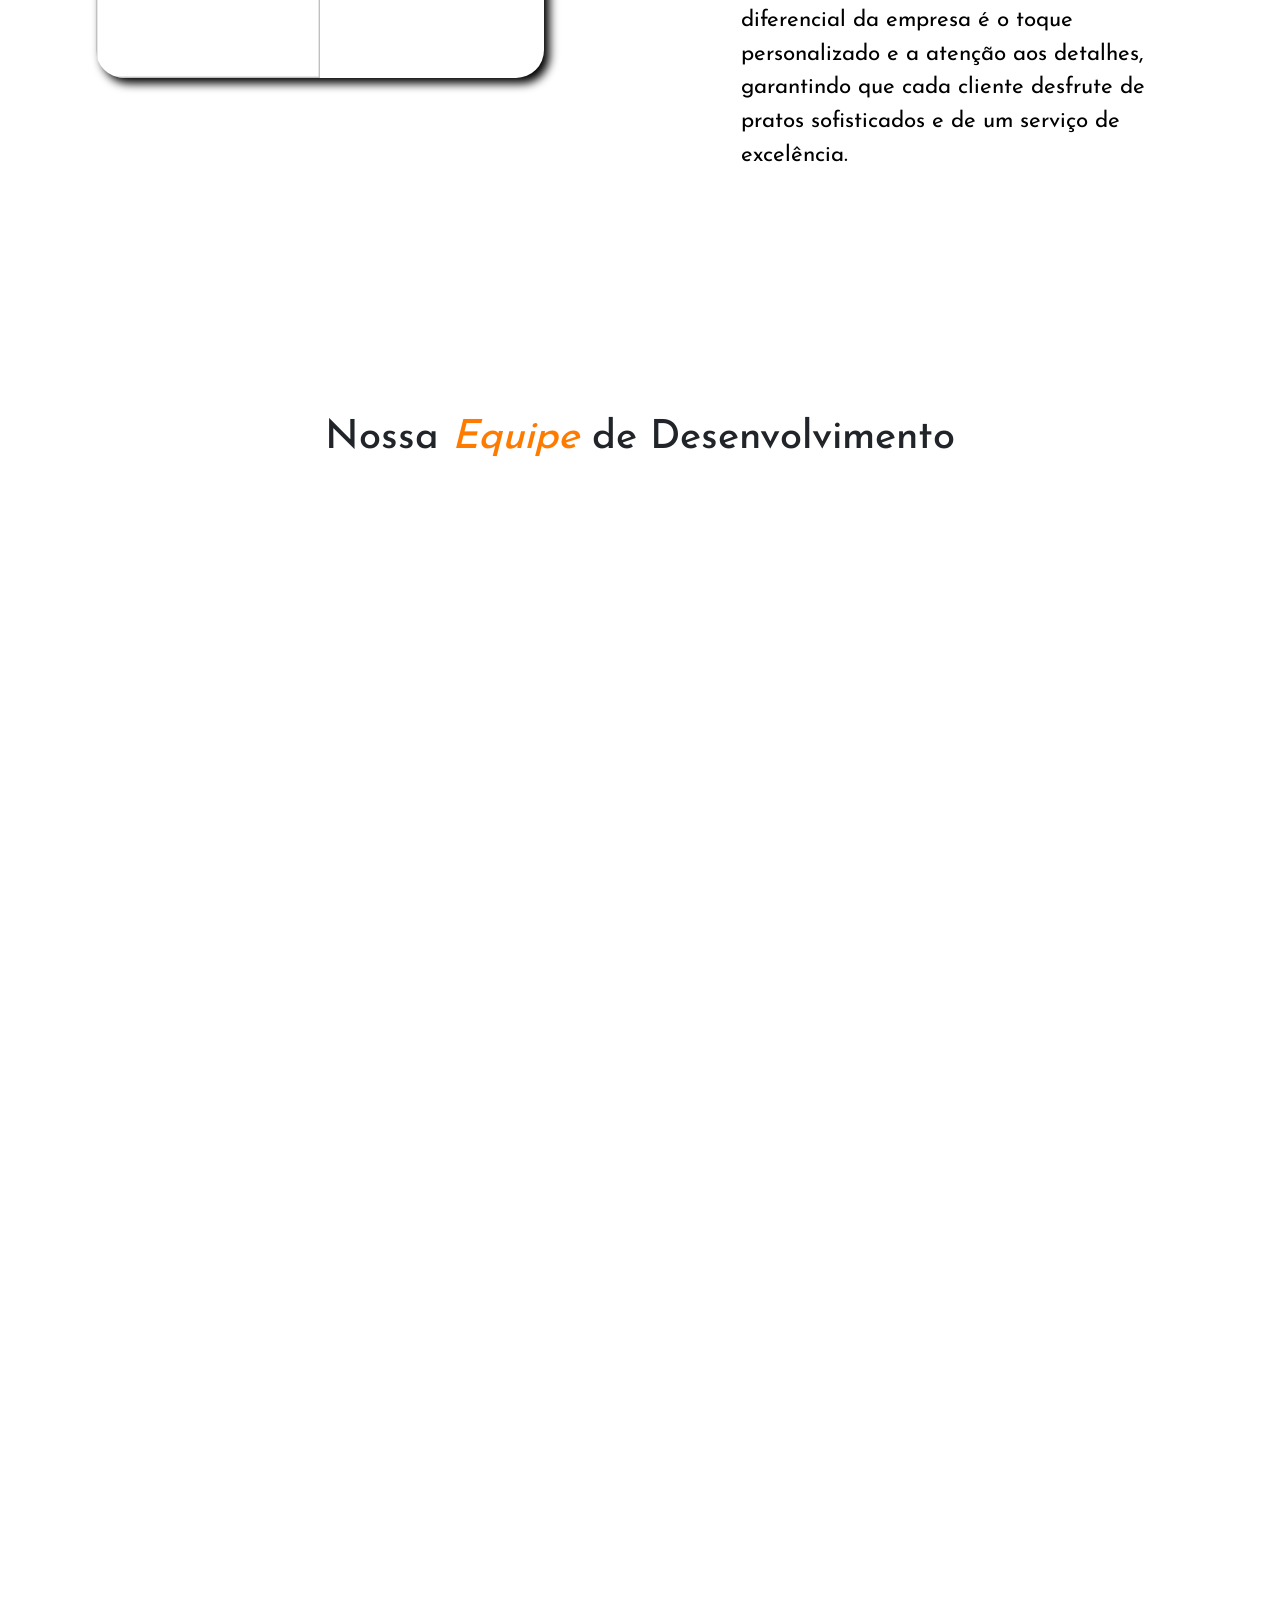
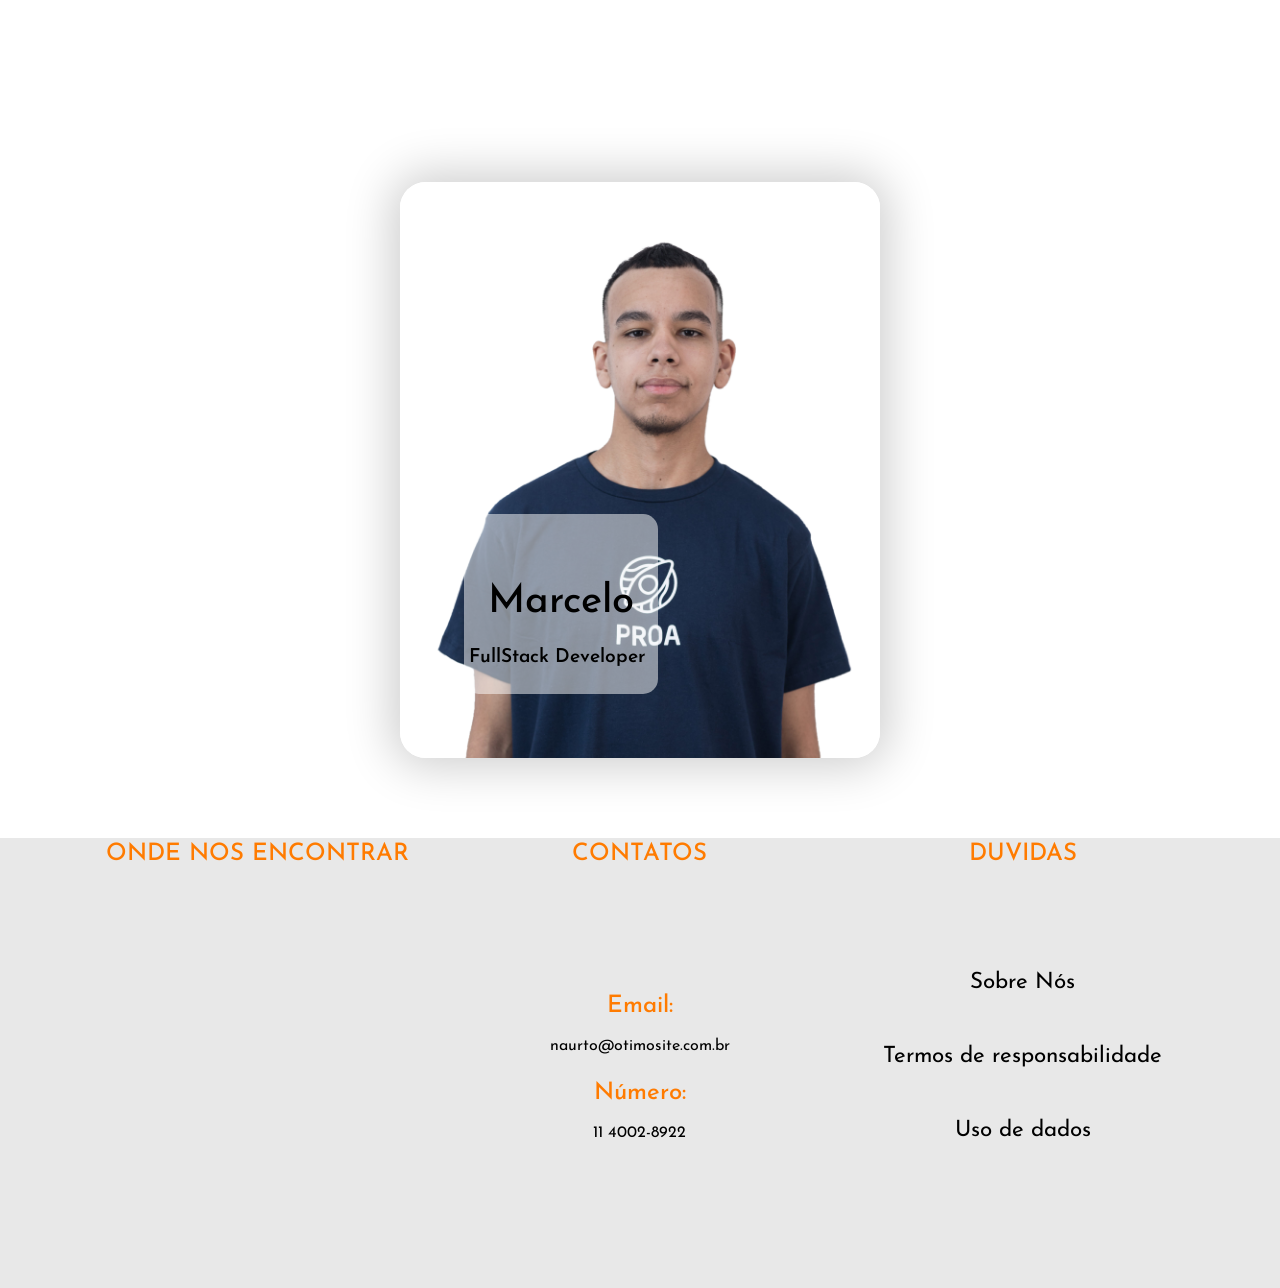
==== commit 847a7b4f: "Adição do media querys" ====
--- a/index.html
+++ b/index.html
@@ -55,7 +55,7 @@
             </li>
             <li class="nav-item">
               <a class="nav-link" href="#">
-                <img class="logo-img" src="./assets/imgs/logo.png" alt="" />
+                <img class="logo-img" width="" src="./assets/imgs/logo.png" alt="" />
               </a>
             </li>
             <li class="nav-item d-flex align-items-end">
@@ -303,7 +303,7 @@
       </div>
     </div>
 
-    <div class="container6 m-0 p-0" id="container6">
+    <div class="container6 mb-0 pb-0" id="container6">
       <footer>
         <div class="footerD">
           <h2>ONDE NOS ENCONTRAR</h2>
--- a/assets/style.css
+++ b/assets/style.css
@@ -551,8 +551,8 @@
   .container6{
     position: relative;
     width: 100%;
-    height: auto;
-    min-height: 40vh;
+    height: 50vh;
+    /* min-height: 40vh; */
   }
 
 
@@ -634,4 +634,156 @@
 .container_texto p{
   font-size: 1.4rem;
   color: black;
+}
+
+@media screen and (max-width:1300px) {
+  .bg-rounded-orange{
+    left:635px;
+    top: 300px;
+    width: 60%;
+    height: 1600px;
+    z-index: 0;
+    max-height: 100vh;
+  }
+
+ 
+  .h1-hero-section{
+    width: 50%;
+    height: 500px;
+    display: flex;
+    flex-direction: row;
+    justify-content: space-around;
+    align-items: end;
+}
+
+.plate1 {
+  position: absolute;
+  left: 640px;
+  top: 280px;
+  z-index: 1;
+  width:250px;
+  height:240px;
+}
+
+.plate2 {
+  position: absolute;
+  left: 900px;
+  top: 160px;
+  z-index: 1;
+  width: 240px;
+  height: 240px;
+}
+
+.plate3 {
+  position: absolute;
+  left: 530px;
+  top: 550px;
+  z-index: 1;
+  width: 250px;
+  height: 250px;
+}
+
+.plate4 {
+  /* display: none; */
+  position: absolute;
+  left: 1130px;
+  top: 220px;
+  z-index: 1;
+  width: 290px;
+  height: 290px;
+}
+
+.plate5 {
+  display: none;
+  position: absolute;
+  left: 1390px;
+  top: 220px;
+  z-index: 1;
+  width: 320px;
+  height: 320px;
+}
+
+.icons{
+  width: 85%;
+  height:65vh;
+  display: flex;
+  flex-direction: row;
+  align-items: end;
+  justify-content: end;
+  padding: 10px;
+}
+
+.right-side{
+  width: 50%;
+  height: 400px !important;
+  display: flex;
+  flex-direction: column;
+  justify-content: center;
+  align-items: center;
+  /* min-height: 100vh; */
+}
+
+
+.information h1{
+ font-size: 2.8rem !important;
+ margin-bottom: 1px !important;
+ padding-bottom: 5px !important;
+}
+
+.information p{
+  font-size: 1.5rem !important;
+}
+
+.interprise-description{
+  width: 50%;
+  height: 90vh;
+  display: flex;
+  flex-direction: column;
+  align-items: center;
+  justify-content: center;
+}
+
+.interprise-description h1{
+  font-size: 2.9rem !important;
+}
+
+.interprise-description p{
+  font-size: 1.4rem !important;
+}
+
+.container6{
+  position: relative;
+  width: 100%;
+  height: 50vh;
+  /* min-height: 40vh; */
+}
+
+
+footer{
+  position: relative;
+  font-family: "Josefin Sans", system-ui;
+  width: 100%;
+  height: 50vh;
+  padding: 2px;
+  background-color: #e8e8e8;
+  display: flex;
+  justify-content: center;
+}
+
+iframe{
+  width: 300px;
+  height: 300px;
+}
+
+footer h2 , h3 {
+  font-size: 1.5rem !important;
+  justify-content: center !important;
+}
+
+footer p {
+  font-size: 1rem !important;
+  justify-content: space-around !important;
+}
+
+
 }
